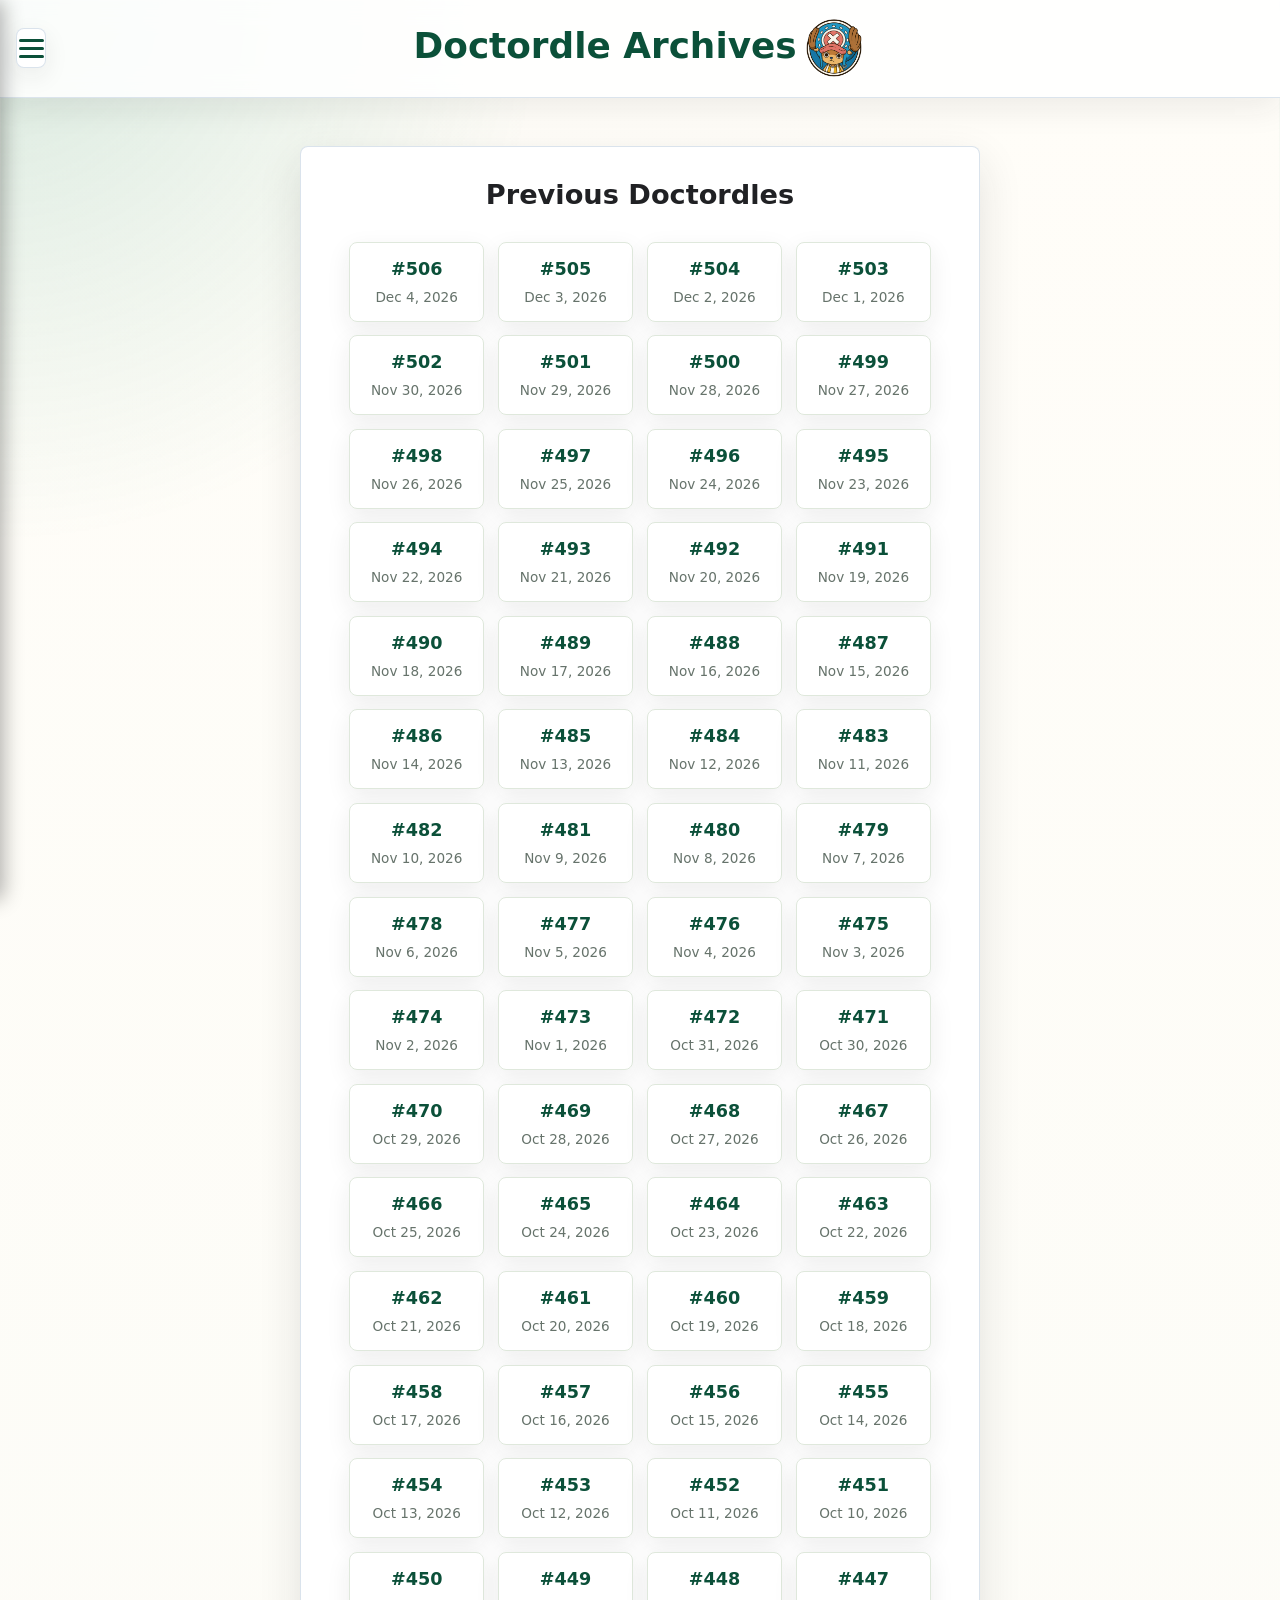
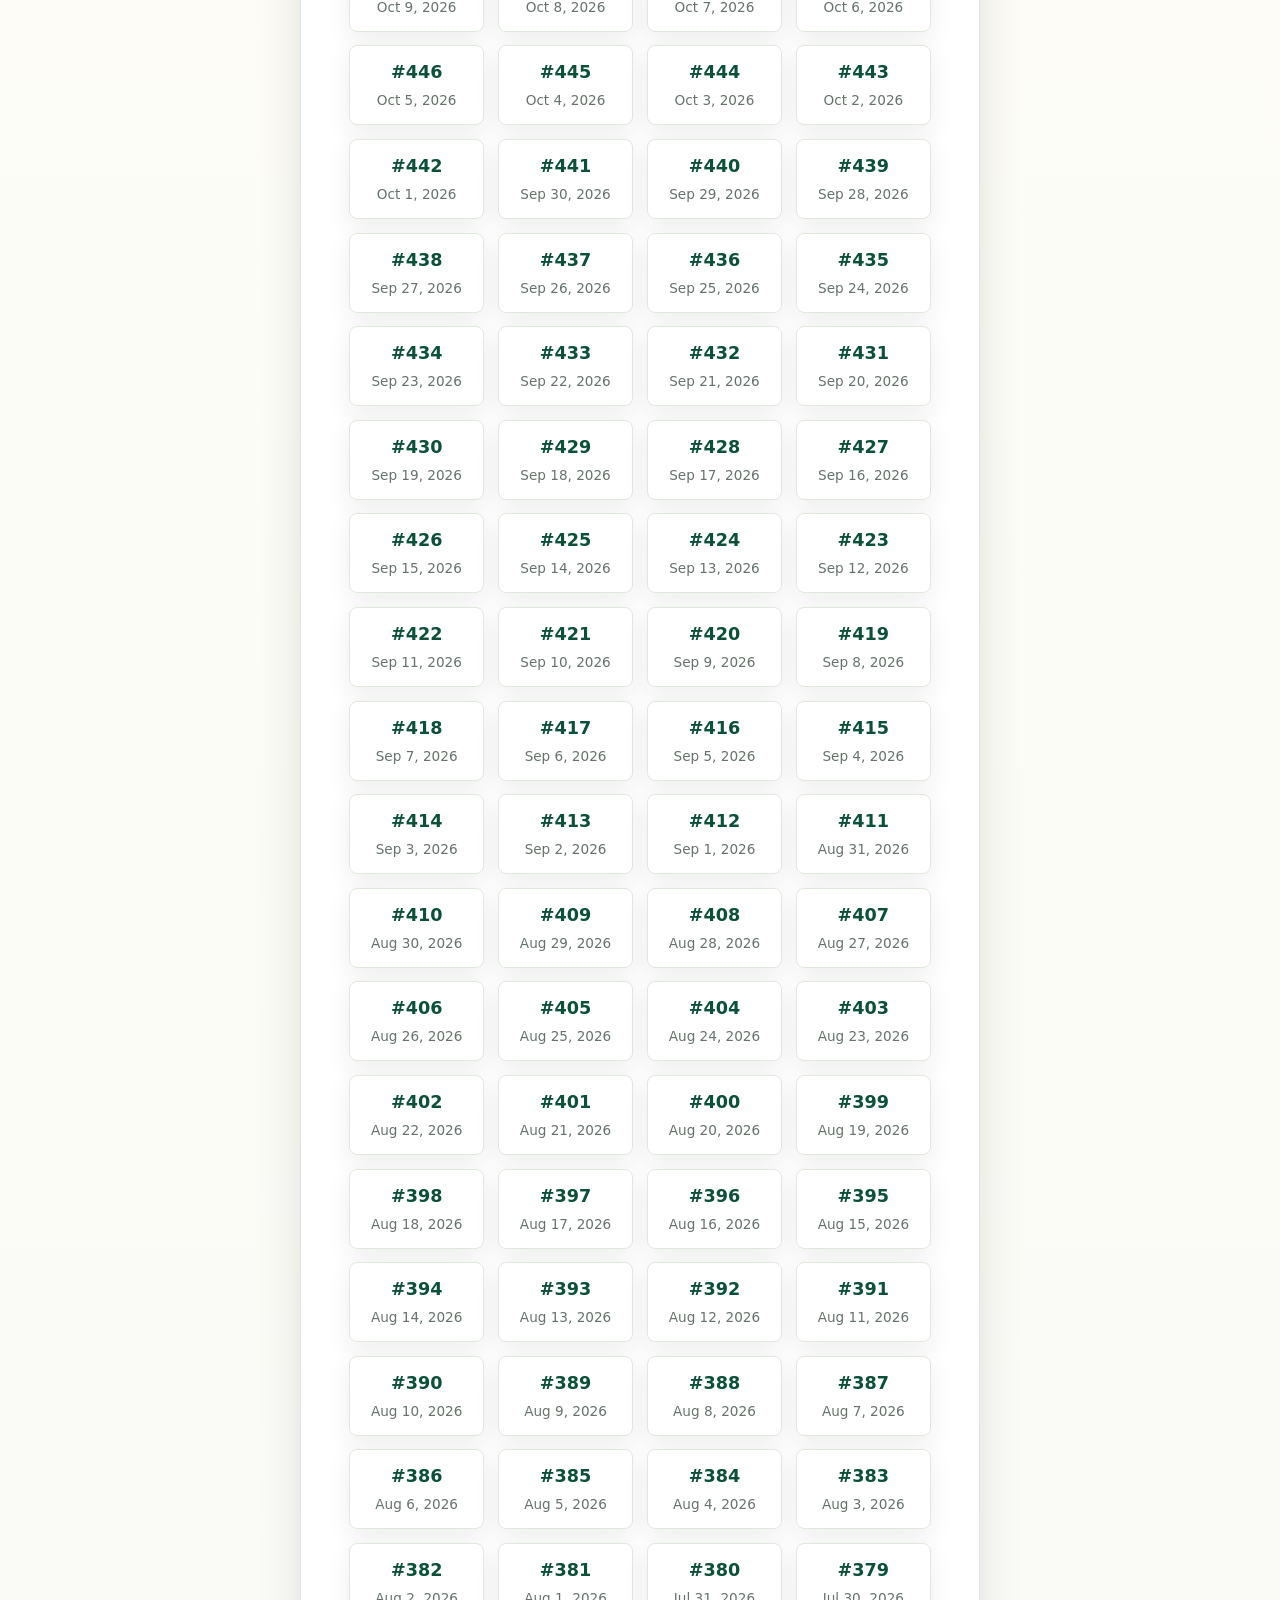
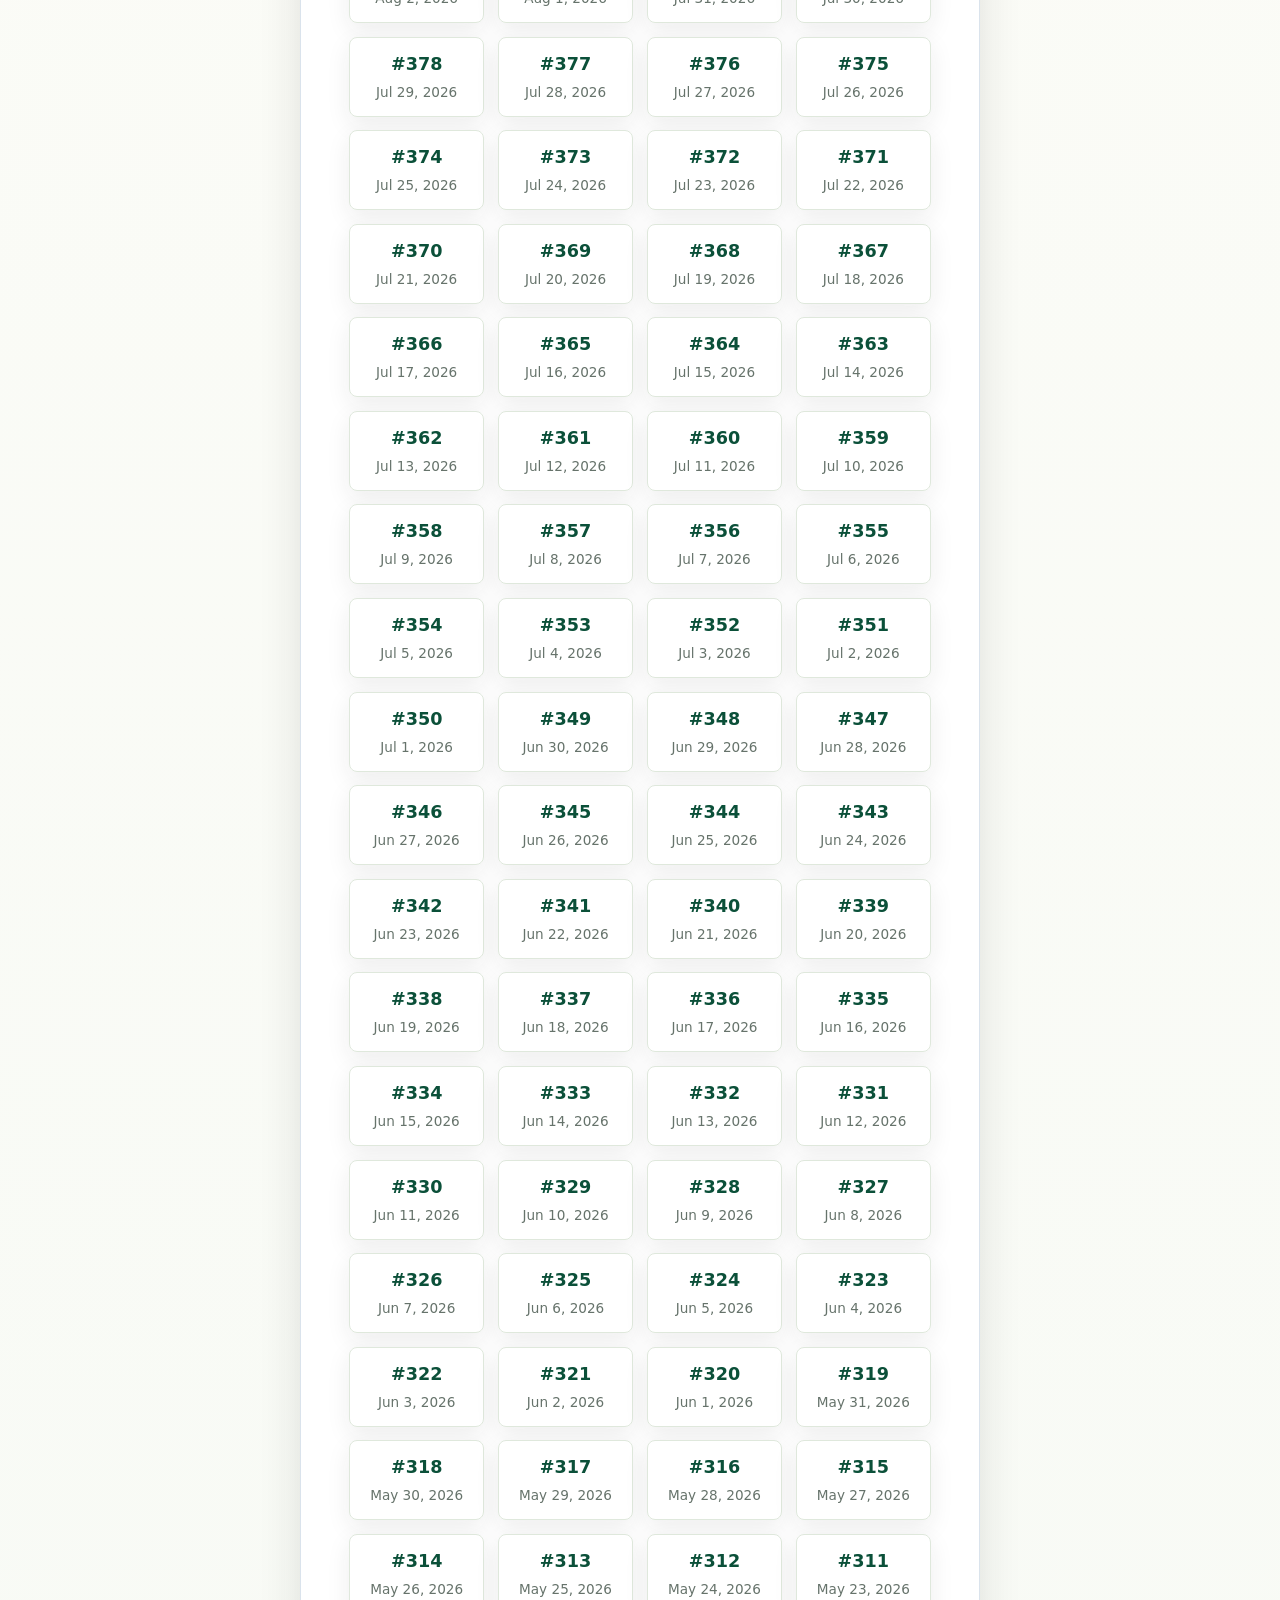
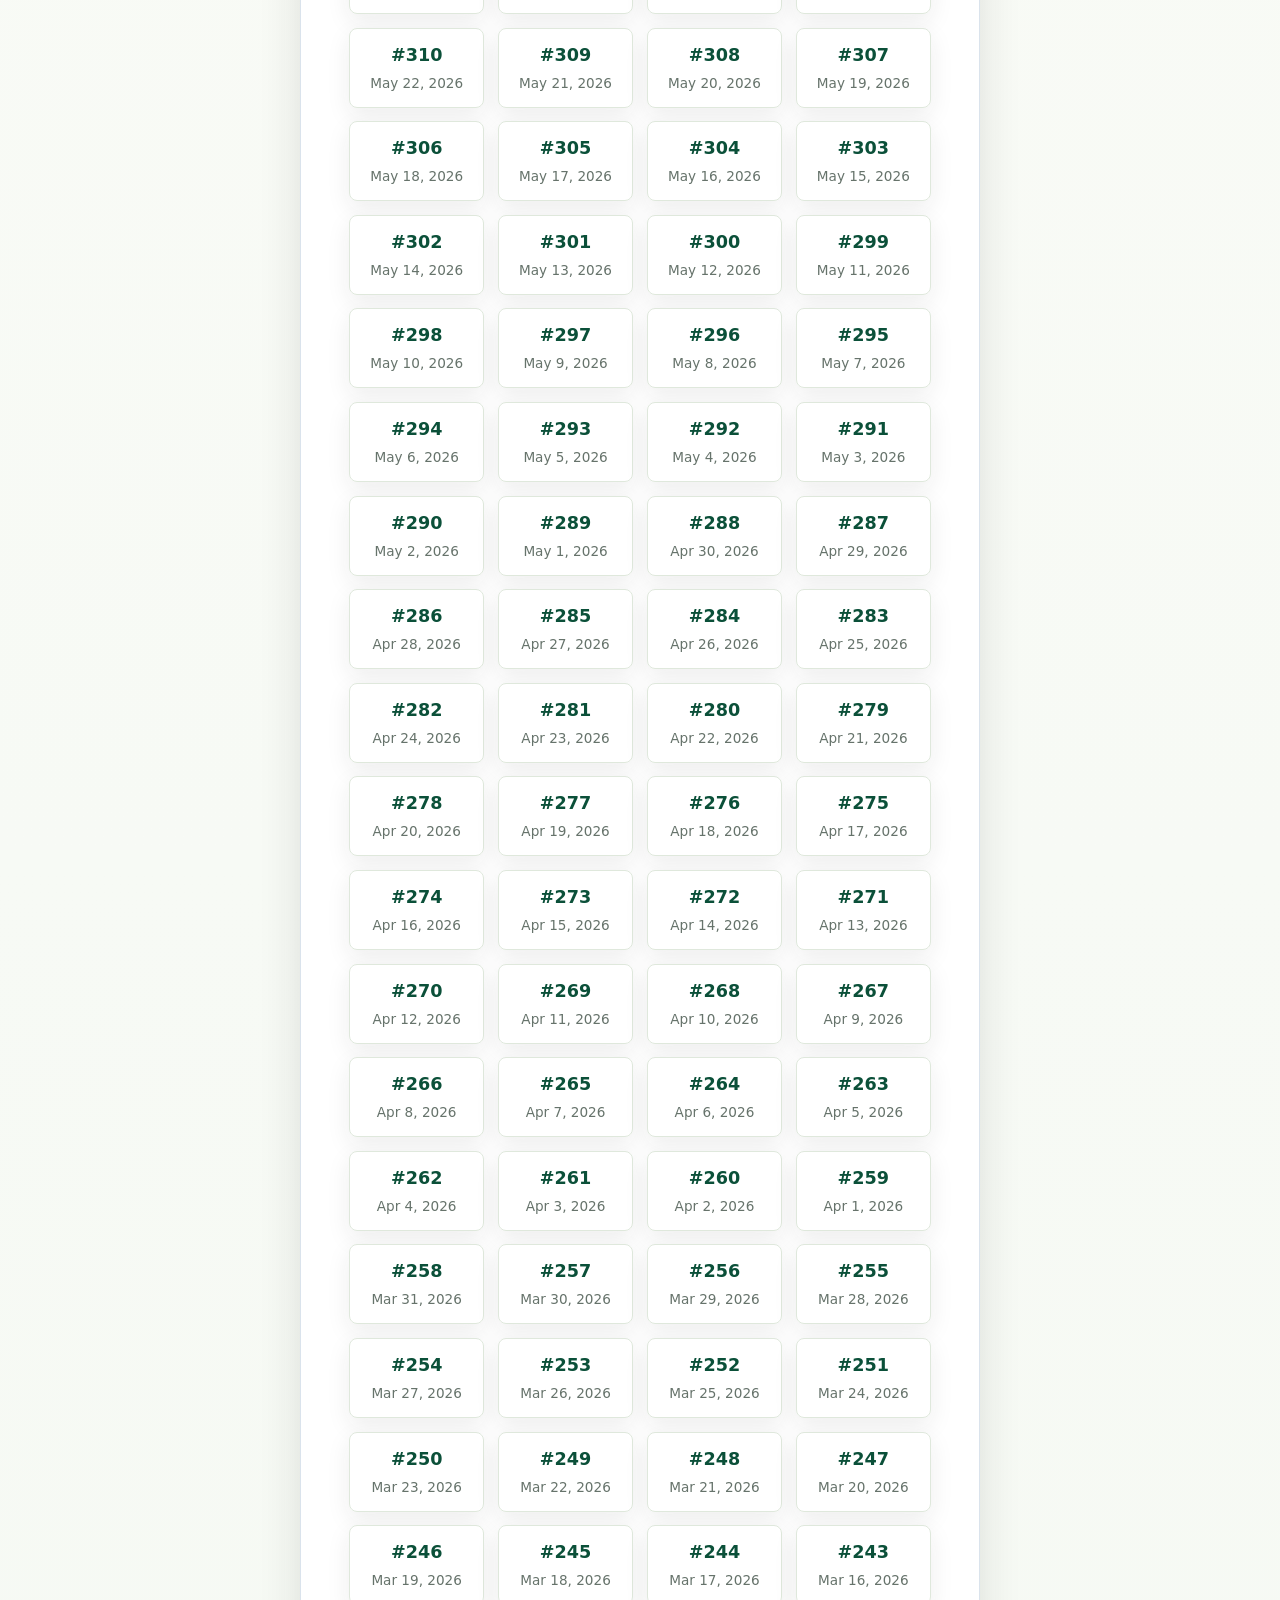
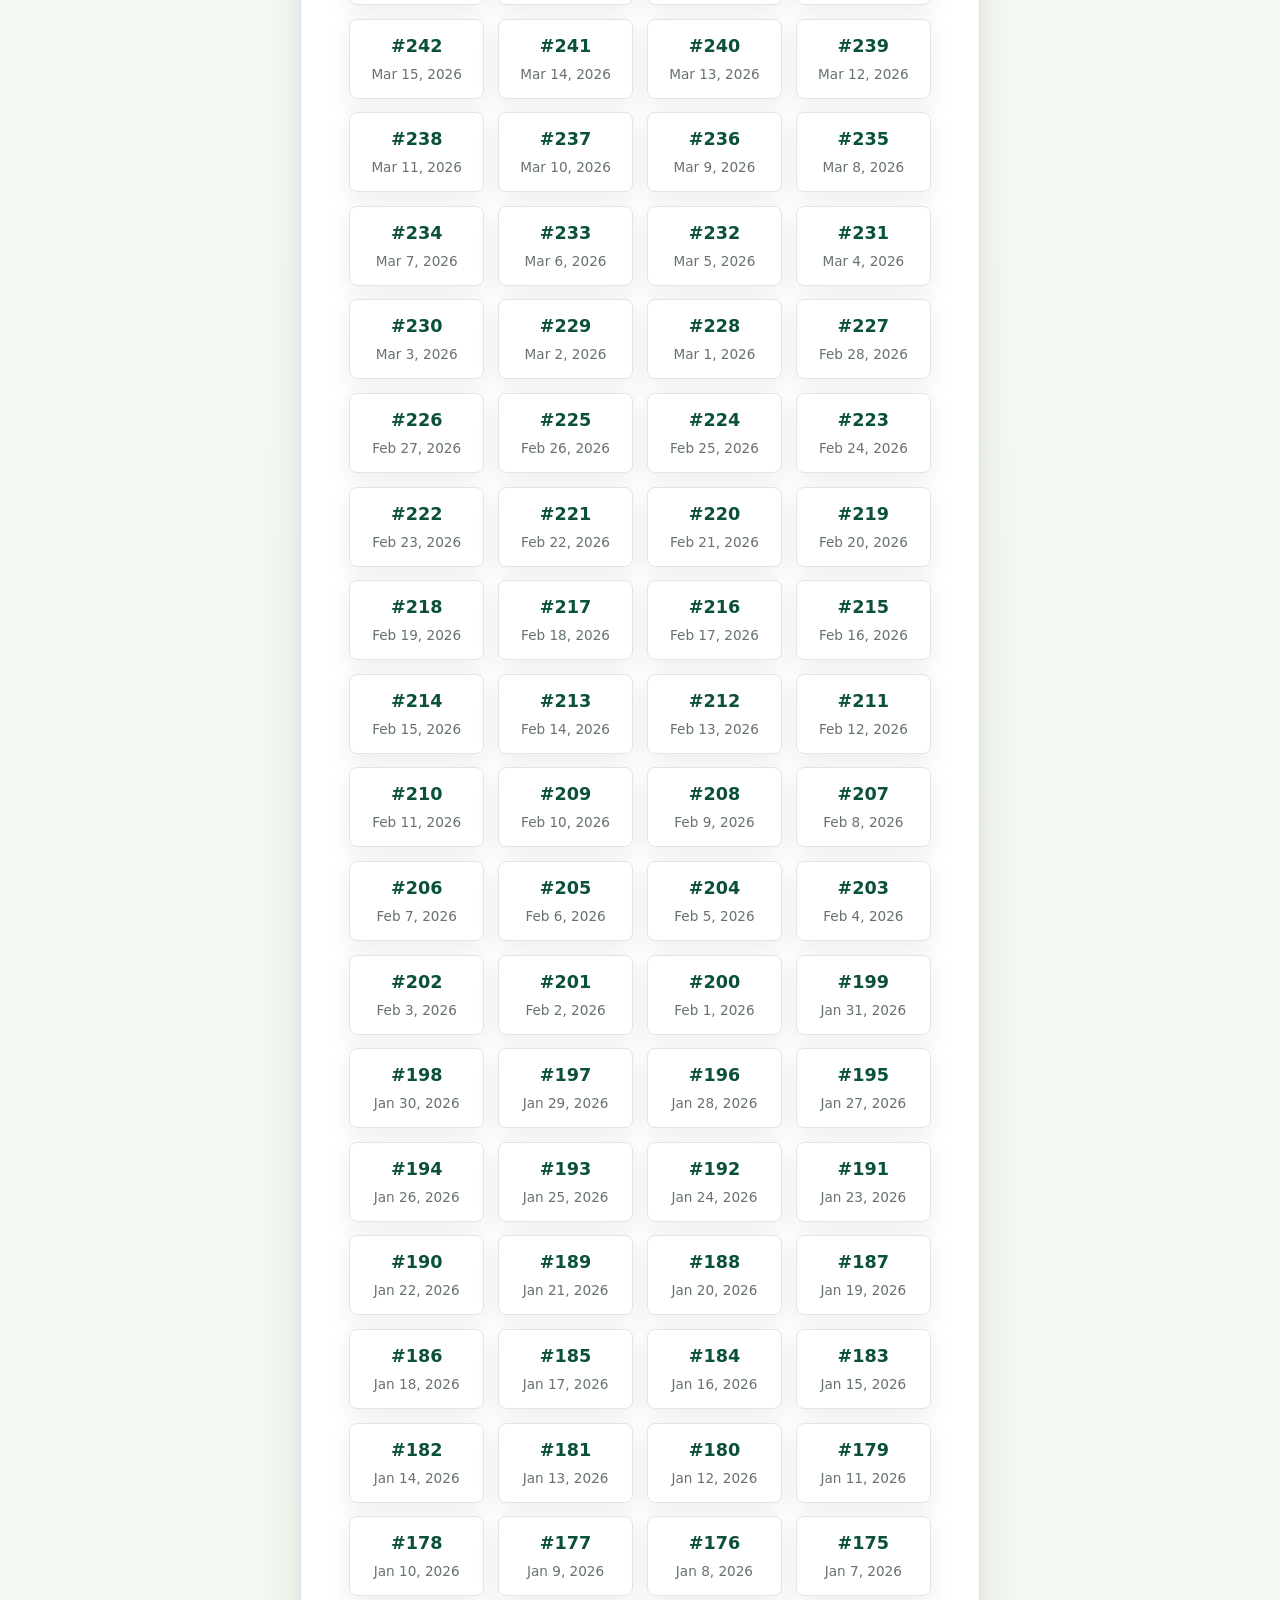
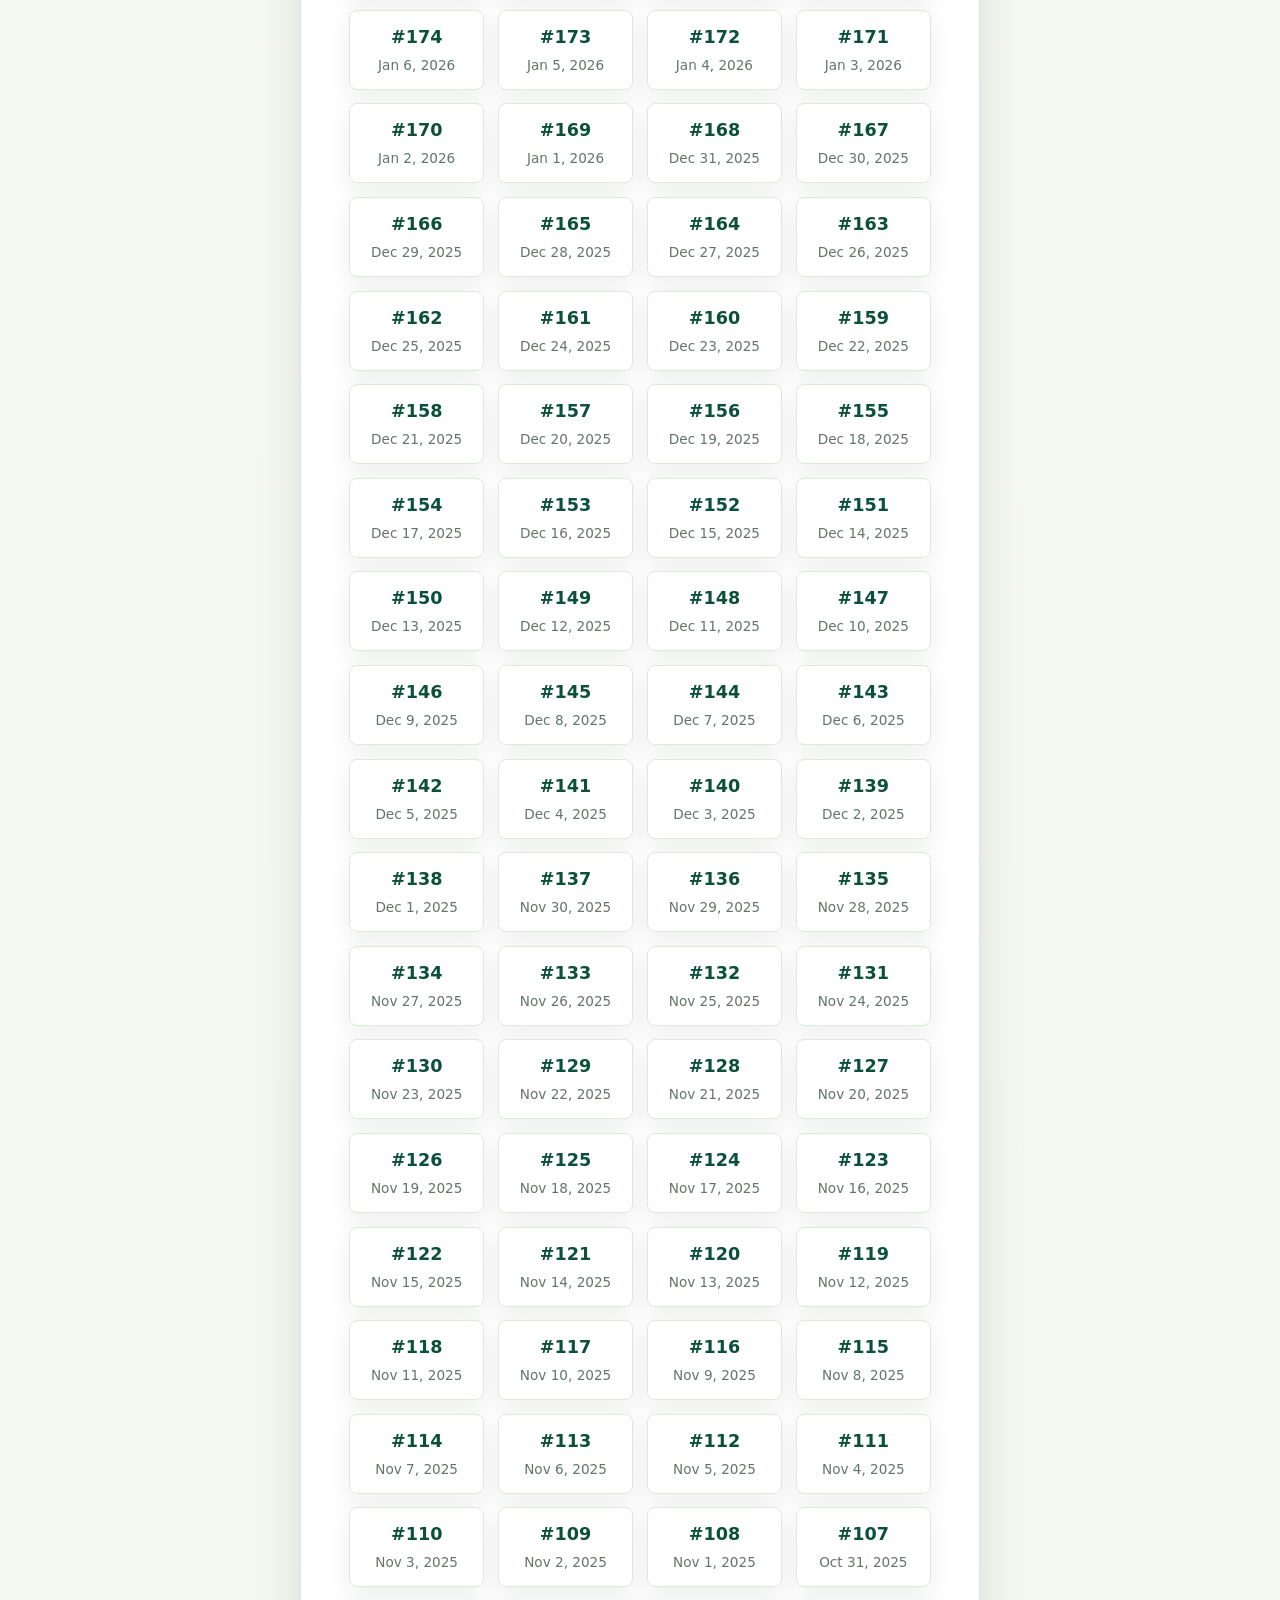
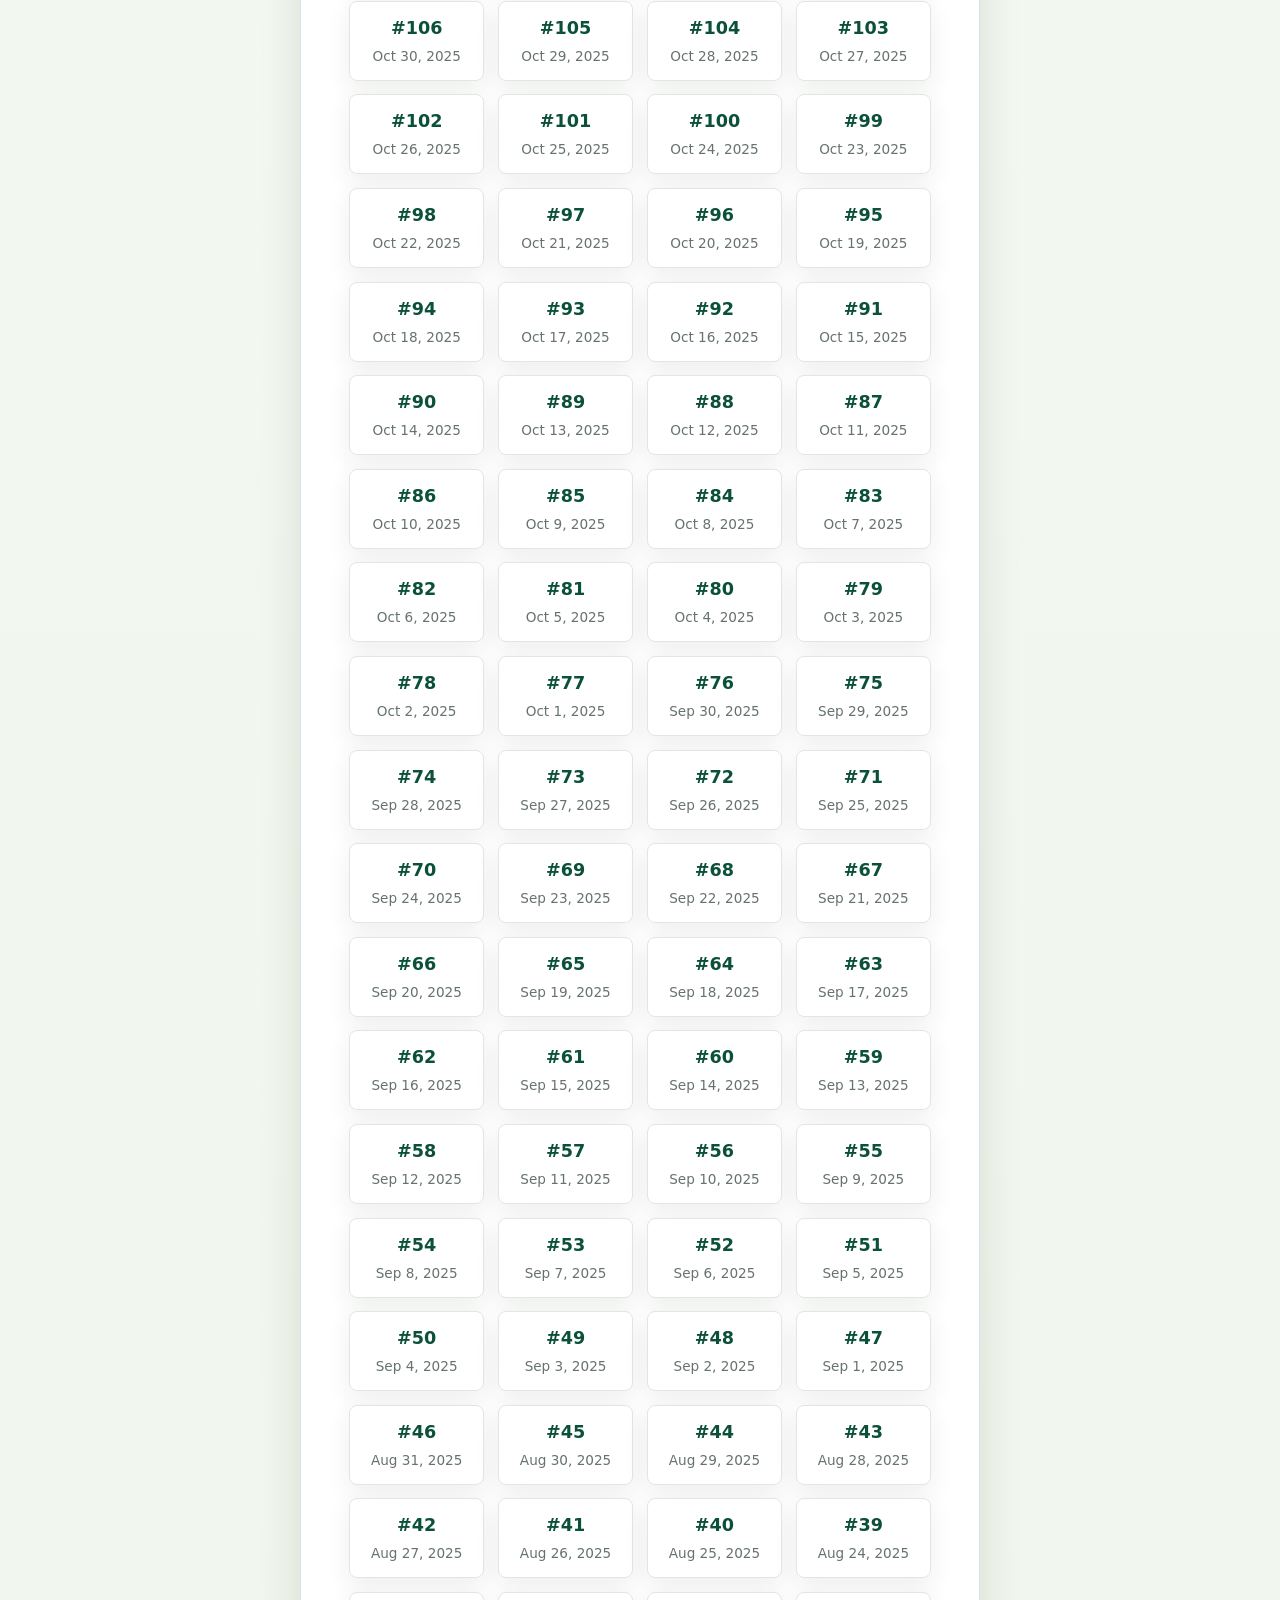
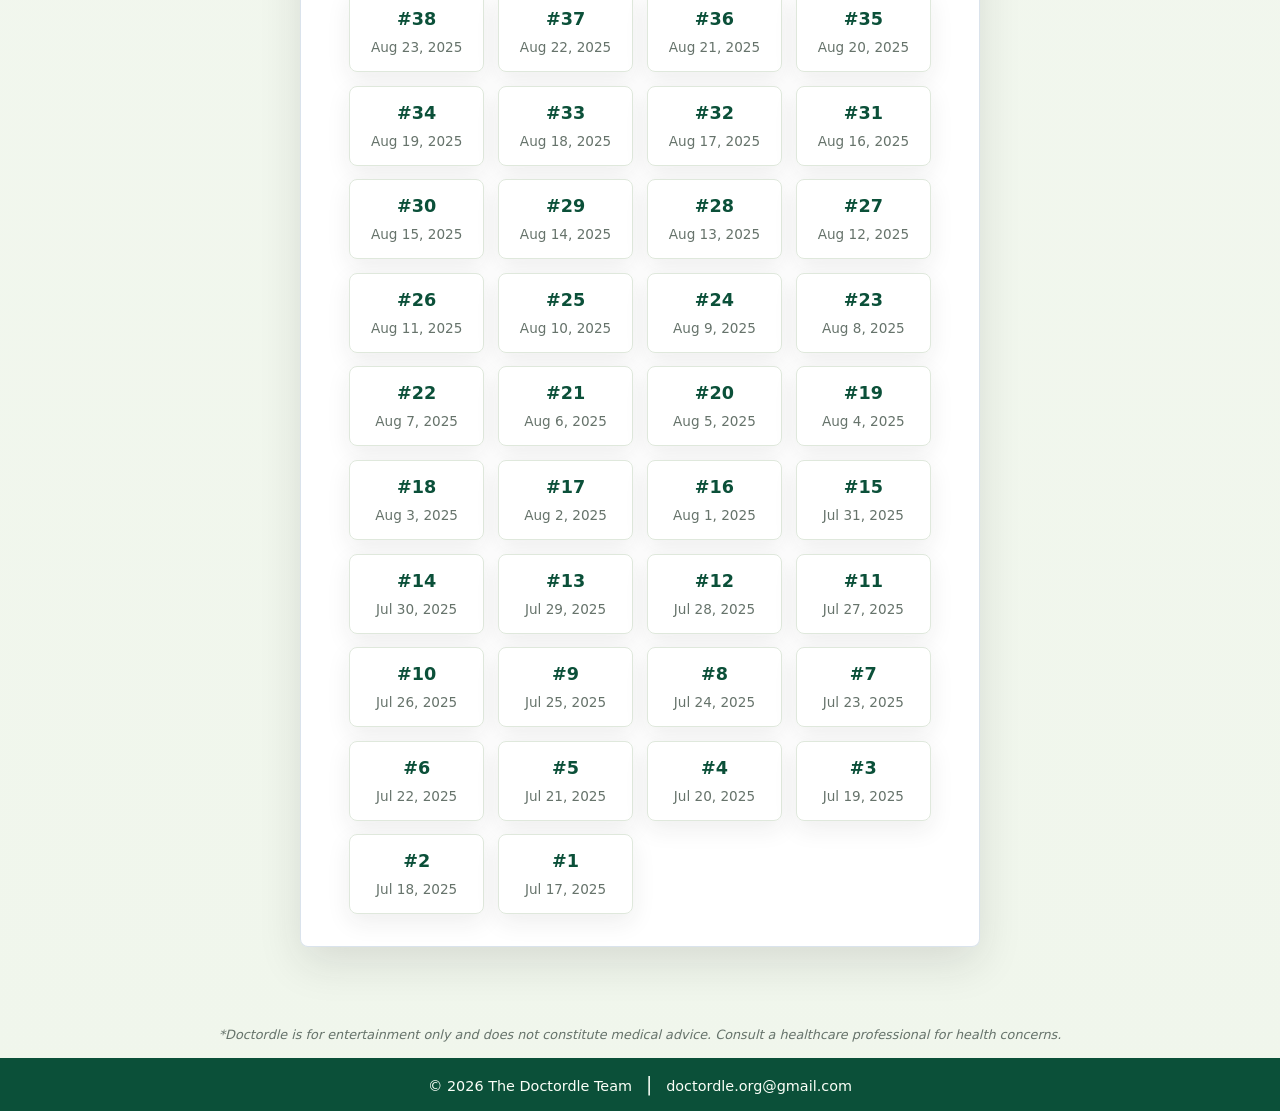
==== index2.html @ 217bb6b6 "Add files via upload" ====
<!DOCTYPE html>
<html lang="en">
  <head>
    <meta charset="UTF-8">
    <meta name="viewport" content="width=device-width, initial-scale=1.0">
    <meta http-equiv="X-UA-Compatible" content="ie=edge">
    <title>Doctordle Archives</title>
    <!-- Apple first for Safari -->
    <link rel="apple-touch-icon" sizes="180x180" href="/static/images/docturtle-apple-touch-icon.png">

    <!-- PNG sizes - 32x32 first for Chrome -->
    <link rel="icon" type="image/png" sizes="32x32" href="/static/images/docturtle-favicon-32x32.png">
    <link rel="icon" type="image/png" sizes="16x16" href="/static/images/docturtle-favicon-16x16.png">

    <!-- Manifest for Safari -->
    <link rel="manifest" href="/static/images/site.webmanifest">

    <!-- ICO for compatibility -->
    <link rel="icon" type="image/x-icon" href="/static/images/docturtle-favicon.ico">

    <!-- Android Chrome -->
    <link rel="icon" type="image/png" sizes="192x192" href="/static/images/docturtle-android-chrome-192x192.png">
    <meta name="description" content="Doctordle Archives - Play previous diagnosis challenges.">
    <meta property="og:title" content="Doctordle Archives">
    <meta property="og:description" content="Play previous Doctordle challenges and test your medical knowledge.">
    <link rel="stylesheet" href="/static/css/style.css?v=14">

    <!-- Google tag (gtag.js) -->
    <script async src="https://www.googletagmanager.com/gtag/js?id=G-EDQY52BTVF"></script>
    <script>
      window.dataLayer = window.dataLayer || [];
      function gtag(){dataLayer.push(arguments);}
      gtag('js', new Date());

      gtag('config', 'G-EDQY52BTVF');
    </script>

    <script src="/static/js/archive.js?v=5" defer></script>
    <script>
      document.addEventListener('DOMContentLoaded', function() {
        // Hamburger menu functionality
        const mobileMenuButton = document.getElementById('mobile-menu-button');
        const mobileMenu = document.getElementById('mobile-menu');
        const menuBackdrop = document.getElementById('menu-backdrop');

        function closeMenu() {
          mobileMenuButton.classList.remove('active');
          mobileMenu.classList.remove('active');
          if (menuBackdrop) menuBackdrop.classList.remove('active');
        }

        if (mobileMenuButton && mobileMenu) {
          // Toggle menu
          mobileMenuButton.addEventListener('click', function() {
            mobileMenuButton.classList.toggle('active');
            mobileMenu.classList.toggle('active');
            if (menuBackdrop) menuBackdrop.classList.toggle('active');
          });

          // Close menu when clicking backdrop
          if (menuBackdrop) {
            menuBackdrop.addEventListener('click', closeMenu);
          }
        }
      });
    </script>
  </head>

  <body style="background-color: #d6ecfa;">
  <header>
  <!-- Hamburger menu button (visible on all screen sizes) -->
  <button id="mobile-menu-button" class="mobile-menu-button always-visible" aria-label="Menu">
    <span class="hamburger-line"></span>
    <span class="hamburger-line"></span>
    <span class="hamburger-line"></span>
  </button>

  <!-- Menu overlay -->
  <nav id="mobile-menu" class="mobile-menu">
    <a href="/index.html" class="mobile-menu-item">
      <svg xmlns="http://www.w3.org/2000/svg" width="20" height="20" fill="currentColor" viewBox="0 0 24 24">
        <path d="M10 20v-6h4v6h5v-8h3L12 3 2 12h3v8z"/>
      </svg>
      Play Doctordle
    </a>
    <a href="/index2.html" class="mobile-menu-item active">
      <svg xmlns="http://www.w3.org/2000/svg" width="20" height="20" fill="currentColor" viewBox="0 0 24 24">
        <path d="M3 4v16c0 1.1.9 2 2 2h14c1.1 0 2-.9 2-2V8l-6-6H5c-1.1 0-2 .9-2 2z"/>
        <path d="M13 2v6h6"/>
        <path d="M8 12h8"/>
        <path d="M8 16h8"/>
      </svg>
      Archives
    </a>
    <a href="/index3.html" class="mobile-menu-item">
      <svg xmlns="http://www.w3.org/2000/svg" width="20" height="20" fill="currentColor" viewBox="0 0 24 24">
        <path d="M16 11c1.66 0 2.99-1.34 2.99-3S17.66 5 16 5c-1.66 0-3 1.34-3 3s1.34 3 3 3zm-8 0c1.66 0 2.99-1.34 2.99-3S9.66 5 8 5C6.34 5 5 6.34 5 8s1.34 3 3 3zm0 2c-2.33 0-7 1.17-7 3.5V19h14v-2.5c0-2.33-4.67-3.5-7-3.5zm8 0c-.29 0-.62.02-.97.05 1.16.84 1.97 1.97 1.97 3.45V19h6v-2.5c0-2.33-4.67-3.5-7-3.5z"/>
      </svg>
      Meet the Team
    </a>
  </nav>

  <!-- Backdrop for drawer menu -->
  <div id="menu-backdrop" class="menu-backdrop"></div>

  <div class="row">
    <div class="col-4"></div>
    <div class="col-4">
      <h1 class="heading">Doctordle Archives <img src="/static/images/Docturtle.png" alt="Docturtle icon" style="max-height: 1.8em; width: auto; vertical-align: middle; margin-left: -.2em;"></h1>
    </div>
    <div class="col-4"></div>
  </div>
</header>
  <main>
    <div class="card-container">
      <div class="card">
        <h2 class="card-title">Previous Doctordles</h2>
        <div class="archive-grid" id="archive-grid">
          <!-- Archive tiles will be generated by JavaScript -->
        </div>
      </div>
    </div>
  </main>

  <p class="disclaimer">*Doctordle is for entertainment only and does not constitute medical advice. Consult a healthcare professional for health concerns.</p>
  <p class="footer">&copy; 2026 The Doctordle Team <span style="font-size: 1.3em; font-weight: 300; margin: 0 0.5em;">|</span> doctordle.org@gmail.com</p>
</body>
</html>
---- static/css/style.css ----
* {
    box-sizing: border-box;
}

body {
  margin: 0;
  font-family: 'Inter', sans-serif;
  background-color: #f5f7fa;
  color: #333;
  display: flex;
  flex-direction: column;
  min-height: 100vh;
}

header {
  background-color: var(--brand-dark);
  color: white;
  padding: 1rem;
  text-align: center;
  position: sticky;
  top: 0;
  z-index: 1000;
}

.heading {
  margin: 0;
  font-size: 2rem;
  font-weight: 600;
}

.card-container {
  display: flex;
  justify-content: center;
  align-items: center;
  flex: 1;
  padding: 2rem 1rem;
}

.card {
  background: white;
  border-radius: 16px;
  box-shadow: 0 4px 20px rgba(0, 0, 0, 0.1);
  padding: 2rem;
  max-width: 600px;
  width: 100%;
  text-align: center;
}

/* Card flip zone â€” only wraps the clue area */
.card-flip-zone {
  position: relative;
  perspective: 1200px;
  -webkit-perspective: 1200px;
}

.card-flip-inner {
  position: relative;
  transform-style: preserve-3d;
  -webkit-transform-style: preserve-3d;
  transition: transform 0.6s ease;
}

.card-flip-inner.flipped {
  transform: rotateY(180deg);
}

/* Front face stays in normal flow â€” its height drives the zone */
.card-face-front {
  backface-visibility: hidden;
  -webkit-backface-visibility: hidden;
  transform: translateZ(0);
  -webkit-transform: translateZ(0);
}

/* Back face overlays the front face exactly */
.card-face-back {
  backface-visibility: hidden;
  -webkit-backface-visibility: hidden;
  transform: rotateY(180deg) translateZ(0);
  -webkit-transform: rotateY(180deg) translateZ(0);
  position: absolute;
  top: 0;
  left: 0;
  width: 100%;
  height: 100%;
  display: flex;
  flex-direction: column;
  align-items: center;
  overflow-y: auto;
}

.summary-title {
  color: var(--brand-dark);
  margin-top: 0.25rem;
  margin-bottom: 0.75rem;
  font-size: 1.2rem;
  flex-shrink: 0;
}

.summary-text {
  text-align: left;
  line-height: 1.7;
  font-size: 0.95rem;
  color: #333;
  flex: 1;
  overflow-y: auto;
  width: 100%;
}

.anki-btn-row {
  display: flex;
  justify-content: space-between;
  gap: 0.75rem;
  margin-top: 0.75rem;
  width: 100%;
  flex-shrink: 0;
}

.anki-btn {
  width: calc(50% - 0.375rem);
  background-color: var(--brand-dark);
  color: white;
  border: none;
  border-radius: 8px;
  padding: 0.5rem 0.5rem;
  font-size: 0.8rem;
  cursor: pointer;
  transition: background-color 0.3s;
}

.anki-btn:hover {
  background-color: #083c2b;
}

#anki-step2-btn {
  margin-left: auto;
}

/* Summary toggle button â€” replaces submit button after game ends */
.summary-btn {
  background: linear-gradient(135deg, var(--accent) 0%, #d85a3f 100%);
  color: white;
  border: none;
  border-radius: 8px;
  padding: 0.75rem 1.5rem;
  font-size: 1rem;
  font-weight: 600;
  cursor: pointer;
  box-shadow: 0 4px 12px rgba(29, 161, 242, 0.3);
  animation: shareButtonPulse 2s ease-in-out infinite;
  /* Fixed width based on the longer label so it never resizes */
  width: 13rem;
  white-space: nowrap;
  overflow: hidden;
}

.summary-btn:hover {
  background: linear-gradient(135deg, #d85a3f 0%, #b74730 100%);
  box-shadow: 0 6px 16px rgba(29, 161, 242, 0.4);
  animation: none;
}

.summary-btn:active {
  transform: scale(0.98);
}

.card-title {
  font-size: 1.5rem;
  font-weight: 600;
  margin-bottom: 1.5rem;
}

.symptom-list {
  margin-bottom: 1.5rem;
}

.symptom {
  background-color: #e9f7ee;
  border: 1px solid #cfe3d1;
  border-radius: 12px;
  padding: 0.75rem;
  font-weight: 600;
  font-size: 1.1rem;
  margin: 0.5rem 0;
  min-height: 3rem; /* Ensures consistent height */
  display: flex;
  align-items: center;
  justify-content: center;
}

#guess-history-list {
  margin-top: 0.5rem;
}

.guess-history-item {
  display: flex;
  align-items: center;
  justify-content: space-between;
  border-radius: 8px;
  padding: 0.35rem 0.6rem;
  font-weight: 500;
  font-size: 0.85rem;
  margin: 0.25rem 0;
  text-align: left;
}

.guess-history-item.correct {
  background-color: #eaf5ec;
  border: 1px solid #c3e6cb;
  color: #2d6a3f;
}

.guess-history-item.wrong {
  background-color: #fdf1f2;
  border: 1px solid #f5c6cb;
  color: #9b3a42;
}

.guess-history-item.skip {
  background-color: #f7f7f7;
  border: 1px solid #e0e0e0;
  color: #777;
}

.guess-history-icon {
  font-size: 0.9rem;
  font-weight: 700;
  flex-shrink: 0;
  margin-left: 0.5rem;
}

.guess-section {
  margin-top: 1.5rem;
}

#guess {
  width: 100%;
  padding: 0.75rem;
  font-size: 1rem;
  border-radius: 8px;
  border: 1px solid #ccc;
  margin-bottom: 1rem;
}

.btn_color {
  background-color: var(--brand-dark);
  color: white;
  padding: 0.75rem 1.5rem;
  border: none;
  border-radius: 8px;
  font-size: 1rem;
  cursor: pointer;
  transition: background-color 0.3s;
}

.btn_color:hover {
  background-color: #083c2b;
}

.feedback {
  font-weight: bold;
  color: var(--brand-dark);
  margin-top: 0;
  height: auto;
  min-height: auto;
  display: block;
  align-items: center;
  justify-content: center;
  width: 100%;
}

.footer {
  margin: 0;
  margin-top: auto;
  text-align: center;
  padding: 1rem;
  background-color: var(--brand-dark);
  color: white;
  font-size: 0.9rem;
  margin-top: auto;
}

/* Fade-in animation */
@keyframes fadeIn {
  0% { opacity: 0; }
  100% { opacity: 1; }
}

.fade_in {
  animation: fadeIn 0.5s ease forwards;
}

/* Flip-in animation */
@keyframes flipInX {
  0% {
    transform: perspective(400px) rotateX(90deg);
    opacity: 0;
  }
  100% {
    transform: perspective(400px) rotateX(0deg);
    opacity: 1;
  }
}

.flip_in {
  animation: flipInX 0.6s ease forwards;
}

/* Result base styling */
.result {
  font-weight: 700;
  font-size: 1.25rem;
  padding: 0.5rem 1rem;
  border-radius: 12px;
  display: inline-block;
  transition: background-color 0.4s ease, color 0.4s ease, box-shadow 0.4s ease;
}

#result_class {
  /* Start transparent until content is added */
  background-color: transparent;
  border: none;
  border-radius: 12px;
  padding: 0.75rem;
  font-weight: 600;
  font-size: 1.1rem;
  margin: 0.5rem 0 !important;
  min-height: 3rem;
  display: flex;
  align-items: center;
  justify-content: center;
  /* Text wrapping properties */
  white-space: normal;
  word-wrap: break-word;
  line-height: 1.3;
  overflow-wrap: break-word;
  width: 100%;
  max-width: 100%;
  box-sizing: border-box;
  /* Override any container positioning */
  position: relative;
  z-index: 1;
}

/* Ensure result_class maintains symptom box styling even with result class */
#result_class.result {
  display: flex !important;
  margin: 0.5rem 0 !important;
  padding: 0.75rem !important;
  font-size: 1.1rem !important;
  /* Keep green styling for completed state */
  background-color: #d4edda !important;
  color: #155724 !important;
  /* Add animation for all result states */
  animation: scalePulse 0.5s ease forwards;
}

/* When it has incorrect class, make it red for wrong answers */
#result_class.result.incorrect {
  background-color: #f8d7da !important;
  color: #721c24 !important;
  /* Ensure animation plays for incorrect results too */
  animation: scalePulse 0.5s ease forwards;
}

/* Correct result styling */
.feedback .result.correct {
  background-color: #d4edda;
  color: #155724 !important;
  box-shadow: 0 0 8px 2px #28a745aa;
  animation: scalePulse 0.5s ease forwards;
}

/* Incorrect result styling */
.feedback .result.incorrect {
  background-color: #f8d7da;
  color: #721c24 !important;
  box-shadow: 0 0 8px 2px #dc3545aa;
  animation: scalePulse 0.5s ease forwards;
}

/* Completed game styling */
.feedback .result.completed {
  background-color: #d4edda;
  color: #155724 !important;
  box-shadow: 0 0 8px 2px #28a745aa;
  animation: scalePulse 0.5s ease forwards;
}

/* Scale pulse animation */
@keyframes scalePulse {
  0% {
    transform: scale(0.8);
    opacity: 0;
  }
  60% {
    transform: scale(1.1);
    opacity: 1;
  }
  100% {
    transform: scale(1);
  }
}

.suggestions {
  position: absolute;
  top: 100%;
  left: 0;
  right: 0;
  background: white;
  border: 1px solid #ccc;
  border-top: none;
  max-height: 200px;
  overflow-y: auto;
  z-index: 1000;
  border-radius: 0 0 8px 8px;
  box-shadow: 0 4px 8px rgba(0,0,0,0.1);
  display: none;
  width: 100%;
}

.suggestion-item {
  padding: 0.5rem 1rem;
  cursor: pointer;
  font-size: 1rem;
  text-align: left;
}

.suggestion-item:hover {
  background-color: #e9f7ee;
}

.suggestion-item[style*="not-allowed"]:hover {
  background-color: #f5f5f5 !important;
}

.guess-section {
  margin-top: 1.5rem;
  position: relative;
  width: 100%;
  display: flex;
  flex-wrap: wrap;
  gap: 1rem;
}

#guess {
  flex: 1;
  padding: 0.75rem;
  font-size: 1rem;
  border-radius: 8px;
  border: 1px solid #ccc;
  margin-bottom: 0;
}

@media screen and (max-width: 768px) {
  .heading {
    font-size: 1.5rem;
  }

  .card {
    padding: 1.5rem;
  }

  .card-title {
    font-size: 1.25rem;
  }

  .symptom {
    font-size: 1rem;
    padding: 0.5rem;
  }

  .btn_color, #guess {
    font-size: 0.9rem;
    padding: 0.5rem 1rem;
  }

  .suggestion-item {
    font-size: 0.9rem;
    padding: 0.4rem 0.75rem;
  }

  .stats-button {
    top: 0.75rem;
    right: 0.75rem;
    padding: 0.4rem 0.8rem;
    font-size: 0.8rem;
  }

  .archive-button-wrapper {
    top: 0.75rem;
    left: 0.75rem;
  }

  .archive-button {
    padding: 0.4rem 0.8rem;
    font-size: 0.8rem;
  }

  /* Ensure consistent margins for result_class at tablet sizes */
  #result_class,
  #result_class.result {
    margin: 0.5rem 0 !important;
  }
}

@media screen and (max-width: 480px) {
  html, body {
    width: 100%;
    overflow-x: hidden;
  }

  header, .footer {
    padding: 0.5rem;
    font-size: 0.85rem;
  }

  .heading {
    font-size: 1.25rem;
  }

  .card-container {
    padding: 1rem 0.5rem;
  }

  .card {
    padding: 1rem;
    border-radius: 12px;
    max-width: 100%;
  }

  .symptom {
    font-size: 0.95rem;
    min-height: 2.5rem;
  }

  .btn_color, #guess {
    font-size: 0.85rem;
    padding: 0.5rem;
  }

  .guess-section {
    flex-direction: row;
    gap: 0.5rem;
    align-items: center;
  }

  .guess-section #guess {
    flex: 1;
  }

  .guess-section .btn_color {
    white-space: nowrap;
  }

  .stats-button {
    top: 0.5rem;
    right: 0.5rem;
    padding: 0.3rem 0.6rem;
    font-size: 0.75rem;
    gap: 0.3rem;
  }

  .archive-button-wrapper {
    top: 0.5rem;
    left: 0.5rem;
  }

  .archive-button {
    padding: 0.3rem 0.6rem;
    font-size: 0.75rem;
    gap: 0.3rem;
  }

  /* Mobile specific adjustments */
  #result_class,
  #result_class.result {
    font-size: 0.95rem;
    padding: 0.5rem;
    min-height: 2.5rem;
    margin: 0.5rem 0 !important;
  }

  /* Override feedback height constraints on mobile */
  .feedback {
    height: auto !important;
    min-height: auto !important;
  }

  /* Ensure result container doesn't overflow */
  #result-container {
    flex-wrap: wrap;
    max-width: 100%;
  }

  .result-group {
    max-width: 100%;
  }
}

/* Share button styling */
.share-button {
  background: none;
  border: none;
  cursor: pointer;
  padding: 0;
  margin-left: 0.5rem;
  color: #000000; /* keep your green or pick another color */
  display: none; /* keep hidden initially */
}

.share-button svg {
  display: block;
  width: 20px;
  height: 20px;
  pointer-events: none; /* so clicks register on button, not svg */
}

.share-button svg {
  transition: filter 0.3s ease;
}

.share-button:hover svg {
  filter: drop-shadow(0 0 6px rgba(0, 0, 0, 0.8));
  cursor: pointer;
}
.share-result {
  display: none;
  font-size: 0.9rem;
  margin-top: 0.5rem;
  word-wrap: break-word;
} 

#result-container {
  display: block;
  width: 100%;
}

#copy-message {
  min-width: 110px; /* reserve space so icon/text don't move */
  opacity: 0;
  color: black;
  font-size: 0.9rem;
  white-space: nowrap;
  pointer-events: none;
  transition: opacity 0.3s ease;
  margin-left: 0.5rem; /* add some spacing from the icon */
}

#copy-message.visible {
  opacity: 1;
  pointer-events: auto;
}

/* Modal base styling */
.modal-hidden {
  display: none;
  position: fixed;
  top: 0; left: 0; right: 0; bottom: 0;
  background: rgba(0,0,0,0.6);
  justify-content: center;
  align-items: center;
  z-index: 10000;
}

.modal-visible {
  display: flex;
}

.modal-content {
  background: #fff;
  padding: 2rem;
  border-radius: 12px;
  text-align: center;
  max-width: 90%;
  box-shadow: 0 4px 20px rgba(0,0,0,0.3);
}

#modal-message {
  font-size: 1.25rem;
  margin-bottom: 1rem;
}

#modal-share-btn,
#modal-close-btn {
  margin: 0.5rem;
}

.modal-hidden {
  display: none;
}

.modal-visible {
  display: flex;
  position: fixed;
  top: 0;
  left: 0;
  right: 0;
  bottom: 0;
  justify-content: center;
  align-items: center;
  z-index: 10000;
}

.modal-content {
  background: #fff;
  padding: 2rem;
  border-radius: 12px;
  text-align: center;
  max-width: 90%;
  box-shadow: 0 4px 20px rgba(0, 0, 0, 0.3);
  transform: translateY(100%);
  animation: bounceUp 0.7s ease-out forwards;
}

.close-btn {
  position: absolute;
  top: 10px;
  right: 10px;
  margin-bottom: 20px;
  background: none;
  border: none;
  font-size: 1.5rem;
  cursor: pointer;
  transition: text-shadow 0.3s ease;
}

.close-btn:hover {
  text-shadow: 0 0 5px rgba(0, 0, 0, 0.5),
               0 0 10px rgba(0, 0, 0, 0.3),
               0 0 15px rgba(0, 0, 0, 0.2);
}

@keyframes bounceUp {
  0% {
    transform: translateY(100%);
    opacity: 0;
  }
  60% {
    transform: translateY(-20px);
    opacity: 1;
  }
  80% {
    transform: translateY(10px);
  }
  90% {
    transform: translateY(-5px);
  }
  100% {
    transform: translateY(0);
  }
}

/* Additional CSS for disabled game state - add this to your existing CSS */

/* Disabled input styling */
#guess:disabled {
  background-color: #f5f5f5;
  color: #888;
  cursor: not-allowed;
  border-color: #ddd;
}

#guess:disabled::placeholder {
  color: #888;
  font-style: italic;
}

/* Disabled button styling */
.btn_color:disabled {
  background-color: #cccccc !important;
  color: #666666 !important;
  cursor: not-allowed !important;
  opacity: 0.6 !important;
}

.btn_color:disabled:hover {
  background-color: #cccccc !important;
  transform: none;
}

/* Completed game message styling */
.game-completed-message {
  background-color: #e7f3ff;
  border: 1px solid #b3d9ff;
  border-radius: 8px;
  padding: 0.75rem;
  margin-top: 1rem;
  font-weight: 500;
  color: #1a5490;
  text-align: center;
}

/* Visual indicator for revealed symptoms */
/* .hints_shown {
  background-color: #fff3cd !important;
  border-color: #ffeaa7 !important;
  color: #856404;
} */

/* Cookie Notification Bar Styles - Add this to your existing CSS */

.cookie-notification {
  position: fixed;
  bottom: 0;
  left: 0;
  right: 0;
  background: linear-gradient(135deg, var(--brand-dark) 0%, #0b5039 100%);
  color: white;
  padding: 1rem;
  box-shadow: 0 -4px 20px rgba(0, 0, 0, 0.15);
  border-top: 3px solid #e9f7ee;
  z-index: 9999;
  transform: translateY(100%);
  transition: transform 0.4s cubic-bezier(0.4, 0, 0.2, 1);
}

.cookie-notification.show {
  transform: translateY(0);
}

.cookie-notification.hidden {
  transform: translateY(100%);
}

.cookie-content {
  max-width: 1200px;
  margin: 0 auto;
  display: flex;
  align-items: center;
  gap: 1rem;
  flex-wrap: wrap;
}

.cookie-icon {
  flex-shrink: 0;
  width: 48px;
  height: 48px;
  background: rgba(214, 236, 250, 0.2);
  border-radius: 50%;
  display: flex;
  align-items: center;
  justify-content: center;
  color: #e9f7ee;
}

.cookie-icon svg {
  width: 24px;
  height: 24px;
}

.cookie-text {
  flex: 1;
  min-width: 300px;
}

.cookie-text h4 {
  margin: 0 0 0.5rem 0;
  font-size: 1.1rem;
  font-weight: 600;
  color: #e9f7ee;
}

.cookie-text p {
  margin: 0;
  font-size: 0.9rem;
  line-height: 1.4;
  color: rgba(255, 255, 255, 0.9);
}

.cookie-actions {
  display: flex;
  gap: 0.75rem;
  flex-shrink: 0;
}

.cookie-btn {
  padding: 0.6rem 1.25rem;
  border: none;
  border-radius: 8px;
  font-size: 0.9rem;
  font-weight: 500;
  cursor: pointer;
  transition: all 0.3s ease;
  white-space: nowrap;
}

.cookie-accept {
  background: #e9f7ee;
  color: var(--brand-dark);
}

.cookie-accept:hover {
  background: #c0e0f0;
  transform: translateY(-1px);
  box-shadow: 0 4px 12px rgba(214, 236, 250, 0.3);
}

.cookie-decline {
  background: transparent;
  color: rgba(255, 255, 255, 0.8);
  border: 1px solid rgba(255, 255, 255, 0.3);
}

.cookie-decline:hover {
  background: rgba(255, 255, 255, 0.1);
  color: white;
  border-color: rgba(255, 255, 255, 0.5);
}

/* Game overlay when cookies are declined */
.game-disabled-overlay {
  position: fixed;
  top: 0;
  left: 0;
  right: 0;
  bottom: 0;
  background: rgba(90, 62, 43, 0.95);
  display: flex;
  align-items: center;
  justify-content: center;
  z-index: 10001;
  backdrop-filter: blur(4px);
}

.game-disabled-content {
  background: white;
  padding: 2rem;
  border-radius: 16px;
  text-align: center;
  max-width: 400px;
  margin: 1rem;
  box-shadow: 0 8px 32px rgba(0, 0, 0, 0.3);
}

.game-disabled-content h3 {
  margin: 0 0 1rem 0;
  color: var(--brand-dark);
  font-size: 1.3rem;
}

.game-disabled-content p {
  margin: 0 0 1.5rem 0;
  color: #666;
  line-height: 1.5;
}

.game-disabled-content .btn_color {
  margin: 0 0.5rem;
}

/* Responsive design for mobile */
@media screen and (max-width: 768px) {
  .cookie-content {
    flex-direction: column;
    text-align: center;
    gap: 1rem;
  }
  
  .cookie-icon {
    order: -1;
  }
  
  .cookie-text {
    min-width: auto;
  }
  
  .cookie-text h4 {
    font-size: 1rem;
  }
  
  .cookie-text p {
    font-size: 0.85rem;
  }
  
  .cookie-actions {
    width: 100%;
    justify-content: center;
  }
  
  .cookie-btn {
    flex: 1;
    max-width: 140px;
  }
}

@media screen and (max-width: 480px) {
  .cookie-notification {
    padding: 0.75rem;
  }
  
  .cookie-actions {
    flex-direction: column;
    gap: 0.5rem;
  }
  
  .cookie-btn {
    max-width: none;
    width: 100%;
  }
  
  .game-disabled-content {
    padding: 1.5rem;
    margin: 0.5rem;
  }
}

/* Statistics container styling - Updated for inline layout */
.stats-container {
  margin-top: 1.5rem;
  padding: 1.5rem;
  background-color: #f8f9ff;
  border-radius: 12px;
  border: 1px solid #e1e8ff;
}

.stats-grid {
  display: flex;
  justify-content: space-around;
  align-items: center;
  gap: 1rem;
  margin-top: 1rem;
}

.stat-item {
  text-align: center;
  padding: 0.75rem 0.5rem;
  background: white;
  border-radius: 8px;
  border: 1px solid #e9f7ee;
  box-shadow: 0 2px 4px rgba(0, 0, 0, 0.05);
  flex: 1;
  min-width: 80px;
  max-width: 120px;
  /* Ensure all items have the same width */
  width: 100%;
}

.stat-number {
  font-size: 1.5rem;
  font-weight: 700;
  color: var(--brand-dark);
  margin-bottom: 0.25rem;
  min-height: 2rem;
  display: flex;
  align-items: center;
  justify-content: center;
  /* Ensure consistent text sizing */
  line-height: 1;
  word-break: break-word;
}

.stat-label {
  font-size: 0.8rem;
  color: #666;
  font-weight: 500;
  text-transform: uppercase;
  letter-spacing: 0.5px;
  line-height: 1.2;
  /* Ensure consistent label height */
  min-height: 2.4rem;
  display: flex;
  align-items: center;
  justify-content: center;
  text-align: center;
}

/* Modal content adjustments for stats */
.modal-content {
  max-width: 500px; /* Increase width for stats */
  max-height: 90vh;
  overflow-y: auto;
}

/* Responsive design for statistics */
@media screen and (max-width: 768px) {
  .stats-button {
    top: 50%;
    right: 0.75rem;
    transform: translateY(-50%);
    padding: 0.4rem 0.8rem;
    font-size: 0.8rem;
    gap: 0.3rem;
  }

  .archive-button-wrapper {
    top: 50%;
    left: 0.75rem;
    transform: translateY(-50%);
  }

  .archive-button {
    padding: 0.4rem 0.8rem;
    font-size: 0.8rem;
    gap: 0.3rem;
  }

  .stats-grid {
    gap: 0.75rem;
  }
  
  .stat-item {
    padding: 0.5rem 0.25rem;
    min-width: 70px;
    max-width: 100px;
  }
  
  .stat-number {
    font-size: 1.25rem;
    min-height: 1.8rem;
  }
  
  .stat-label {
    font-size: 0.7rem;
    min-height: 2rem;
  }
  
  .stats-container {
    padding: 0.75rem;
    margin-top: 1rem;
  }

  .disclaimer {
    font-size: 0.75rem;
    margin: 1.5rem 0.75rem 0.75rem;
    line-height: 1.3;
  }
}

@media screen and (max-width: 480px) {
  .stats-button {
    top: 50%;
    right: 0.5rem;
    transform: translateY(-50%);
    padding: 0.3rem 0.6rem;
    font-size: 0.75rem;
    gap: 0.3rem;
  }

  .archive-button-wrapper {
    top: 50%;
    left: 0.5rem;
    transform: translateY(-50%);
  }

  .archive-button {
    padding: 0.3rem 0.6rem;
    font-size: 0.75rem;
    gap: 0.3rem;
  }

  .stats-grid {
    gap: 0.5rem;
    flex-wrap: wrap;
  }
  
  .stat-item {
    padding: 0.4rem 0.2rem;
    min-width: 65px;
    max-width: 85px;
    /* Ensure items don't get too small on mobile */
    flex: 1 1 calc(25% - 0.5rem);
  }
  
  .stat-number {
    font-size: 1.1rem;
    min-height: 1.5rem;
  }
  
  .stat-label {
    font-size: 0.65rem;
    line-height: 1.1;
    min-height: 1.8rem;
    letter-spacing: 0.3px;
  }
  
  .modal-content {
    max-width: 95%;
    padding: 1.5rem;
  }

  .disclaimer {
    font-size: 0.7rem;
    margin: 1rem 0.5rem 0.5rem;
    padding: 0 0.5rem;
  }
}

@media screen and (max-width: 360px) {
  .stats-button {
    top: 50%;
    right: 0.5rem;
    transform: translateY(-50%);
    padding: 0.25rem 0.5rem;
    font-size: 0.7rem;
    gap: 0.2rem;
  }

  .archive-button-wrapper {
    top: 50%;
    left: 0.5rem;
    transform: translateY(-50%);
  }

  .archive-button {
    padding: 0.25rem 0.5rem;
    font-size: 0.7rem;
    gap: 0.2rem;
  }

  .stats-grid {
    gap: 0.3rem;
  }
  
  .stat-item {
    padding: 0.3rem 0.1rem;
    min-width: 60px;
    max-width: 75px;
  }
  
  .stat-number {
    font-size: 1rem;
    min-height: 1.3rem;
  }
  
  .stat-label {
    font-size: 0.6rem;
    min-height: 1.6rem;
  }

  .disclaimer {
    font-size: 0.65rem;
    margin: 0.75rem 0.25rem 0.25rem;
    padding: 0 0.25rem;
    line-height: 1.2;
  }
}

/* Guess Distribution Chart Styles */
/* Enhanced Guess Distribution Chart Styles - Replace your existing distribution styles */
.guess-distribution-chart {
  margin-top: 1.5rem;
  padding: 1rem;
  background-color: #f8f9ff;
  border-radius: 8px;
  border: 1px solid #e1e8ff;
}

.guess-distribution-chart h4 {
  text-align: center;
  margin-bottom: 1rem;
  color: var(--brand-dark);
  font-weight: 600;
}

.distribution-row {
  display: flex;
  align-items: center;
  margin-bottom: 0.5rem;
  gap: 0.75rem;
}

.distribution-row:last-child {
  margin-bottom: 0;
}

.guess-number {
  font-weight: 600;
  color: var(--brand-dark);
  min-width: 20px;
  text-align: center;
  font-size: 0.9rem;
  padding: 2px 6px;
  box-sizing: border-box;
  border: 2px solid transparent;
  border-radius: 4px;
}

.guess-number.highlighted {
  border-color: var(--brand);
  background-color: rgba(33, 150, 243, 0.1);
}

.distribution-bar-container {
  flex: 1;
  position: relative;
  height: 24px;
  background-color: #e9ecef;
  border-radius: 4px;
  overflow: visible; /* Changed from hidden to visible for external count positioning */
}

.distribution-bar {
  height: 100%;
  background: linear-gradient(135deg, var(--brand-dark) 0%, #0b5039 100%);
  border-radius: 4px;
  transition: width 0.8s ease-in-out;
  position: relative;
  box-shadow: 0 2px 4px rgba(0, 0, 0, 0.1);
}

/* Remove bar highlighting - use number highlighting instead */

.distribution-count {
  position: absolute;
  top: 50%;
  transform: translateY(-50%);
  font-size: 0.8rem;
  font-weight: 600;
  z-index: 1;
  transition: all 0.3s ease;
}

/* Responsive adjustments */
@media screen and (max-width: 768px) {
  .guess-distribution-chart {
    padding: 0.75rem;
    margin-top: 1rem;
  }
  
  .distribution-row {
    gap: 0.5rem;
    margin-bottom: 0.4rem;
  }
  
  .guess-number {
    min-width: 18px;
    font-size: 0.85rem;
  }
  
  .distribution-bar-container {
    height: 20px;
  }
  
  .distribution-count {
    font-size: 0.75rem;
  }
}

@media screen and (max-width: 480px) {
  .guess-distribution-chart {
    padding: 0.5rem;
  }
  
  .distribution-row {
    gap: 0.4rem;
    margin-bottom: 0.3rem;
  }
  
  .guess-number {
    min-width: 16px;
    font-size: 0.8rem;
  }
  
  .distribution-bar-container {
    height: 18px;
  }
  
  .distribution-count {
    font-size: 0.7rem;
  }
}

.stats-button {
  position: absolute;
  top: 50%;
  right: 1rem;
  transform: translateY(-50%);
  background: rgba(255, 255, 255, 0.9);
  border: 2px solid var(--brand-dark);
  border-radius: 8px;
  padding: 0.5rem 1rem;
  font-size: 0.9rem;
  font-weight: 600;
  color: var(--brand-dark);
  cursor: pointer;
  display: flex;
  align-items: center;
  gap: 0.5rem;
  transition: all 0.3s ease;
  box-shadow: 0 2px 8px rgba(0, 0, 0, 0.1);
  white-space: nowrap;
  z-index: 100;
}

.stats-button:hover {
  background: white;
  box-shadow: 0 4px 12px rgba(0, 0, 0, 0.2);
}

.stats-button:active {
  transform: translateY(-50%);
}

.archive-button {
  position: relative;
  background: rgba(255, 255, 255, 0.9);
  border: 2px solid var(--brand-dark);
  border-radius: 8px;
  padding: 0.5rem 1rem;
  font-size: 0.9rem;
  font-weight: 600;
  color: var(--brand-dark);
  cursor: pointer;
  display: flex;
  align-items: center;
  gap: 0.5rem;
  transition: all 0.3s ease;
  box-shadow: 0 2px 8px rgba(0, 0, 0, 0.1);
  white-space: nowrap;
  z-index: 100;
  text-decoration: none !important;
}

.archive-button:hover {
  background: white;
  box-shadow: 0 4px 12px rgba(0, 0, 0, 0.2);
  text-decoration: none !important;
}

.archive-button:active {
  transform: none;
}

.today-button {
  position: absolute;
  top: 50%;
  right: 1rem;
  transform: translateY(-50%);
  background: rgba(255, 255, 255, 0.9);
  border: 2px solid var(--brand-dark);
  border-radius: 8px;
  padding: 0.5rem 1rem;
  font-size: 0.9rem;
  font-weight: 600;
  color: var(--brand-dark);
  cursor: pointer;
  display: inline-flex;
  align-items: center;
  gap: 0.5rem;
  transition: all 0.3s ease;
  box-shadow: 0 2px 8px rgba(0, 0, 0, 0.1);
  white-space: nowrap;
  z-index: 100;
  text-decoration: none !important;
  width: auto;
}

.today-button:hover {
  background: white;
  box-shadow: 0 4px 12px rgba(0, 0, 0, 0.2);
  color: var(--brand-dark);
  text-decoration: none !important;
}

.today-button:active {
  transform: translateY(-50%);
}

/* Mobile hamburger menu */
.mobile-menu-button {
  display: none;
  position: absolute;
  top: 50%;
  right: 1rem;
  transform: translateY(-50%);
  background: transparent;
  border: none;
  cursor: pointer;
  padding: 0.5rem;
  z-index: 1001;
  flex-direction: column;
  gap: 5px;
  width: 30px;
  height: 30px;
  justify-content: center;
  align-items: center;
}

.hamburger-line {
  width: 25px;
  height: 3px;
  background-color: white;
  transition: all 0.3s ease;
  border-radius: 2px;
}

/* Hamburger to X transformation */
.mobile-menu-button.active .hamburger-line:nth-child(1) {
  transform: rotate(45deg) translateY(0);
  position: absolute;
}

.mobile-menu-button.active .hamburger-line:nth-child(2) {
  opacity: 0;
}

.mobile-menu-button.active .hamburger-line:nth-child(3) {
  transform: rotate(-45deg) translateY(0);
  position: absolute;
}

/* Mobile menu overlay */
.mobile-menu {
  display: none;
  position: absolute;
  top: 100%;
  left: 0;
  right: 0;
  width: 100%;
  height: auto;
  background: var(--brand-dark);
  z-index: 999;
  max-height: 0;
  overflow: hidden;
  transition: max-height 0.3s ease;
}

.mobile-menu.active {
  max-height: 500px;
}

.mobile-menu-item {
  display: flex;
  align-items: center;
  gap: 1rem;
  width: 100%;
  padding: 1.25rem 1.5rem;
  background: transparent;
  border: none;
  color: white;
  font-size: 1.1rem;
  font-weight: 600;
  cursor: pointer;
  transition: all 0.2s ease;
  text-align: left;
  position: relative;
  text-decoration: none !important;
}

.mobile-menu-item:not(:last-child)::after {
  content: '';
  position: absolute;
  bottom: 0;
  left: 10%;
  right: 10%;
  height: 1px;
  background: linear-gradient(to right, transparent, rgba(214, 236, 250, 0.3) 20%, rgba(214, 236, 250, 0.3) 80%, transparent);
}

.mobile-menu-item:hover {
  background-color: rgba(255, 255, 255, 0.08);
  padding-left: 2rem;
}

.mobile-menu-item svg {
  flex-shrink: 0;
}

/* Desktop buttons visible by default */
.desktop-only {
  display: flex;
}

/* Mobile menu hidden by default */
.mobile-menu-button {
  display: none;
}

/* Show mobile menu on small screens, hide desktop buttons */
@media screen and (max-width: 768px) {
  .mobile-menu-button {
    display: flex;
  }

  .mobile-menu {
    display: block;
  }

  .desktop-only {
    display: none !important;
  }
}

.symptom.revealed-on-correct {
  background-color: #e8f5e8;
  border-left: 4px solid #4caf50;
  padding-left: 12px;
  transition: all 0.3s ease;
}

/* Optional: Add a slight delay to the reveal animation for better visual effect */
.symptom.flip_in.revealed-on-correct {
  animation-delay: 0.2s;
}

.disclaimer {
  text-align: center;
  font-size: 0.8rem;
  color: #666;
  margin: 2rem 1rem 1rem;
  font-style: italic;
}

.count-hidden {
  display: none;
}

.count-inside {
  color: white !important;
  text-shadow: 0 1px 2px rgba(0, 0, 0, 0.3) !important;
}

.count-outside {
  color: #333 !important;
  text-shadow: none !important;
}

/* New badge styles */
.new-badge {
  background: linear-gradient(135deg, #ff6b6b 0%, #ff5252 100%);
  color: white;
  font-size: 0.7rem;
  font-weight: 700;
  padding: 0.2rem 0.5rem;
  border-radius: 12px;
  text-transform: uppercase;
  letter-spacing: 0.5px;
  box-shadow: 0 2px 6px rgba(255, 82, 82, 0.4);
  animation: pulse 2s ease-in-out infinite;
  white-space: nowrap;
}

/* Archive button wrapper to position badge relative to button */
.archive-button-wrapper {
  position: absolute;
  top: 50%;
  left: 1rem;
  transform: translateY(-50%);
}

/* Desktop badge - overlaps top-right corner of Archive button like iOS notification */
.desktop-badge {
  position: absolute;
  top: -0.5rem; /* Position so bottom of badge overlaps top of button */
  right: -1rem; /* Position so left of badge overlaps right of button */
  z-index: 1000; /* Ensure it appears in front of the button */
}

/* Mobile hamburger badge - aligned with hamburger button */
.mobile-hamburger-badge {
  display: none;
  position: absolute;
  right: 3.5rem; /* Position to the left of hamburger */
  top: 50%; /* Center vertically with hamburger */
  transform: translateY(-50%); /* Center vertically */
  z-index: 10; /* Ensure it appears above the button */
}

/* Mobile menu item badge - appears to the right inside dropdown */
.menu-item-badge {
  margin-left: auto;
  position: relative;
  flex-shrink: 0;
}

/* Pulse animation for the badge */
@keyframes pulse {
  0%, 100% {
    transform: scale(1);
    box-shadow: 0 2px 6px rgba(255, 82, 82, 0.4);
  }
  50% {
    transform: scale(1.05);
    box-shadow: 0 3px 10px rgba(255, 82, 82, 0.6);
  }
}

/* Responsive adjustments */
@media screen and (max-width: 768px) {
  /* Hide desktop badge on mobile */
  .desktop-badge {
    display: none;
  }

  /* Show mobile hamburger badge */
  .mobile-hamburger-badge {
    display: block;
    top: 37%; /* Match header padding at this breakpoint */
  }

  /* Adjust pulse animation for menu item badge */
  .menu-item-badge {
    animation: pulse 2s ease-in-out infinite;
  }
}

@media screen and (max-width: 480px) {
  .new-badge {
    font-size: 0.65rem;
    padding: 0.15rem 0.4rem;
  }

  .mobile-hamburger-badge {
    right: 3rem;
    top: 35%; /* Match header padding at this breakpoint */
  }
}

/* =============================================
   Hamburger menu overrides (always-visible drawer)
   ============================================= */

/* Make hamburger menu always visible and move to left */
.mobile-menu-button.always-visible {
  display: flex !important;
  left: 1rem !important;
  right: auto !important;
  height: 40px !important;
}

/* Base: ensure menu is rendered for JS to toggle */
.mobile-menu {
  display: block !important;
}

/* Desktop: drawer slides in from left */
@media screen and (min-width: 769px) {
  .mobile-menu {
    position: fixed !important;
    top: 0 !important;
    left: -280px !important;
    right: auto !important;
    width: 280px !important;
    height: 100vh !important;
    background: linear-gradient(180deg, var(--brand-dark) 0%, #083c2b 100%) !important;
    box-shadow: 4px 0 20px rgba(0, 0, 0, 0.3) !important;
    z-index: 1000 !important;
    transition: left 0.3s ease !important;
    padding-top: 70px !important;
    overflow-y: auto !important;
    max-height: none !important;
  }

  .mobile-menu.active {
    left: 0 !important;
  }

  .menu-backdrop {
    display: none;
    position: fixed;
    top: 0;
    left: 0;
    width: 100%;
    height: 100%;
    background: rgba(0, 0, 0, 0.5);
    z-index: 999;
    opacity: 0;
    transition: opacity 0.3s ease;
  }

  .menu-backdrop.active {
    display: block;
    opacity: 1;
  }
}

/* Mobile: dropdown from header */
@media screen and (max-width: 768px) {
  .mobile-menu {
    position: absolute !important;
    top: 100% !important;
    left: 0 !important;
    right: 0 !important;
    width: auto !important;
    height: auto !important;
    max-height: 0 !important;
    overflow: hidden !important;
    transition: max-height 0.3s ease !important;
    padding-top: 0 !important;
    box-shadow: 0 4px 12px rgba(0, 0, 0, 0.2) !important;
    background: linear-gradient(180deg, var(--brand-dark) 0%, #083c2b 100%) !important;
  }

  .mobile-menu.active {
    max-height: 500px !important;
  }

  .menu-backdrop {
    display: none !important;
  }
}

/* =============================================
   Archive list page
   ============================================= */

.archive-grid {
  display: grid;
  grid-template-columns: repeat(auto-fill, minmax(120px, 1fr));
  gap: 1rem;
  margin-top: 2rem;
  padding: 0 1rem;
}

.archive-tile {
  background: white;
  border: 2px solid var(--brand-dark);
  border-radius: 12px;
  padding: 1rem;
  text-align: center;
  cursor: pointer;
  transition: all 0.3s ease;
  position: relative;
  height: 80px;
  display: flex;
  flex-direction: column;
  justify-content: space-between;
  align-items: center;
}

.archive-tile:hover {
  background: #f0f4f8;
  transform: translateY(-2px);
  box-shadow: 0 4px 12px rgba(0, 0, 0, 0.15);
}

.archive-tile.completed {
  background: #d4edda;
  border-color: #4caf50;
}

.archive-tile.failed {
  background: #f8d7da;
  border-color: #dc3545;
}

.checkmark-circle {
  width: 22px;
  height: 22px;
  background-color: #2e7d32;
  border-radius: 50%;
  display: inline-flex;
  align-items: center;
  justify-content: center;
  box-shadow: 0 1px 3px rgba(0, 0, 0, 0.15);
}

.checkmark {
  color: white;
  font-weight: 900;
  font-size: 0.85rem;
  line-height: 1;
  font-family: Arial, sans-serif;
}

.x-circle {
  width: 22px;
  height: 22px;
  background-color: #c62828;
  border-radius: 50%;
  display: inline-flex;
  align-items: center;
  justify-content: center;
  box-shadow: 0 1px 3px rgba(0, 0, 0, 0.15);
}

.x-mark {
  color: white;
  font-weight: 900;
  font-size: 0.85rem;
  line-height: 1;
  font-family: Arial, sans-serif;
}

.tile-date {
  font-size: 0.85rem;
  color: #666;
  margin-top: 0.25rem;
}

.tile-header {
  display: flex;
  align-items: center;
  gap: 0.5rem;
  justify-content: center;
}

.tile-number {
  font-size: 1.1rem;
  font-weight: 600;
  color: var(--brand-dark);
}

@media screen and (max-width: 768px) {
  .archive-grid {
    grid-template-columns: repeat(auto-fill, minmax(100px, 1fr));
    gap: 0.75rem;
    padding: 0 0.5rem;
  }
}

@media screen and (max-width: 480px) {
  .archive-grid {
    grid-template-columns: repeat(auto-fill, minmax(80px, 1fr));
    gap: 0.5rem;
    padding: 0 0.25rem;
  }

  .archive-tile {
    min-height: 70px;
    padding: 0.75rem 0.5rem;
  }

  .tile-number {
    font-size: 1rem;
  }
}

/* =============================================
   Archive game page
   ============================================= */

.archive-subtitle {
  color: #666;
  font-size: 1rem;
  margin: 0;
  text-align: center;
}

/* Archive game prev/next navigation */
.archive-card-row {
  display: flex;
  justify-content: center;
  padding: 2rem 0;
}

.archive-card-row .card {
  max-width: 600px;
  width: 100%;
}

/* Header row: arrows flanking the title text */
.archive-card-header {
  display: flex;
  align-items: center;
  justify-content: space-between;
  gap: 0.5rem;
  margin-bottom: 1.5rem;
}

.archive-card-header-text {
  flex: 1;
  text-align: center;
}

.archive-card-header-text .card-title {
  margin-bottom: 0;
}

.archive-card-nav-btn-wrap {
  flex-shrink: 0;
  width: 90px;
  display: flex;
  align-items: center;
}

.archive-card-nav-prev-wrap {
  justify-content: flex-end;
}

.archive-card-nav-next-wrap {
  justify-content: flex-start;
}

.archive-card-nav-btn {
  display: flex;
  align-items: center;
  justify-content: center;
  background-color: var(--brand-dark);
  color: white;
  text-decoration: none;
  font-size: 0.78rem;
  font-weight: 700;
  width: 90px;
  height: 48px;
  white-space: nowrap;
  transition: filter 0.2s;
  letter-spacing: 0.02em;
}

.archive-card-nav-prev {
  clip-path: polygon(100% 12%, 40% 12%, 40% 0%, 0% 50%, 40% 100%, 40% 88%, 100% 88%);
  padding-left: 28px;
}

.archive-card-nav-next {
  clip-path: polygon(0% 12%, 60% 12%, 60% 0%, 100% 50%, 60% 100%, 60% 88%, 0% 88%);
  padding-right: 28px;
}

.archive-card-nav-btn:hover {
  filter: brightness(0.82);
}

@media screen and (max-width: 768px) {
  .archive-card-row {
    padding: 1rem 0.5rem 0;
  }

  .archive-card-row .card {
    max-width: 100%;
  }

  .archive-card-nav-btn-wrap {
    width: 72px;
  }

  .archive-card-nav-btn {
    width: 72px;
    height: 40px;
    font-size: 0.72rem;
  }
}

/* =============================================
   Meet the Team page
   ============================================= */

.team-container {
  max-width: 900px;
  margin: 0 auto;
  padding: 1rem;
}

.team-title {
  text-align: center;
  color: var(--brand-dark);
  font-size: 2rem;
  margin-bottom: 2rem;
}

.team-member {
  display: flex;
  align-items: center;
  gap: 2rem;
  margin-bottom: 3rem;
  padding: 1.5rem;
  background: white;
  border-radius: 12px;
  box-shadow: 0 2px 8px rgba(0, 0, 0, 0.1);
}

.team-member.reverse {
  flex-direction: row-reverse;
}

.team-photo {
  flex-shrink: 0;
}

.team-photo img {
  width: 200px;
  height: 200px;
  border-radius: 50%;
  object-fit: cover;
  border: 4px solid var(--brand-dark);
  box-shadow: 0 4px 12px rgba(0, 0, 0, 0.15);
}

.team-photo .placeholder {
  width: 200px;
  height: 200px;
  border-radius: 50%;
  background: linear-gradient(135deg, #e9f7ee 0%, #dff3e5 100%);
  border: 4px solid var(--brand-dark);
  display: flex;
  align-items: center;
  justify-content: center;
  font-size: 3rem;
  color: var(--brand-dark);
}

.team-info {
  flex: 1;
}

.team-name {
  font-size: 1.5rem;
  color: var(--brand-dark);
  margin: 0 0 0.5rem 0;
  font-weight: 700;
}

.team-role {
  font-size: 1rem;
  color: #666;
  margin: 0 0 1rem 0;
}

.team-role strong {
  color: var(--brand-dark);
}

.team-bio {
  font-size: 1rem;
  color: #333;
  line-height: 1.6;
}

@media screen and (max-width: 768px) {
  .team-member {
    flex-direction: column !important;
    text-align: center;
    gap: 1rem;
  }

  .team-photo img,
  .team-photo .placeholder {
    width: 150px;
    height: 150px;
  }

  .team-title {
    font-size: 1.5rem;
  }
}

@media screen and (max-width: 480px) {
  .team-container {
    padding: 0.5rem;
  }

  .team-member {
    padding: 1rem;
    margin-bottom: 2rem;
  }

  .team-photo img,
  .team-photo .placeholder {
    width: 120px;
    height: 120px;
  }

  .team-name {
    font-size: 1.25rem;
  }
}

/* Special Share Button Styling */
.share-btn-special {
  background: linear-gradient(135deg, var(--accent) 0%, #d85a3f 100%) !important;
  color: white !important;
  font-weight: 600 !important;
  padding: 0.85rem 1.75rem !important;
  font-size: 1.05rem !important;
  display: inline-flex;
  align-items: center !important;
  justify-content: center !important;
  box-shadow: 0 4px 12px rgba(29, 161, 242, 0.3) !important;
  animation: shareButtonPulse 2s ease-in-out infinite;
}

/* Hidden state for share button */
.share-btn-special[style*="display: none"] {
  display: none !important;
}

.share-btn-special:hover {
  background: linear-gradient(135deg, #d85a3f 0%, #b74730 100%) !important;
  box-shadow: 0 6px 16px rgba(29, 161, 242, 0.4) !important;
  animation: none; /* Stop pulsing on hover */
}

.share-btn-special:active {
  transform: scale(0.98) !important;
  box-shadow: 0 2px 8px rgba(29, 161, 242, 0.3) !important;
}

.share-btn-special svg {
  flex-shrink: 0;
}

/* Pulse animation for share button - matches "New!" badge style */
@keyframes shareButtonPulse {
  0%, 100% {
    transform: scale(1);
    box-shadow: 0 4px 12px rgba(29, 161, 242, 0.3);
  }
  50% {
    transform: scale(1.05);
    box-shadow: 0 6px 20px rgba(29, 161, 242, 0.5);
  }
}

/* =============================================
   Modal card flip
   ============================================= */

.modal-flip-container {
  perspective: 1200px;
  background: transparent !important;
  padding: 0 !important;
  overflow: visible !important;
}

.modal-flip-inner {
  position: relative;
  transform-style: preserve-3d;
  transition: transform 0.5s ease;
  border-radius: 12px;
}

.modal-flip-inner.flipped {
  transform: rotateY(180deg);
}

.modal-face {
  backface-visibility: hidden;
  -webkit-backface-visibility: hidden;
  background: #fff;
  padding: 2rem;
  border-radius: 12px;
  text-align: center;
}

.modal-face-front {
  position: relative;
}

.modal-face-back {
  position: absolute;
  top: 0;
  left: 0;
  width: 100%;
  min-height: 100%;
  transform: rotateY(180deg);
  box-sizing: border-box;
  overflow-y: auto;
}

@media screen and (max-width: 768px) {
  .modal-face {
    padding: 1.5rem;
  }
}

/* Guess recap list on modal back face */
.guess-recap-item {
  display: flex;
  align-items: center;
  gap: 0.75rem;
  padding: 0.5rem 0.75rem;
  border-radius: 8px;
  margin-bottom: 0.5rem;
  text-align: left;
}

.guess-recap-item.correct { background: #e8f5e9; }
.guess-recap-item.wrong   { background: #fde8e8; }
.guess-recap-item.skip    { background: #f0f0f0; }

.guess-recap-number {
  font-weight: bold;
  color: var(--brand-dark);
  min-width: 1.2rem;
}

.guess-recap-name {
  flex: 1;
  font-size: 0.95rem;
}

.guess-recap-icon {
  font-size: 1.1rem;
}

/* =============================================
   UI refresh layer
   ============================================= */

:root {
  --ink: #202124;
  --muted: #66736b;
  --paper: #ffffff;
  --page: #f7faf5;
  --line: #dfe8dc;
  --brand: #16865c;
  --brand-dark: #0b5039;
  --accent: #ff6b4a;
  --accent-soft: #fff0e8;
  --success: #16865c;
  --success-soft: #e9f7ee;
  --danger: #c83f4d;
  --danger-soft: #fff0f1;
  --warning-soft: #fff7db;
  --shadow: 0 16px 44px rgba(32, 33, 36, 0.12);
  --shadow-soft: 0 8px 24px rgba(32, 33, 36, 0.08);
  --radius: 8px;
}

html {
  background: var(--page);
}

body {
  font-family: Inter, ui-sans-serif, system-ui, -apple-system, BlinkMacSystemFont, "Segoe UI", sans-serif;
  color: var(--ink);
  background:
    radial-gradient(circle at top left, rgba(22, 134, 92, 0.16), transparent 34rem),
    linear-gradient(180deg, #fffdf8 0%, var(--page) 46%, #f0f6ec 100%);
  letter-spacing: 0;
}

main {
  width: 100%;
}

header {
  background: rgba(255, 255, 255, 0.86);
  color: var(--ink);
  border-bottom: 1px solid rgba(216, 226, 235, 0.9);
  box-shadow: 0 10px 30px rgba(32, 33, 36, 0.08);
  backdrop-filter: blur(14px);
  -webkit-backdrop-filter: blur(14px);
}

.heading {
  color: var(--brand-dark);
  font-size: clamp(1.6rem, 2.8vw, 2.35rem);
  font-weight: 800;
}

.card-container {
  align-items: flex-start;
  padding: clamp(1.25rem, 4vw, 3rem) 1rem;
}

.card {
  max-width: 680px;
  border-radius: var(--radius);
  border: 1px solid rgba(216, 226, 235, 0.95);
  box-shadow: var(--shadow);
  padding: clamp(1.1rem, 3vw, 2rem);
  background: rgba(255, 255, 255, 0.96);
}

.card-title {
  color: var(--ink);
  font-size: clamp(1.25rem, 2.5vw, 1.7rem);
  font-weight: 800;
  margin: 0 0 1rem;
}

.symptom-list {
  display: grid;
  gap: 0.7rem;
  margin-bottom: 1.1rem;
}

.symptom {
  justify-content: flex-start;
  text-align: left;
  min-height: 3.35rem;
  margin: 0;
  padding: 0.9rem 1rem;
  border-radius: var(--radius);
  border: 1px solid #cfe3d1;
  background: linear-gradient(180deg, #fbfff8 0%, #edf8f1 100%);
  color: var(--brand-dark);
  font-size: 1rem;
  line-height: 1.45;
  font-weight: 650;
}

.symptom:empty {
  background: repeating-linear-gradient(
    135deg,
    #f6f9fb 0,
    #f6f9fb 12px,
    #eef3f6 12px,
    #eef3f6 24px
  );
  border-style: dashed;
}

.guess-section {
  display: grid;
  grid-template-columns: minmax(0, 1fr) auto;
  gap: 0.75rem;
  align-items: stretch;
  position: relative;
}

#guess {
  min-height: 3rem;
  margin: 0;
  border: 1px solid var(--line);
  border-radius: var(--radius);
  background: #fbfdfe;
  color: var(--ink);
  box-shadow: inset 0 1px 0 rgba(255, 255, 255, 0.8);
  transition: border-color 0.18s ease, box-shadow 0.18s ease, background-color 0.18s ease;
}

#guess:focus {
  outline: none;
  border-color: var(--brand);
  background: #fff;
  box-shadow: 0 0 0 4px rgba(22, 134, 92, 0.16);
}

.btn_color,
.archive-button,
.today-button,
.cookie-btn,
.anki-btn,
.summary-btn {
  border-radius: var(--radius);
  font-weight: 750;
  letter-spacing: 0;
  transition: transform 0.16s ease, box-shadow 0.16s ease, background-color 0.16s ease, border-color 0.16s ease;
}

.btn_color,
.archive-button,
.today-button,
.cookie-accept,
.anki-btn {
  background: linear-gradient(180deg, var(--brand) 0%, var(--brand-dark) 100%);
  color: #fff;
  box-shadow: 0 9px 18px rgba(22, 134, 92, 0.24);
}

.btn_color:hover,
.archive-button:hover,
.today-button:hover,
.cookie-accept:hover,
.anki-btn:hover {
  background: linear-gradient(180deg, #1f996d 0%, var(--brand-dark) 100%);
  box-shadow: 0 12px 24px rgba(22, 134, 92, 0.3);
  transform: translateY(-1px);
}

.btn_color:active,
.archive-button:active,
.today-button:active,
.cookie-btn:active,
.anki-btn:active {
  transform: translateY(0);
}

.summary-btn,
.share-btn-special {
  background: linear-gradient(180deg, var(--accent) 0%, #c9573d 100%) !important;
  box-shadow: 0 10px 22px rgba(231, 111, 81, 0.25) !important;
}

.summary-btn:hover,
.share-btn-special:hover {
  background: linear-gradient(180deg, #f27a5d 0%, #bd4f36 100%) !important;
}

.suggestions {
  grid-column: 1 / -1;
  border: 1px solid var(--line);
  border-radius: var(--radius);
  box-shadow: var(--shadow-soft);
  overflow: hidden;
}

.suggestion-item {
  padding: 0.75rem 0.9rem;
  color: var(--ink);
}

.suggestion-item:hover {
  background: #edf8f1;
  color: var(--brand-dark);
}

#result_class.result {
  border-radius: var(--radius) !important;
  box-shadow: none !important;
}

.feedback .result.correct,
#result_class.result.correct,
#result_class.result.completed {
  background: var(--success-soft) !important;
  color: #176146 !important;
  border: 1px solid rgba(39, 131, 95, 0.28);
}

.feedback .result.incorrect,
#result_class.result.incorrect {
  background: var(--danger-soft) !important;
  color: var(--danger) !important;
  border: 1px solid rgba(190, 58, 69, 0.25);
}

.guess-history-item,
.guess-recap-item {
  border-radius: var(--radius);
  border: 1px solid transparent;
}

.guess-history-item.correct,
.guess-recap-item.correct {
  background: var(--success-soft);
  color: #176146;
  border-color: rgba(39, 131, 95, 0.2);
}

.guess-history-item.wrong,
.guess-recap-item.wrong {
  background: var(--danger-soft);
  color: var(--danger);
  border-color: rgba(190, 58, 69, 0.18);
}

.guess-history-item.skip,
.guess-recap-item.skip {
  background: #f2f5f7;
  color: var(--muted);
  border-color: var(--line);
}

.mobile-menu-button {
  border: 1px solid rgba(216, 226, 235, 0.95);
  border-radius: var(--radius);
  background: #fff;
  box-shadow: var(--shadow-soft);
}

.hamburger-line {
  background: var(--brand-dark);
}

.mobile-menu {
  border: 1px solid var(--line);
  border-radius: var(--radius);
  background: rgba(255, 255, 255, 0.98);
  box-shadow: var(--shadow);
}

.mobile-menu-item {
  color: var(--ink);
  font-weight: 700;
}

.mobile-menu-item:hover,
.mobile-menu-item.active {
  background: #edf8f1;
  color: var(--brand-dark);
}

.mobile-menu-item svg {
  color: var(--brand);
}

.modal-visible {
  background: rgba(32, 33, 36, 0.54);
  backdrop-filter: blur(8px);
  -webkit-backdrop-filter: blur(8px);
}

.modal-content,
.modal-face {
  border-radius: var(--radius);
  border: 1px solid rgba(216, 226, 235, 0.95);
  box-shadow: var(--shadow);
}

.close-btn {
  width: 2.25rem;
  height: 2.25rem;
  border-radius: 999px;
  color: var(--muted);
}

.close-btn:hover {
  background: #edf3ec;
  color: var(--ink);
  text-shadow: none;
}

.cookie-notification {
  border-top: 1px solid var(--line);
  background: rgba(255, 255, 255, 0.97);
  box-shadow: 0 -12px 34px rgba(23, 33, 47, 0.12);
}

.cookie-content {
  max-width: 1040px;
}

.cookie-icon {
  background: var(--accent-soft);
  color: var(--accent);
  border-radius: var(--radius);
}

.cookie-text h4 {
  color: var(--ink);
}

.cookie-text p,
.disclaimer {
  color: var(--muted);
}

.cookie-decline {
  background: #f2f5f7;
  color: var(--ink);
  border: 1px solid var(--line);
}

.cookie-decline:hover {
  background: #e8eef2;
}

.footer {
  background: var(--brand-dark);
  color: #fbfff8;
}

.archive-grid {
  gap: 0.85rem;
}

.archive-tile {
  border-radius: var(--radius);
  border: 1px solid var(--line);
  background: #fff;
  box-shadow: var(--shadow-soft);
  color: var(--ink);
}

.archive-tile:hover {
  border-color: rgba(22, 134, 92, 0.5);
  transform: translateY(-2px);
  box-shadow: var(--shadow);
}

.archive-tile.completed {
  background: var(--success-soft);
  border-color: rgba(39, 131, 95, 0.28);
}

.archive-tile.failed {
  background: var(--danger-soft);
  border-color: rgba(190, 58, 69, 0.22);
}

.tile-number {
  color: var(--brand-dark);
  font-weight: 850;
}

.tile-date {
  color: var(--muted);
}

.team-container {
  max-width: 1040px;
  padding: clamp(1rem, 3vw, 2rem);
}

.team-title {
  color: var(--brand-dark);
  font-weight: 850;
}

.team-member {
  border-radius: var(--radius);
  border: 1px solid var(--line);
  box-shadow: var(--shadow-soft);
}

.team-photo img,
.team-photo .placeholder {
  border-radius: var(--radius);
  border: 4px solid #dfe8dc;
}

.team-name {
  color: var(--brand-dark);
}

.team-role strong {
  color: var(--accent);
}

.team-bio {
  color: #3b463f;
}

@media screen and (max-width: 768px) {
  .card-container {
    padding: 1rem 0.75rem;
  }

  .card {
    padding: 1rem;
  }

  .guess-section {
    grid-template-columns: 1fr;
  }

  .guess-section .btn_color,
  .summary-btn {
    width: 100%;
  }

  .mobile-menu {
    border-radius: 0 0 var(--radius) var(--radius);
  }
}

@media screen and (max-width: 480px) {
  header {
    padding: 0.65rem;
  }

  .symptom {
    font-size: 0.92rem;
    padding: 0.75rem;
  }

  .card-title {
    margin-bottom: 0.85rem;
  }

  .archive-tile {
    min-height: 88px;
  }
}

/* Palette cleanup: keep older selectors aligned with the new non-brown/non-blue theme. */
.summary-title,
.feedback,
.guess-recap-number,
.team-title,
.team-name,
.tile-number,
.archive-subtitle,
.archive-card-header-text .card-title,
.stats-button,
.archive-button,
.today-button {
  color: var(--brand-dark) !important;
}

.stats-button,
.archive-button,
.today-button,
.archive-card-nav-btn {
  border-color: var(--brand) !important;
}

.stats-button:hover,
.archive-button:hover,
.today-button:hover,
.archive-card-nav-btn:hover {
  color: #fff !important;
}

.cookie-notification,
.modal-content,
.modal-face,
.team-member,
.archive-tile,
.card {
  background-color: rgba(255, 255, 255, 0.97);
}

.game-disabled-overlay .game-disabled-content,
.game-completed-message {
  border-color: var(--line);
  background: var(--warning-soft);
}

.team-photo .placeholder {
  background: linear-gradient(135deg, #f6fff5 0%, #e9f7ee 100%);
  color: var(--brand-dark);
}
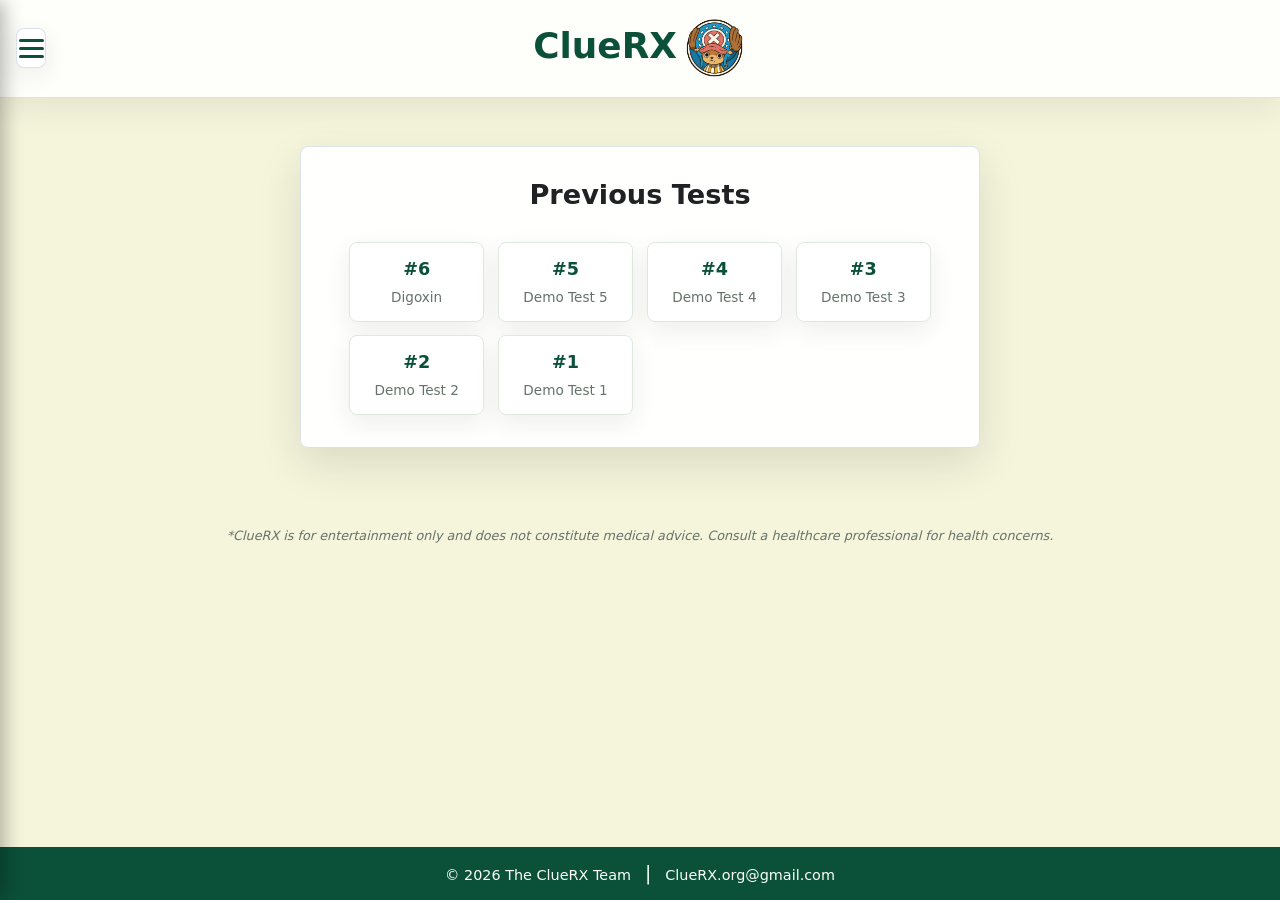
==== commit da3c7ba2: "Add files via upload" ====
--- a/index2.html
+++ b/index2.html
@@ -6,7 +6,7 @@
     <meta charset="UTF-8">
     <meta name="viewport" content="width=device-width, initial-scale=1.0">
     <meta http-equiv="X-UA-Compatible" content="ie=edge">
-    <title>Doctordle Archives</title>
+    <title>ClueRX</title>
     <!-- Apple first for Safari -->
     <link rel="apple-touch-icon" sizes="180x180" href="/static/images/docturtle-apple-touch-icon.png">
 
@@ -22,10 +22,10 @@
 
     <!-- Android Chrome -->
     <link rel="icon" type="image/png" sizes="192x192" href="/static/images/docturtle-android-chrome-192x192.png">
-    <meta name="description" content="Doctordle Archives - Play previous diagnosis challenges.">
-    <meta property="og:title" content="Doctordle Archives">
-    <meta property="og:description" content="Play previous Doctordle challenges and test your medical knowledge.">
-    <link rel="stylesheet" href="/static/css/style.css?v=14">
+    <meta name="description" content="ClueRX Records - Review demo questions and clues.">
+    <meta property="og:title" content="ClueRX Records">
+    <meta property="og:description" content="Review demo ClueRX questions and clues.">
+    <link rel="stylesheet" href="/static/css/style.css?v=17">
 
     <!-- Google tag (gtag.js) -->
     <script async src="https://www.googletagmanager.com/gtag/js?id=G-EDQY52BTVF"></script>
@@ -37,7 +37,7 @@
       gtag('config', 'G-EDQY52BTVF');
     </script>
 
-    <script src="/static/js/archive.js?v=5" defer></script>
+    <script src="/static/js/archive.js?v=8" defer></script>
     <script>
       document.addEventListener('DOMContentLoaded', function() {
         // Hamburger menu functionality
@@ -68,7 +68,7 @@
     </script>
   </head>
 
-  <body style="background-color: #d6ecfa;">
+  <body>
   <header>
   <!-- Hamburger menu button (visible on all screen sizes) -->
   <button id="mobile-menu-button" class="mobile-menu-button always-visible" aria-label="Menu">
@@ -79,26 +79,26 @@
 
   <!-- Menu overlay -->
   <nav id="mobile-menu" class="mobile-menu">
-    <a href="/index.html" class="mobile-menu-item">
+    <a href="/index.html" class="mobile-menu-item">
       <svg xmlns="http://www.w3.org/2000/svg" width="20" height="20" fill="currentColor" viewBox="0 0 24 24">
         <path d="M10 20v-6h4v6h5v-8h3L12 3 2 12h3v8z"/>
       </svg>
-      Play Doctordle
+      Play
     </a>
-    <a href="/index2.html" class="mobile-menu-item active">
+    <a href="/index2.html" class="mobile-menu-item active">
       <svg xmlns="http://www.w3.org/2000/svg" width="20" height="20" fill="currentColor" viewBox="0 0 24 24">
         <path d="M3 4v16c0 1.1.9 2 2 2h14c1.1 0 2-.9 2-2V8l-6-6H5c-1.1 0-2 .9-2 2z"/>
         <path d="M13 2v6h6"/>
         <path d="M8 12h8"/>
         <path d="M8 16h8"/>
       </svg>
-      Archives
+      Records
     </a>
-    <a href="/index3.html" class="mobile-menu-item">
+    <a href="/index3.html" class="mobile-menu-item">
       <svg xmlns="http://www.w3.org/2000/svg" width="20" height="20" fill="currentColor" viewBox="0 0 24 24">
         <path d="M16 11c1.66 0 2.99-1.34 2.99-3S17.66 5 16 5c-1.66 0-3 1.34-3 3s1.34 3 3 3zm-8 0c1.66 0 2.99-1.34 2.99-3S9.66 5 8 5C6.34 5 5 6.34 5 8s1.34 3 3 3zm0 2c-2.33 0-7 1.17-7 3.5V19h14v-2.5c0-2.33-4.67-3.5-7-3.5zm8 0c-.29 0-.62.02-.97.05 1.16.84 1.97 1.97 1.97 3.45V19h6v-2.5c0-2.33-4.67-3.5-7-3.5z"/>
       </svg>
-      Meet the Team
+      Creator
     </a>
   </nav>
 
@@ -108,7 +108,7 @@
   <div class="row">
     <div class="col-4"></div>
     <div class="col-4">
-      <h1 class="heading">Doctordle Archives <img src="/static/images/Docturtle.png" alt="Docturtle icon" style="max-height: 1.8em; width: auto; vertical-align: middle; margin-left: -.2em;"></h1>
+      <h1 class="heading">ClueRX <img src="/static/images/Docturtle.png" alt="Docturtle icon" style="max-height: 1.8em; width: auto; vertical-align: middle; margin-left: -.2em;"></h1>
     </div>
     <div class="col-4"></div>
   </div>
@@ -116,15 +116,15 @@
   <main>
     <div class="card-container">
       <div class="card">
-        <h2 class="card-title">Previous Doctordles</h2>
+        <h2 class="card-title">Previous Tests</h2>
         <div class="archive-grid" id="archive-grid">
-          <!-- Archive tiles will be generated by JavaScript -->
+          <!-- Records will be generated by JavaScript -->
         </div>
       </div>
     </div>
   </main>
 
-  <p class="disclaimer">*Doctordle is for entertainment only and does not constitute medical advice. Consult a healthcare professional for health concerns.</p>
-  <p class="footer">&copy; 2026 The Doctordle Team <span style="font-size: 1.3em; font-weight: 300; margin: 0 0.5em;">|</span> doctordle.org@gmail.com</p>
+  <p class="disclaimer">*ClueRX is for entertainment only and does not constitute medical advice. Consult a healthcare professional for health concerns.</p>
+  <p class="footer">&copy; 2026 The ClueRX Team <span style="font-size: 1.3em; font-weight: 300; margin: 0 0.5em;">|</span> ClueRX.org@gmail.com</p>
 </body>
-</html>
+</html>
--- a/static/css/style.css
+++ b/static/css/style.css
@@ -5,7 +5,7 @@
 body {
   margin: 0;
   font-family: 'Inter', sans-serif;
-  background-color: #f5f7fa;
+  background-color: beige;
   color: #333;
   display: flex;
   flex-direction: column;
@@ -73,39 +73,70 @@
 }
 
 /* Back face overlays the front face exactly */
-.card-face-back {
-  backface-visibility: hidden;
-  -webkit-backface-visibility: hidden;
-  transform: rotateY(180deg) translateZ(0);
-  -webkit-transform: rotateY(180deg) translateZ(0);
+.card-face-back {
+  backface-visibility: hidden;
+  -webkit-backface-visibility: hidden;
+  transform: rotateY(180deg) translateZ(0);
+  -webkit-transform: rotateY(180deg) translateZ(0);
   position: absolute;
   top: 0;
   left: 0;
   width: 100%;
   height: 100%;
-  display: flex;
-  flex-direction: column;
-  align-items: center;
-  overflow-y: auto;
-}
-
-.summary-title {
-  color: var(--brand-dark);
-  margin-top: 0.25rem;
-  margin-bottom: 0.75rem;
-  font-size: 1.2rem;
-  flex-shrink: 0;
-}
-
-.summary-text {
-  text-align: left;
-  line-height: 1.7;
-  font-size: 0.95rem;
-  color: #333;
-  flex: 1;
-  overflow-y: auto;
-  width: 100%;
-}
+  display: flex;
+  flex-direction: column;
+  align-items: center;
+  padding: 0.25rem;
+  overflow: hidden;
+}
+
+.summary-title {
+  color: var(--brand-dark);
+  margin: 0 0 0.75rem;
+  font-size: 1.35rem;
+  font-weight: 850;
+  flex-shrink: 0;
+}
+
+.summary-text {
+  text-align: left;
+  line-height: 1.55;
+  font-size: 0.95rem;
+  color: var(--ink);
+  flex: 0 1 auto;
+  overflow: visible;
+  width: 100%;
+  display: grid;
+  gap: 0.5rem;
+}
+
+.summary-text > p {
+  margin: 0;
+  padding: 0.95rem 1rem;
+  border: 1px solid #cfe3d1;
+  border-radius: var(--radius);
+  background: #fbfff8;
+}
+
+.summary-section {
+  padding: 0.65rem 0.8rem;
+  border: 1px solid #dfe8dc;
+  border-radius: var(--radius);
+  background: #fbfff8;
+}
+
+.summary-section h4 {
+  margin: 0 0 0.25rem;
+  color: var(--brand-dark);
+  font-size: 0.84rem;
+  font-weight: 850;
+}
+
+.summary-section p {
+  margin: 0;
+  font-size: 0.9rem;
+  line-height: 1.42;
+}
 
 .anki-btn-row {
   display: flex;
@@ -2283,7 +2314,7 @@
   --ink: #202124;
   --muted: #66736b;
   --paper: #ffffff;
-  --page: #f7faf5;
+  --page: beige;
   --line: #dfe8dc;
   --brand: #16865c;
   --brand-dark: #0b5039;
@@ -2306,9 +2337,7 @@
 body {
   font-family: Inter, ui-sans-serif, system-ui, -apple-system, BlinkMacSystemFont, "Segoe UI", sans-serif;
   color: var(--ink);
-  background:
-    radial-gradient(circle at top left, rgba(22, 134, 92, 0.16), transparent 34rem),
-    linear-gradient(180deg, #fffdf8 0%, var(--page) 46%, #f0f6ec 100%);
+  background: var(--page);
   letter-spacing: 0;
 }
 
@@ -2653,6 +2682,66 @@
   border-color: rgba(190, 58, 69, 0.22);
 }
 
+.records-grid {
+  display: grid;
+  grid-template-columns: repeat(auto-fit, minmax(260px, 1fr));
+  gap: 1rem;
+  width: 100%;
+}
+
+.record-card {
+  background: #fff;
+  border: 1px solid var(--line);
+  border-radius: var(--radius);
+  box-shadow: var(--shadow-soft);
+  padding: 1rem;
+  text-align: left;
+}
+
+.record-card-header {
+  display: flex;
+  align-items: center;
+  gap: 0.65rem;
+  margin-bottom: 0.75rem;
+}
+
+.record-number {
+  display: inline-flex;
+  align-items: center;
+  justify-content: center;
+  min-width: 2.4rem;
+  height: 2rem;
+  border-radius: 999px;
+  background: var(--brand-dark);
+  color: #fff;
+  font-weight: 700;
+  font-size: 0.9rem;
+}
+
+.record-card h3 {
+  margin: 0;
+  font-size: 1.05rem;
+  color: var(--ink);
+}
+
+.record-question {
+  margin: 0 0 0.8rem;
+  color: var(--ink);
+  line-height: 1.45;
+  font-weight: 600;
+}
+
+.record-clues {
+  margin: 0;
+  padding-left: 1.2rem;
+  color: var(--muted);
+  line-height: 1.5;
+}
+
+.record-clues li + li {
+  margin-top: 0.35rem;
+}
+
 .tile-number {
   color: var(--brand-dark);
   font-weight: 850;
@@ -2690,6 +2779,146 @@
 
 .team-role strong {
   color: var(--accent);
+}
+
+/* Clean ClueRX statistics modal */
+.stats-container {
+  margin-top: 1rem;
+  padding: 0;
+  background: transparent;
+  border: 0;
+  border-radius: 0;
+}
+
+.stats-container > h3 {
+  display: none;
+}
+
+.stats-title {
+  margin: 0 0 0.35rem;
+  color: var(--ink);
+  font-size: 1.35rem;
+  font-weight: 850;
+  text-align: center;
+}
+
+.stats-record,
+.stats-empty {
+  margin: 0.75rem 0 0;
+  color: var(--muted);
+  font-size: 0.92rem;
+  text-align: center;
+}
+
+.stats-grid {
+  display: grid;
+  grid-template-columns: repeat(5, minmax(0, 1fr));
+  gap: 0.65rem;
+  margin-top: 1rem;
+}
+
+.stat-item {
+  min-width: 0;
+  max-width: none;
+  padding: 0.75rem 0.5rem;
+  border: 1px solid var(--line);
+  border-radius: var(--radius);
+  background: #fbfff8;
+  box-shadow: none;
+}
+
+.stat-number {
+  min-height: auto;
+  margin-bottom: 0.35rem;
+  color: var(--brand-dark);
+  font-size: 1.45rem;
+  font-weight: 850;
+}
+
+.stat-label {
+  min-height: auto;
+  color: var(--muted);
+  font-size: 0.68rem;
+  font-weight: 750;
+  letter-spacing: 0;
+  text-transform: uppercase;
+}
+
+.guess-distribution-chart {
+  margin-top: 1rem;
+  padding: 1rem;
+  border: 1px solid var(--line);
+  border-radius: var(--radius);
+  background: #fff;
+}
+
+.guess-distribution-chart h4 {
+  margin: 0 0 0.85rem;
+  color: var(--brand-dark);
+  font-size: 0.95rem;
+  font-weight: 850;
+  text-align: left;
+}
+
+.distribution-row {
+  gap: 0.65rem;
+  margin-bottom: 0.45rem;
+}
+
+.guess-number {
+  width: 1.8rem;
+  min-width: 1.8rem;
+  border: 0;
+  border-radius: 999px;
+  background: #edf8f1;
+  color: var(--brand-dark);
+  font-weight: 850;
+}
+
+.guess-number.highlighted {
+  background: var(--brand-dark);
+  color: #fff;
+  border: 0;
+}
+
+.distribution-bar-container {
+  height: 1.65rem;
+  border-radius: 999px;
+  background: #edf3ec;
+  overflow: hidden;
+}
+
+.distribution-bar {
+  min-width: 2rem;
+  border-radius: 999px;
+  background: linear-gradient(180deg, var(--brand) 0%, var(--brand-dark) 100%);
+}
+
+.distribution-bar.highlighted {
+  background: linear-gradient(180deg, var(--accent) 0%, #c9573d 100%);
+}
+
+.distribution-count {
+  right: 0.75rem;
+  color: #fff;
+  font-size: 0.84rem;
+  font-weight: 850;
+}
+
+.distribution-empty {
+  display: flex;
+  align-items: center;
+  height: 100%;
+  padding-left: 0.75rem;
+  color: var(--muted);
+  font-size: 0.82rem;
+  font-weight: 750;
+}
+
+@media screen and (max-width: 560px) {
+  .stats-grid {
+    grid-template-columns: repeat(2, minmax(0, 1fr));
+  }
 }
 
 .team-bio {
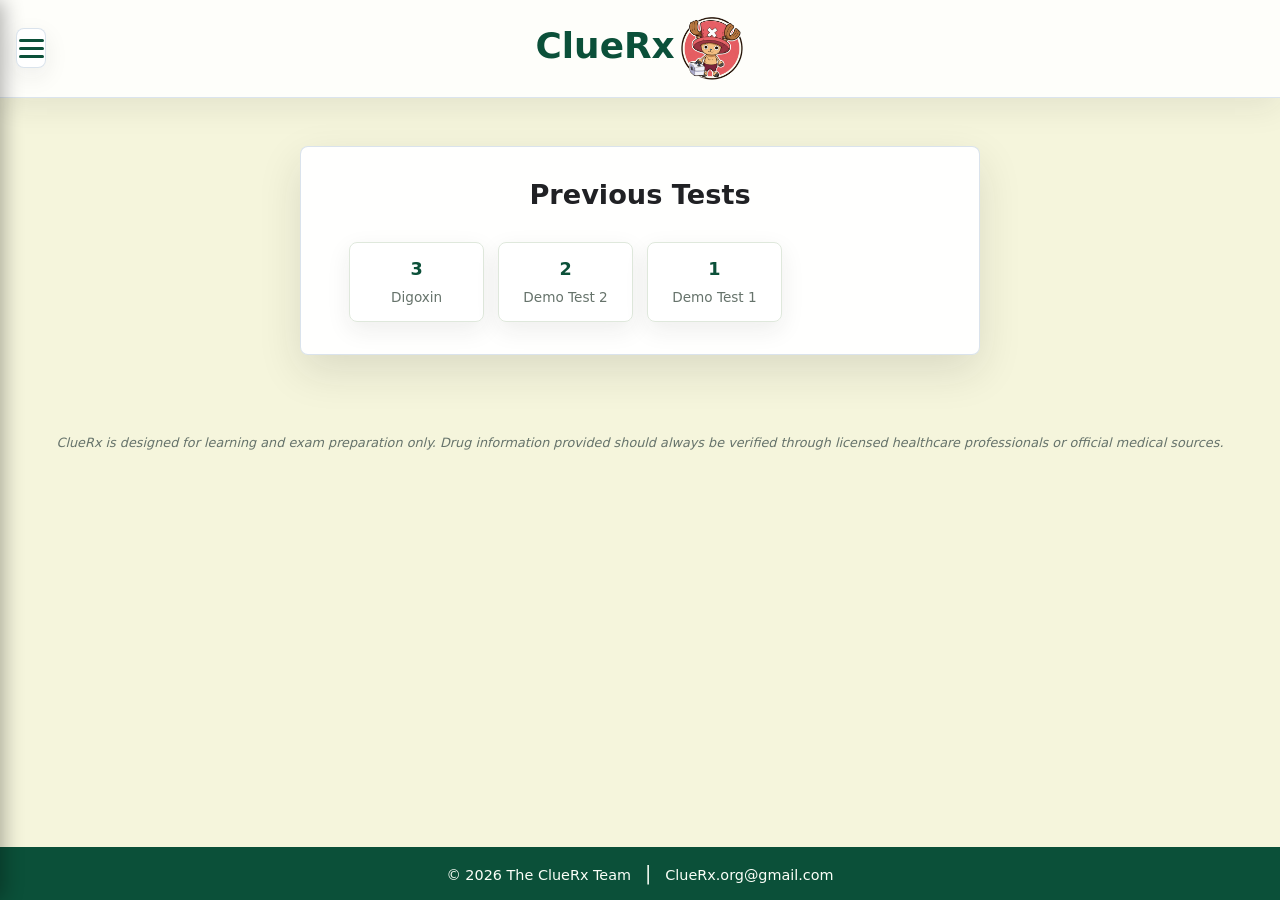
==== commit 75da8cba: "Add files via upload" ====
--- a/index2.html
+++ b/index2.html
@@ -6,7 +6,7 @@
     <meta charset="UTF-8">
     <meta name="viewport" content="width=device-width, initial-scale=1.0">
     <meta http-equiv="X-UA-Compatible" content="ie=edge">
-    <title>ClueRX</title>
+    <title>ClueRx</title>
     <!-- Apple first for Safari -->
     <link rel="apple-touch-icon" sizes="180x180" href="/static/images/docturtle-apple-touch-icon.png">
 
@@ -22,9 +22,9 @@
 
     <!-- Android Chrome -->
     <link rel="icon" type="image/png" sizes="192x192" href="/static/images/docturtle-android-chrome-192x192.png">
-    <meta name="description" content="ClueRX Records - Review demo questions and clues.">
-    <meta property="og:title" content="ClueRX Records">
-    <meta property="og:description" content="Review demo ClueRX questions and clues.">
+    <meta name="description" content="ClueRx Records - Review demo questions and clues.">
+    <meta property="og:title" content="ClueRx Records">
+    <meta property="og:description" content="Review demo ClueRx questions and clues.">
     <link rel="stylesheet" href="/static/css/style.css?v=17">
 
     <!-- Google tag (gtag.js) -->
@@ -108,7 +108,7 @@
   <div class="row">
     <div class="col-4"></div>
     <div class="col-4">
-      <h1 class="heading">ClueRX <img src="/static/images/Docturtle.png" alt="Docturtle icon" style="max-height: 1.8em; width: auto; vertical-align: middle; margin-left: -.2em;"></h1>
+      <h1 class="heading">ClueRx <img src="/static/images/Docturtle.png" alt="Docturtle icon" style="max-height: 1.8em; width: auto; vertical-align: middle; margin-left: -.2em;"></h1>
     </div>
     <div class="col-4"></div>
   </div>
@@ -124,7 +124,7 @@
     </div>
   </main>
 
-  <p class="disclaimer">*ClueRX is for entertainment only and does not constitute medical advice. Consult a healthcare professional for health concerns.</p>
-  <p class="footer">&copy; 2026 The ClueRX Team <span style="font-size: 1.3em; font-weight: 300; margin: 0 0.5em;">|</span> ClueRX.org@gmail.com</p>
+  <p class="disclaimer">ClueRx is designed for learning and exam preparation only. Drug information provided should always be verified through licensed healthcare professionals or official medical sources.</p>
+  <p class="footer">&copy; 2026 The ClueRx Team <span style="font-size: 1.3em; font-weight: 300; margin: 0 0.5em;">|</span> ClueRx.org@gmail.com</p>
 </body>
 </html>
--- a/static/css/style.css
+++ b/static/css/style.css
@@ -5,7 +5,7 @@
 body {
   margin: 0;
   font-family: 'Inter', sans-serif;
-  background-color: beige;
+  background-color: beige;
   color: #333;
   display: flex;
   flex-direction: column;
@@ -73,70 +73,70 @@
 }
 
 /* Back face overlays the front face exactly */
-.card-face-back {
-  backface-visibility: hidden;
-  -webkit-backface-visibility: hidden;
-  transform: rotateY(180deg) translateZ(0);
-  -webkit-transform: rotateY(180deg) translateZ(0);
+.card-face-back {
+  backface-visibility: hidden;
+  -webkit-backface-visibility: hidden;
+  transform: rotateY(180deg) translateZ(0);
+  -webkit-transform: rotateY(180deg) translateZ(0);
   position: absolute;
   top: 0;
   left: 0;
   width: 100%;
   height: 100%;
-  display: flex;
-  flex-direction: column;
-  align-items: center;
-  padding: 0.25rem;
-  overflow: hidden;
-}
-
-.summary-title {
-  color: var(--brand-dark);
-  margin: 0 0 0.75rem;
-  font-size: 1.35rem;
-  font-weight: 850;
-  flex-shrink: 0;
-}
-
-.summary-text {
-  text-align: left;
-  line-height: 1.55;
-  font-size: 0.95rem;
-  color: var(--ink);
-  flex: 0 1 auto;
-  overflow: visible;
-  width: 100%;
-  display: grid;
-  gap: 0.5rem;
-}
-
-.summary-text > p {
-  margin: 0;
-  padding: 0.95rem 1rem;
-  border: 1px solid #cfe3d1;
-  border-radius: var(--radius);
-  background: #fbfff8;
-}
-
-.summary-section {
-  padding: 0.65rem 0.8rem;
-  border: 1px solid #dfe8dc;
-  border-radius: var(--radius);
-  background: #fbfff8;
-}
-
-.summary-section h4 {
-  margin: 0 0 0.25rem;
-  color: var(--brand-dark);
-  font-size: 0.84rem;
-  font-weight: 850;
-}
-
-.summary-section p {
-  margin: 0;
-  font-size: 0.9rem;
-  line-height: 1.42;
-}
+  display: flex;
+  flex-direction: column;
+  align-items: center;
+  padding: 0.25rem;
+  overflow: hidden;
+}
+
+.summary-title {
+  color: var(--brand-dark);
+  margin: 0 0 0.75rem;
+  font-size: 1.35rem;
+  font-weight: 850;
+  flex-shrink: 0;
+}
+
+.summary-text {
+  text-align: left;
+  line-height: 1.55;
+  font-size: 0.95rem;
+  color: var(--ink);
+  flex: 0 1 auto;
+  overflow: visible;
+  width: 100%;
+  display: grid;
+  gap: 0.5rem;
+}
+
+.summary-text > p {
+  margin: 0;
+  padding: 0.95rem 1rem;
+  border: 1px solid #cfe3d1;
+  border-radius: var(--radius);
+  background: #fbfff8;
+}
+
+.summary-section {
+  padding: 0.65rem 0.8rem;
+  border: 1px solid #dfe8dc;
+  border-radius: var(--radius);
+  background: #fbfff8;
+}
+
+.summary-section h4 {
+  margin: 0 0 0.25rem;
+  color: var(--brand-dark);
+  font-size: 0.84rem;
+  font-weight: 850;
+}
+
+.summary-section p {
+  margin: 0;
+  font-size: 0.9rem;
+  line-height: 1.42;
+}
 
 .anki-btn-row {
   display: flex;
@@ -2302,716 +2302,716 @@
   font-size: 0.95rem;
 }
 
-.guess-recap-icon {
-  font-size: 1.1rem;
-}
-
-/* =============================================
-   UI refresh layer
-   ============================================= */
-
-:root {
-  --ink: #202124;
-  --muted: #66736b;
-  --paper: #ffffff;
-  --page: beige;
-  --line: #dfe8dc;
-  --brand: #16865c;
-  --brand-dark: #0b5039;
-  --accent: #ff6b4a;
-  --accent-soft: #fff0e8;
-  --success: #16865c;
-  --success-soft: #e9f7ee;
-  --danger: #c83f4d;
-  --danger-soft: #fff0f1;
-  --warning-soft: #fff7db;
-  --shadow: 0 16px 44px rgba(32, 33, 36, 0.12);
-  --shadow-soft: 0 8px 24px rgba(32, 33, 36, 0.08);
-  --radius: 8px;
-}
-
-html {
-  background: var(--page);
-}
-
-body {
-  font-family: Inter, ui-sans-serif, system-ui, -apple-system, BlinkMacSystemFont, "Segoe UI", sans-serif;
-  color: var(--ink);
-  background: var(--page);
-  letter-spacing: 0;
-}
-
-main {
-  width: 100%;
-}
-
-header {
-  background: rgba(255, 255, 255, 0.86);
-  color: var(--ink);
-  border-bottom: 1px solid rgba(216, 226, 235, 0.9);
-  box-shadow: 0 10px 30px rgba(32, 33, 36, 0.08);
-  backdrop-filter: blur(14px);
-  -webkit-backdrop-filter: blur(14px);
-}
-
-.heading {
-  color: var(--brand-dark);
-  font-size: clamp(1.6rem, 2.8vw, 2.35rem);
-  font-weight: 800;
-}
-
-.card-container {
-  align-items: flex-start;
-  padding: clamp(1.25rem, 4vw, 3rem) 1rem;
-}
-
-.card {
-  max-width: 680px;
-  border-radius: var(--radius);
-  border: 1px solid rgba(216, 226, 235, 0.95);
-  box-shadow: var(--shadow);
-  padding: clamp(1.1rem, 3vw, 2rem);
-  background: rgba(255, 255, 255, 0.96);
-}
-
-.card-title {
-  color: var(--ink);
-  font-size: clamp(1.25rem, 2.5vw, 1.7rem);
-  font-weight: 800;
-  margin: 0 0 1rem;
-}
-
-.symptom-list {
-  display: grid;
-  gap: 0.7rem;
-  margin-bottom: 1.1rem;
-}
-
-.symptom {
-  justify-content: flex-start;
-  text-align: left;
-  min-height: 3.35rem;
-  margin: 0;
-  padding: 0.9rem 1rem;
-  border-radius: var(--radius);
-  border: 1px solid #cfe3d1;
-  background: linear-gradient(180deg, #fbfff8 0%, #edf8f1 100%);
-  color: var(--brand-dark);
-  font-size: 1rem;
-  line-height: 1.45;
-  font-weight: 650;
-}
-
-.symptom:empty {
-  background: repeating-linear-gradient(
-    135deg,
-    #f6f9fb 0,
-    #f6f9fb 12px,
-    #eef3f6 12px,
-    #eef3f6 24px
-  );
-  border-style: dashed;
-}
-
-.guess-section {
-  display: grid;
-  grid-template-columns: minmax(0, 1fr) auto;
-  gap: 0.75rem;
-  align-items: stretch;
-  position: relative;
-}
-
-#guess {
-  min-height: 3rem;
-  margin: 0;
-  border: 1px solid var(--line);
-  border-radius: var(--radius);
-  background: #fbfdfe;
-  color: var(--ink);
-  box-shadow: inset 0 1px 0 rgba(255, 255, 255, 0.8);
-  transition: border-color 0.18s ease, box-shadow 0.18s ease, background-color 0.18s ease;
-}
-
-#guess:focus {
-  outline: none;
-  border-color: var(--brand);
-  background: #fff;
-  box-shadow: 0 0 0 4px rgba(22, 134, 92, 0.16);
-}
-
-.btn_color,
-.archive-button,
-.today-button,
-.cookie-btn,
-.anki-btn,
-.summary-btn {
-  border-radius: var(--radius);
-  font-weight: 750;
-  letter-spacing: 0;
-  transition: transform 0.16s ease, box-shadow 0.16s ease, background-color 0.16s ease, border-color 0.16s ease;
-}
-
-.btn_color,
-.archive-button,
-.today-button,
-.cookie-accept,
-.anki-btn {
-  background: linear-gradient(180deg, var(--brand) 0%, var(--brand-dark) 100%);
-  color: #fff;
-  box-shadow: 0 9px 18px rgba(22, 134, 92, 0.24);
-}
-
-.btn_color:hover,
-.archive-button:hover,
-.today-button:hover,
-.cookie-accept:hover,
-.anki-btn:hover {
-  background: linear-gradient(180deg, #1f996d 0%, var(--brand-dark) 100%);
-  box-shadow: 0 12px 24px rgba(22, 134, 92, 0.3);
-  transform: translateY(-1px);
-}
-
-.btn_color:active,
-.archive-button:active,
-.today-button:active,
-.cookie-btn:active,
-.anki-btn:active {
-  transform: translateY(0);
-}
-
-.summary-btn,
-.share-btn-special {
-  background: linear-gradient(180deg, var(--accent) 0%, #c9573d 100%) !important;
-  box-shadow: 0 10px 22px rgba(231, 111, 81, 0.25) !important;
-}
-
-.summary-btn:hover,
-.share-btn-special:hover {
-  background: linear-gradient(180deg, #f27a5d 0%, #bd4f36 100%) !important;
-}
-
-.suggestions {
-  grid-column: 1 / -1;
-  border: 1px solid var(--line);
-  border-radius: var(--radius);
-  box-shadow: var(--shadow-soft);
-  overflow: hidden;
-}
-
-.suggestion-item {
-  padding: 0.75rem 0.9rem;
-  color: var(--ink);
-}
-
-.suggestion-item:hover {
-  background: #edf8f1;
-  color: var(--brand-dark);
-}
-
-#result_class.result {
-  border-radius: var(--radius) !important;
-  box-shadow: none !important;
-}
-
-.feedback .result.correct,
-#result_class.result.correct,
-#result_class.result.completed {
-  background: var(--success-soft) !important;
-  color: #176146 !important;
-  border: 1px solid rgba(39, 131, 95, 0.28);
-}
-
-.feedback .result.incorrect,
-#result_class.result.incorrect {
-  background: var(--danger-soft) !important;
-  color: var(--danger) !important;
-  border: 1px solid rgba(190, 58, 69, 0.25);
-}
-
-.guess-history-item,
-.guess-recap-item {
-  border-radius: var(--radius);
-  border: 1px solid transparent;
-}
-
-.guess-history-item.correct,
-.guess-recap-item.correct {
-  background: var(--success-soft);
-  color: #176146;
-  border-color: rgba(39, 131, 95, 0.2);
-}
-
-.guess-history-item.wrong,
-.guess-recap-item.wrong {
-  background: var(--danger-soft);
-  color: var(--danger);
-  border-color: rgba(190, 58, 69, 0.18);
-}
-
-.guess-history-item.skip,
-.guess-recap-item.skip {
-  background: #f2f5f7;
-  color: var(--muted);
-  border-color: var(--line);
-}
-
-.mobile-menu-button {
-  border: 1px solid rgba(216, 226, 235, 0.95);
-  border-radius: var(--radius);
-  background: #fff;
-  box-shadow: var(--shadow-soft);
-}
-
-.hamburger-line {
-  background: var(--brand-dark);
-}
-
-.mobile-menu {
-  border: 1px solid var(--line);
-  border-radius: var(--radius);
-  background: rgba(255, 255, 255, 0.98);
-  box-shadow: var(--shadow);
-}
-
-.mobile-menu-item {
-  color: var(--ink);
-  font-weight: 700;
-}
-
-.mobile-menu-item:hover,
-.mobile-menu-item.active {
-  background: #edf8f1;
-  color: var(--brand-dark);
-}
-
-.mobile-menu-item svg {
-  color: var(--brand);
-}
-
-.modal-visible {
-  background: rgba(32, 33, 36, 0.54);
-  backdrop-filter: blur(8px);
-  -webkit-backdrop-filter: blur(8px);
-}
-
-.modal-content,
-.modal-face {
-  border-radius: var(--radius);
-  border: 1px solid rgba(216, 226, 235, 0.95);
-  box-shadow: var(--shadow);
-}
-
-.close-btn {
-  width: 2.25rem;
-  height: 2.25rem;
-  border-radius: 999px;
-  color: var(--muted);
-}
-
-.close-btn:hover {
-  background: #edf3ec;
-  color: var(--ink);
-  text-shadow: none;
-}
-
-.cookie-notification {
-  border-top: 1px solid var(--line);
-  background: rgba(255, 255, 255, 0.97);
-  box-shadow: 0 -12px 34px rgba(23, 33, 47, 0.12);
-}
-
-.cookie-content {
-  max-width: 1040px;
-}
-
-.cookie-icon {
-  background: var(--accent-soft);
-  color: var(--accent);
-  border-radius: var(--radius);
-}
-
-.cookie-text h4 {
-  color: var(--ink);
-}
-
-.cookie-text p,
-.disclaimer {
-  color: var(--muted);
-}
-
-.cookie-decline {
-  background: #f2f5f7;
-  color: var(--ink);
-  border: 1px solid var(--line);
-}
-
-.cookie-decline:hover {
-  background: #e8eef2;
-}
-
-.footer {
-  background: var(--brand-dark);
-  color: #fbfff8;
-}
-
-.archive-grid {
-  gap: 0.85rem;
-}
-
-.archive-tile {
-  border-radius: var(--radius);
-  border: 1px solid var(--line);
-  background: #fff;
-  box-shadow: var(--shadow-soft);
-  color: var(--ink);
-}
-
-.archive-tile:hover {
-  border-color: rgba(22, 134, 92, 0.5);
-  transform: translateY(-2px);
-  box-shadow: var(--shadow);
-}
-
-.archive-tile.completed {
-  background: var(--success-soft);
-  border-color: rgba(39, 131, 95, 0.28);
-}
-
-.archive-tile.failed {
-  background: var(--danger-soft);
-  border-color: rgba(190, 58, 69, 0.22);
-}
-
-.records-grid {
-  display: grid;
-  grid-template-columns: repeat(auto-fit, minmax(260px, 1fr));
-  gap: 1rem;
-  width: 100%;
-}
-
-.record-card {
-  background: #fff;
-  border: 1px solid var(--line);
-  border-radius: var(--radius);
-  box-shadow: var(--shadow-soft);
-  padding: 1rem;
-  text-align: left;
-}
-
-.record-card-header {
-  display: flex;
-  align-items: center;
-  gap: 0.65rem;
-  margin-bottom: 0.75rem;
-}
-
-.record-number {
-  display: inline-flex;
-  align-items: center;
-  justify-content: center;
-  min-width: 2.4rem;
-  height: 2rem;
-  border-radius: 999px;
-  background: var(--brand-dark);
-  color: #fff;
-  font-weight: 700;
-  font-size: 0.9rem;
-}
-
-.record-card h3 {
-  margin: 0;
-  font-size: 1.05rem;
-  color: var(--ink);
-}
-
-.record-question {
-  margin: 0 0 0.8rem;
-  color: var(--ink);
-  line-height: 1.45;
-  font-weight: 600;
-}
-
-.record-clues {
-  margin: 0;
-  padding-left: 1.2rem;
-  color: var(--muted);
-  line-height: 1.5;
-}
-
-.record-clues li + li {
-  margin-top: 0.35rem;
-}
-
-.tile-number {
-  color: var(--brand-dark);
-  font-weight: 850;
-}
-
-.tile-date {
-  color: var(--muted);
-}
-
-.team-container {
-  max-width: 1040px;
-  padding: clamp(1rem, 3vw, 2rem);
-}
-
-.team-title {
-  color: var(--brand-dark);
-  font-weight: 850;
-}
-
-.team-member {
-  border-radius: var(--radius);
-  border: 1px solid var(--line);
-  box-shadow: var(--shadow-soft);
-}
-
-.team-photo img,
-.team-photo .placeholder {
-  border-radius: var(--radius);
-  border: 4px solid #dfe8dc;
-}
-
-.team-name {
-  color: var(--brand-dark);
-}
-
-.team-role strong {
-  color: var(--accent);
-}
-
-/* Clean ClueRX statistics modal */
-.stats-container {
-  margin-top: 1rem;
-  padding: 0;
-  background: transparent;
-  border: 0;
-  border-radius: 0;
-}
-
-.stats-container > h3 {
-  display: none;
-}
-
-.stats-title {
-  margin: 0 0 0.35rem;
-  color: var(--ink);
-  font-size: 1.35rem;
-  font-weight: 850;
-  text-align: center;
-}
-
-.stats-record,
-.stats-empty {
-  margin: 0.75rem 0 0;
-  color: var(--muted);
-  font-size: 0.92rem;
-  text-align: center;
-}
-
-.stats-grid {
-  display: grid;
-  grid-template-columns: repeat(5, minmax(0, 1fr));
-  gap: 0.65rem;
-  margin-top: 1rem;
-}
-
-.stat-item {
-  min-width: 0;
-  max-width: none;
-  padding: 0.75rem 0.5rem;
-  border: 1px solid var(--line);
-  border-radius: var(--radius);
-  background: #fbfff8;
-  box-shadow: none;
-}
-
-.stat-number {
-  min-height: auto;
-  margin-bottom: 0.35rem;
-  color: var(--brand-dark);
-  font-size: 1.45rem;
-  font-weight: 850;
-}
-
-.stat-label {
-  min-height: auto;
-  color: var(--muted);
-  font-size: 0.68rem;
-  font-weight: 750;
-  letter-spacing: 0;
-  text-transform: uppercase;
-}
-
-.guess-distribution-chart {
-  margin-top: 1rem;
-  padding: 1rem;
-  border: 1px solid var(--line);
-  border-radius: var(--radius);
-  background: #fff;
-}
-
-.guess-distribution-chart h4 {
-  margin: 0 0 0.85rem;
-  color: var(--brand-dark);
-  font-size: 0.95rem;
-  font-weight: 850;
-  text-align: left;
-}
-
-.distribution-row {
-  gap: 0.65rem;
-  margin-bottom: 0.45rem;
-}
-
-.guess-number {
-  width: 1.8rem;
-  min-width: 1.8rem;
-  border: 0;
-  border-radius: 999px;
-  background: #edf8f1;
-  color: var(--brand-dark);
-  font-weight: 850;
-}
-
-.guess-number.highlighted {
-  background: var(--brand-dark);
-  color: #fff;
-  border: 0;
-}
-
-.distribution-bar-container {
-  height: 1.65rem;
-  border-radius: 999px;
-  background: #edf3ec;
-  overflow: hidden;
-}
-
-.distribution-bar {
-  min-width: 2rem;
-  border-radius: 999px;
-  background: linear-gradient(180deg, var(--brand) 0%, var(--brand-dark) 100%);
-}
-
-.distribution-bar.highlighted {
-  background: linear-gradient(180deg, var(--accent) 0%, #c9573d 100%);
-}
-
-.distribution-count {
-  right: 0.75rem;
-  color: #fff;
-  font-size: 0.84rem;
-  font-weight: 850;
-}
-
-.distribution-empty {
-  display: flex;
-  align-items: center;
-  height: 100%;
-  padding-left: 0.75rem;
-  color: var(--muted);
-  font-size: 0.82rem;
-  font-weight: 750;
-}
-
-@media screen and (max-width: 560px) {
-  .stats-grid {
-    grid-template-columns: repeat(2, minmax(0, 1fr));
-  }
-}
-
-.team-bio {
-  color: #3b463f;
-}
-
-@media screen and (max-width: 768px) {
-  .card-container {
-    padding: 1rem 0.75rem;
-  }
-
-  .card {
-    padding: 1rem;
-  }
-
-  .guess-section {
-    grid-template-columns: 1fr;
-  }
-
-  .guess-section .btn_color,
-  .summary-btn {
-    width: 100%;
-  }
-
-  .mobile-menu {
-    border-radius: 0 0 var(--radius) var(--radius);
-  }
-}
-
-@media screen and (max-width: 480px) {
-  header {
-    padding: 0.65rem;
-  }
-
-  .symptom {
-    font-size: 0.92rem;
-    padding: 0.75rem;
-  }
-
-  .card-title {
-    margin-bottom: 0.85rem;
-  }
-
-  .archive-tile {
-    min-height: 88px;
-  }
-}
-
-/* Palette cleanup: keep older selectors aligned with the new non-brown/non-blue theme. */
-.summary-title,
-.feedback,
-.guess-recap-number,
-.team-title,
-.team-name,
-.tile-number,
-.archive-subtitle,
-.archive-card-header-text .card-title,
-.stats-button,
-.archive-button,
-.today-button {
-  color: var(--brand-dark) !important;
-}
-
-.stats-button,
-.archive-button,
-.today-button,
-.archive-card-nav-btn {
-  border-color: var(--brand) !important;
-}
-
-.stats-button:hover,
-.archive-button:hover,
-.today-button:hover,
-.archive-card-nav-btn:hover {
-  color: #fff !important;
-}
-
-.cookie-notification,
-.modal-content,
-.modal-face,
-.team-member,
-.archive-tile,
-.card {
-  background-color: rgba(255, 255, 255, 0.97);
-}
-
-.game-disabled-overlay .game-disabled-content,
-.game-completed-message {
-  border-color: var(--line);
-  background: var(--warning-soft);
-}
-
-.team-photo .placeholder {
-  background: linear-gradient(135deg, #f6fff5 0%, #e9f7ee 100%);
-  color: var(--brand-dark);
-}
+.guess-recap-icon {
+  font-size: 1.1rem;
+}
+
+/* =============================================
+   UI refresh layer
+   ============================================= */
+
+:root {
+  --ink: #202124;
+  --muted: #66736b;
+  --paper: #ffffff;
+  --page: beige;
+  --line: #dfe8dc;
+  --brand: #16865c;
+  --brand-dark: #0b5039;
+  --accent: #ff6b4a;
+  --accent-soft: #fff0e8;
+  --success: #16865c;
+  --success-soft: #e9f7ee;
+  --danger: #c83f4d;
+  --danger-soft: #fff0f1;
+  --warning-soft: #fff7db;
+  --shadow: 0 16px 44px rgba(32, 33, 36, 0.12);
+  --shadow-soft: 0 8px 24px rgba(32, 33, 36, 0.08);
+  --radius: 8px;
+}
+
+html {
+  background: var(--page);
+}
+
+body {
+  font-family: Inter, ui-sans-serif, system-ui, -apple-system, BlinkMacSystemFont, "Segoe UI", sans-serif;
+  color: var(--ink);
+  background: var(--page);
+  letter-spacing: 0;
+}
+
+main {
+  width: 100%;
+}
+
+header {
+  background: rgba(255, 255, 255, 0.86);
+  color: var(--ink);
+  border-bottom: 1px solid rgba(216, 226, 235, 0.9);
+  box-shadow: 0 10px 30px rgba(32, 33, 36, 0.08);
+  backdrop-filter: blur(14px);
+  -webkit-backdrop-filter: blur(14px);
+}
+
+.heading {
+  color: var(--brand-dark);
+  font-size: clamp(1.6rem, 2.8vw, 2.35rem);
+  font-weight: 800;
+}
+
+.card-container {
+  align-items: flex-start;
+  padding: clamp(1.25rem, 4vw, 3rem) 1rem;
+}
+
+.card {
+  max-width: 680px;
+  border-radius: var(--radius);
+  border: 1px solid rgba(216, 226, 235, 0.95);
+  box-shadow: var(--shadow);
+  padding: clamp(1.1rem, 3vw, 2rem);
+  background: rgba(255, 255, 255, 0.96);
+}
+
+.card-title {
+  color: var(--ink);
+  font-size: clamp(1.25rem, 2.5vw, 1.7rem);
+  font-weight: 800;
+  margin: 0 0 1rem;
+}
+
+.symptom-list {
+  display: grid;
+  gap: 0.7rem;
+  margin-bottom: 1.1rem;
+}
+
+.symptom {
+  justify-content: flex-start;
+  text-align: left;
+  min-height: 3.35rem;
+  margin: 0;
+  padding: 0.9rem 1rem;
+  border-radius: var(--radius);
+  border: 1px solid #cfe3d1;
+  background: linear-gradient(180deg, #fbfff8 0%, #edf8f1 100%);
+  color: var(--brand-dark);
+  font-size: 1rem;
+  line-height: 1.45;
+  font-weight: 650;
+}
+
+.symptom:empty {
+  background: repeating-linear-gradient(
+    135deg,
+    #f6f9fb 0,
+    #f6f9fb 12px,
+    #eef3f6 12px,
+    #eef3f6 24px
+  );
+  border-style: dashed;
+}
+
+.guess-section {
+  display: grid;
+  grid-template-columns: minmax(0, 1fr) auto;
+  gap: 0.75rem;
+  align-items: stretch;
+  position: relative;
+}
+
+#guess {
+  min-height: 3rem;
+  margin: 0;
+  border: 1px solid var(--line);
+  border-radius: var(--radius);
+  background: #fbfdfe;
+  color: var(--ink);
+  box-shadow: inset 0 1px 0 rgba(255, 255, 255, 0.8);
+  transition: border-color 0.18s ease, box-shadow 0.18s ease, background-color 0.18s ease;
+}
+
+#guess:focus {
+  outline: none;
+  border-color: var(--brand);
+  background: #fff;
+  box-shadow: 0 0 0 4px rgba(22, 134, 92, 0.16);
+}
+
+.btn_color,
+.archive-button,
+.today-button,
+.cookie-btn,
+.anki-btn,
+.summary-btn {
+  border-radius: var(--radius);
+  font-weight: 750;
+  letter-spacing: 0;
+  transition: transform 0.16s ease, box-shadow 0.16s ease, background-color 0.16s ease, border-color 0.16s ease;
+}
+
+.btn_color,
+.archive-button,
+.today-button,
+.cookie-accept,
+.anki-btn {
+  background: linear-gradient(180deg, var(--brand) 0%, var(--brand-dark) 100%);
+  color: #fff;
+  box-shadow: 0 9px 18px rgba(22, 134, 92, 0.24);
+}
+
+.btn_color:hover,
+.archive-button:hover,
+.today-button:hover,
+.cookie-accept:hover,
+.anki-btn:hover {
+  background: linear-gradient(180deg, #1f996d 0%, var(--brand-dark) 100%);
+  box-shadow: 0 12px 24px rgba(22, 134, 92, 0.3);
+  transform: translateY(-1px);
+}
+
+.btn_color:active,
+.archive-button:active,
+.today-button:active,
+.cookie-btn:active,
+.anki-btn:active {
+  transform: translateY(0);
+}
+
+.summary-btn,
+.share-btn-special {
+  background: linear-gradient(180deg, var(--accent) 0%, #c9573d 100%) !important;
+  box-shadow: 0 10px 22px rgba(231, 111, 81, 0.25) !important;
+}
+
+.summary-btn:hover,
+.share-btn-special:hover {
+  background: linear-gradient(180deg, #f27a5d 0%, #bd4f36 100%) !important;
+}
+
+.suggestions {
+  grid-column: 1 / -1;
+  border: 1px solid var(--line);
+  border-radius: var(--radius);
+  box-shadow: var(--shadow-soft);
+  overflow: hidden;
+}
+
+.suggestion-item {
+  padding: 0.75rem 0.9rem;
+  color: var(--ink);
+}
+
+.suggestion-item:hover {
+  background: #edf8f1;
+  color: var(--brand-dark);
+}
+
+#result_class.result {
+  border-radius: var(--radius) !important;
+  box-shadow: none !important;
+}
+
+.feedback .result.correct,
+#result_class.result.correct,
+#result_class.result.completed {
+  background: var(--success-soft) !important;
+  color: #176146 !important;
+  border: 1px solid rgba(39, 131, 95, 0.28);
+}
+
+.feedback .result.incorrect,
+#result_class.result.incorrect {
+  background: var(--danger-soft) !important;
+  color: var(--danger) !important;
+  border: 1px solid rgba(190, 58, 69, 0.25);
+}
+
+.guess-history-item,
+.guess-recap-item {
+  border-radius: var(--radius);
+  border: 1px solid transparent;
+}
+
+.guess-history-item.correct,
+.guess-recap-item.correct {
+  background: var(--success-soft);
+  color: #176146;
+  border-color: rgba(39, 131, 95, 0.2);
+}
+
+.guess-history-item.wrong,
+.guess-recap-item.wrong {
+  background: var(--danger-soft);
+  color: var(--danger);
+  border-color: rgba(190, 58, 69, 0.18);
+}
+
+.guess-history-item.skip,
+.guess-recap-item.skip {
+  background: #f2f5f7;
+  color: var(--muted);
+  border-color: var(--line);
+}
+
+.mobile-menu-button {
+  border: 1px solid rgba(216, 226, 235, 0.95);
+  border-radius: var(--radius);
+  background: #fff;
+  box-shadow: var(--shadow-soft);
+}
+
+.hamburger-line {
+  background: var(--brand-dark);
+}
+
+.mobile-menu {
+  border: 1px solid var(--line);
+  border-radius: var(--radius);
+  background: rgba(255, 255, 255, 0.98);
+  box-shadow: var(--shadow);
+}
+
+.mobile-menu-item {
+  color: var(--ink);
+  font-weight: 700;
+}
+
+.mobile-menu-item:hover,
+.mobile-menu-item.active {
+  background: #edf8f1;
+  color: var(--brand-dark);
+}
+
+.mobile-menu-item svg {
+  color: var(--brand);
+}
+
+.modal-visible {
+  background: rgba(32, 33, 36, 0.54);
+  backdrop-filter: blur(8px);
+  -webkit-backdrop-filter: blur(8px);
+}
+
+.modal-content,
+.modal-face {
+  border-radius: var(--radius);
+  border: 1px solid rgba(216, 226, 235, 0.95);
+  box-shadow: var(--shadow);
+}
+
+.close-btn {
+  width: 2.25rem;
+  height: 2.25rem;
+  border-radius: 999px;
+  color: var(--muted);
+}
+
+.close-btn:hover {
+  background: #edf3ec;
+  color: var(--ink);
+  text-shadow: none;
+}
+
+.cookie-notification {
+  border-top: 1px solid var(--line);
+  background: rgba(255, 255, 255, 0.97);
+  box-shadow: 0 -12px 34px rgba(23, 33, 47, 0.12);
+}
+
+.cookie-content {
+  max-width: 1040px;
+}
+
+.cookie-icon {
+  background: var(--accent-soft);
+  color: var(--accent);
+  border-radius: var(--radius);
+}
+
+.cookie-text h4 {
+  color: var(--ink);
+}
+
+.cookie-text p,
+.disclaimer {
+  color: var(--muted);
+}
+
+.cookie-decline {
+  background: #f2f5f7;
+  color: var(--ink);
+  border: 1px solid var(--line);
+}
+
+.cookie-decline:hover {
+  background: #e8eef2;
+}
+
+.footer {
+  background: var(--brand-dark);
+  color: #fbfff8;
+}
+
+.archive-grid {
+  gap: 0.85rem;
+}
+
+.archive-tile {
+  border-radius: var(--radius);
+  border: 1px solid var(--line);
+  background: #fff;
+  box-shadow: var(--shadow-soft);
+  color: var(--ink);
+}
+
+.archive-tile:hover {
+  border-color: rgba(22, 134, 92, 0.5);
+  transform: translateY(-2px);
+  box-shadow: var(--shadow);
+}
+
+.archive-tile.completed {
+  background: var(--success-soft);
+  border-color: rgba(39, 131, 95, 0.28);
+}
+
+.archive-tile.failed {
+  background: var(--danger-soft);
+  border-color: rgba(190, 58, 69, 0.22);
+}
+
+.records-grid {
+  display: grid;
+  grid-template-columns: repeat(auto-fit, minmax(260px, 1fr));
+  gap: 1rem;
+  width: 100%;
+}
+
+.record-card {
+  background: #fff;
+  border: 1px solid var(--line);
+  border-radius: var(--radius);
+  box-shadow: var(--shadow-soft);
+  padding: 1rem;
+  text-align: left;
+}
+
+.record-card-header {
+  display: flex;
+  align-items: center;
+  gap: 0.65rem;
+  margin-bottom: 0.75rem;
+}
+
+.record-number {
+  display: inline-flex;
+  align-items: center;
+  justify-content: center;
+  min-width: 2.4rem;
+  height: 2rem;
+  border-radius: 999px;
+  background: var(--brand-dark);
+  color: #fff;
+  font-weight: 700;
+  font-size: 0.9rem;
+}
+
+.record-card h3 {
+  margin: 0;
+  font-size: 1.05rem;
+  color: var(--ink);
+}
+
+.record-question {
+  margin: 0 0 0.8rem;
+  color: var(--ink);
+  line-height: 1.45;
+  font-weight: 600;
+}
+
+.record-clues {
+  margin: 0;
+  padding-left: 1.2rem;
+  color: var(--muted);
+  line-height: 1.5;
+}
+
+.record-clues li + li {
+  margin-top: 0.35rem;
+}
+
+.tile-number {
+  color: var(--brand-dark);
+  font-weight: 850;
+}
+
+.tile-date {
+  color: var(--muted);
+}
+
+.team-container {
+  max-width: 1040px;
+  padding: clamp(1rem, 3vw, 2rem);
+}
+
+.team-title {
+  color: var(--brand-dark);
+  font-weight: 850;
+}
+
+.team-member {
+  border-radius: var(--radius);
+  border: 1px solid var(--line);
+  box-shadow: var(--shadow-soft);
+}
+
+.team-photo img,
+.team-photo .placeholder {
+  border-radius: var(--radius);
+  border: 4px solid #dfe8dc;
+}
+
+.team-name {
+  color: var(--brand-dark);
+}
+
+.team-role strong {
+  color: var(--accent);
+}
+
+/* Clean ClueRX statistics modal */
+.stats-container {
+  margin-top: 1rem;
+  padding: 0;
+  background: transparent;
+  border: 0;
+  border-radius: 0;
+}
+
+.stats-container > h3 {
+  display: none;
+}
+
+.stats-title {
+  margin: 0 0 0.35rem;
+  color: var(--ink);
+  font-size: 1.35rem;
+  font-weight: 850;
+  text-align: center;
+}
+
+.stats-record,
+.stats-empty {
+  margin: 0.75rem 0 0;
+  color: var(--muted);
+  font-size: 0.92rem;
+  text-align: center;
+}
+
+.stats-grid {
+  display: grid;
+  grid-template-columns: repeat(5, minmax(0, 1fr));
+  gap: 0.65rem;
+  margin-top: 1rem;
+}
+
+.stat-item {
+  min-width: 0;
+  max-width: none;
+  padding: 0.75rem 0.5rem;
+  border: 1px solid var(--line);
+  border-radius: var(--radius);
+  background: #fbfff8;
+  box-shadow: none;
+}
+
+.stat-number {
+  min-height: auto;
+  margin-bottom: 0.35rem;
+  color: var(--brand-dark);
+  font-size: 1.45rem;
+  font-weight: 850;
+}
+
+.stat-label {
+  min-height: auto;
+  color: var(--muted);
+  font-size: 0.68rem;
+  font-weight: 750;
+  letter-spacing: 0;
+  text-transform: uppercase;
+}
+
+.guess-distribution-chart {
+  margin-top: 1rem;
+  padding: 1rem;
+  border: 1px solid var(--line);
+  border-radius: var(--radius);
+  background: #fff;
+}
+
+.guess-distribution-chart h4 {
+  margin: 0 0 0.85rem;
+  color: var(--brand-dark);
+  font-size: 0.95rem;
+  font-weight: 850;
+  text-align: left;
+}
+
+.distribution-row {
+  gap: 0.65rem;
+  margin-bottom: 0.45rem;
+}
+
+.guess-number {
+  width: 1.8rem;
+  min-width: 1.8rem;
+  border: 0;
+  border-radius: 999px;
+  background: #edf8f1;
+  color: var(--brand-dark);
+  font-weight: 850;
+}
+
+.guess-number.highlighted {
+  background: var(--brand-dark);
+  color: #fff;
+  border: 0;
+}
+
+.distribution-bar-container {
+  height: 1.65rem;
+  border-radius: 999px;
+  background: #edf3ec;
+  overflow: hidden;
+}
+
+.distribution-bar {
+  min-width: 2rem;
+  border-radius: 999px;
+  background: linear-gradient(180deg, var(--brand) 0%, var(--brand-dark) 100%);
+}
+
+.distribution-bar.highlighted {
+  background: linear-gradient(180deg, var(--accent) 0%, #c9573d 100%);
+}
+
+.distribution-count {
+  right: 0.75rem;
+  color: #fff;
+  font-size: 0.84rem;
+  font-weight: 850;
+}
+
+.distribution-empty {
+  display: flex;
+  align-items: center;
+  height: 100%;
+  padding-left: 0.75rem;
+  color: var(--muted);
+  font-size: 0.82rem;
+  font-weight: 750;
+}
+
+@media screen and (max-width: 560px) {
+  .stats-grid {
+    grid-template-columns: repeat(2, minmax(0, 1fr));
+  }
+}
+
+.team-bio {
+  color: #3b463f;
+}
+
+@media screen and (max-width: 768px) {
+  .card-container {
+    padding: 1rem 0.75rem;
+  }
+
+  .card {
+    padding: 1rem;
+  }
+
+  .guess-section {
+    grid-template-columns: 1fr;
+  }
+
+  .guess-section .btn_color,
+  .summary-btn {
+    width: 100%;
+  }
+
+  .mobile-menu {
+    border-radius: 0 0 var(--radius) var(--radius);
+  }
+}
+
+@media screen and (max-width: 480px) {
+  header {
+    padding: 0.65rem;
+  }
+
+  .symptom {
+    font-size: 0.92rem;
+    padding: 0.75rem;
+  }
+
+  .card-title {
+    margin-bottom: 0.85rem;
+  }
+
+  .archive-tile {
+    min-height: 88px;
+  }
+}
+
+/* Palette cleanup: keep older selectors aligned with the new non-brown/non-blue theme. */
+.summary-title,
+.feedback,
+.guess-recap-number,
+.team-title,
+.team-name,
+.tile-number,
+.archive-subtitle,
+.archive-card-header-text .card-title,
+.stats-button,
+.archive-button,
+.today-button {
+  color: var(--brand-dark) !important;
+}
+
+.stats-button,
+.archive-button,
+.today-button,
+.archive-card-nav-btn {
+  border-color: var(--brand) !important;
+}
+
+.stats-button:hover,
+.archive-button:hover,
+.today-button:hover,
+.archive-card-nav-btn:hover {
+  color: #fff !important;
+}
+
+.cookie-notification,
+.modal-content,
+.modal-face,
+.team-member,
+.archive-tile,
+.card {
+  background-color: rgba(255, 255, 255, 0.97);
+}
+
+.game-disabled-overlay .game-disabled-content,
+.game-completed-message {
+  border-color: var(--line);
+  background: var(--warning-soft);
+}
+
+.team-photo .placeholder {
+  background: linear-gradient(135deg, #f6fff5 0%, #e9f7ee 100%);
+  color: var(--brand-dark);
+}
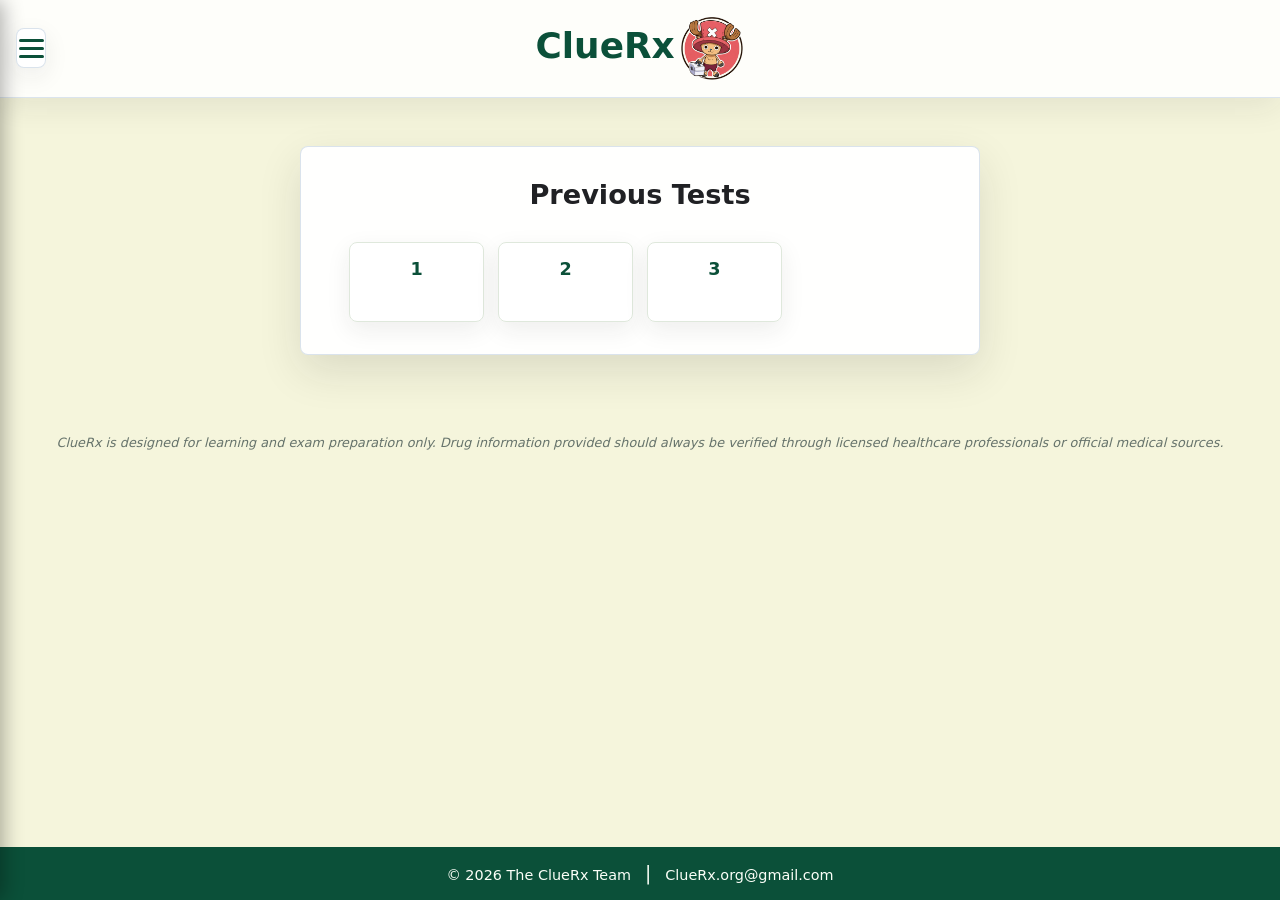
==== commit a168eafc: "Add files via upload" ====
--- a/index2.html
+++ b/index2.html
@@ -11,8 +11,7 @@
     <link rel="apple-touch-icon" sizes="180x180" href="/static/images/docturtle-apple-touch-icon.png">
 
     <!-- PNG sizes - 32x32 first for Chrome -->
-    <link rel="icon" type="image/png" sizes="32x32" href="/static/images/docturtle-favicon-32x32.png">
-    <link rel="icon" type="image/png" sizes="16x16" href="/static/images/docturtle-favicon-16x16.png">
+    <link rel="icon" type="image/png" href="/static/images/Docturtle.png">
 
     <!-- Manifest for Safari -->
     <link rel="manifest" href="/static/images/site.webmanifest">
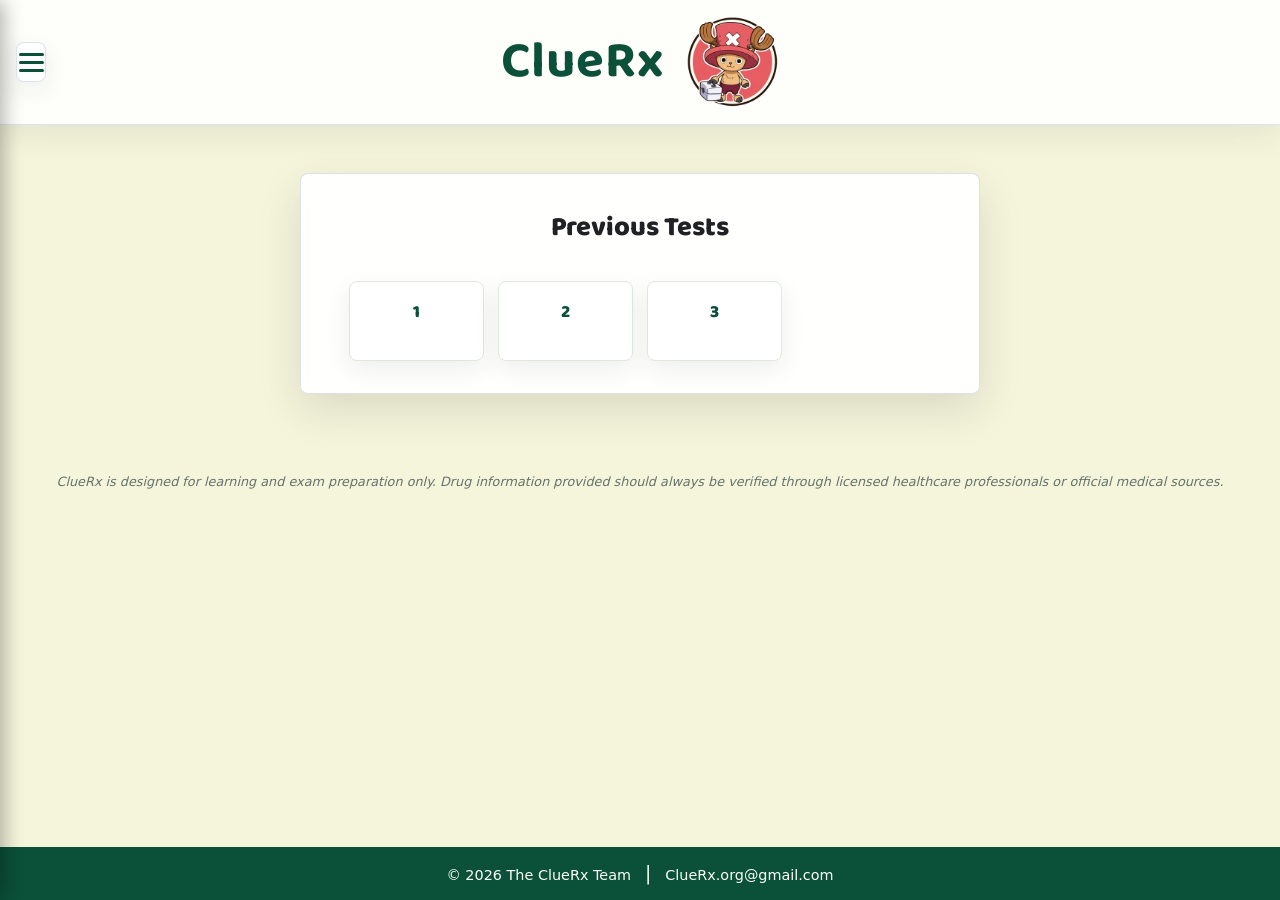
==== commit bb8d537e: "Add files via upload" ====
--- a/index2.html
+++ b/index2.html
@@ -9,6 +9,7 @@
     <title>ClueRx</title>
     <!-- Apple first for Safari -->
     <link rel="apple-touch-icon" sizes="180x180" href="/static/images/docturtle-apple-touch-icon.png">
+    <link href="https://fonts.googleapis.com/css2?family=Baloo+2:wght@700&display=swap" rel="stylesheet">
 
     <!-- PNG sizes - 32x32 first for Chrome -->
     <link rel="icon" type="image/png" href="/static/images/Docturtle.png">
@@ -107,7 +108,7 @@
   <div class="row">
     <div class="col-4"></div>
     <div class="col-4">
-      <h1 class="heading">ClueRx <img src="/static/images/Docturtle.png" alt="Docturtle icon" style="max-height: 1.8em; width: auto; vertical-align: middle; margin-left: -.2em;"></h1>
+      <h1 class="heading">ClueRx<img src="/static/images/Docturtle.png" alt="Docturtle icon" style="max-height: 1.8em; width: auto; vertical-align: middle; margin-left: 0.4em"></h1>
     </div>
     <div class="col-4"></div>
   </div>
--- a/static/css/style.css
+++ b/static/css/style.css
@@ -24,8 +24,15 @@
 
 .heading {
   margin: 0;
-  font-size: 2rem;
-  font-weight: 600;
+  color: var(--brand-dark);
+  font-size: clamp(2rem, 4vw, 3.2rem);
+  font-family: 'Baloo 2', cursive;
+  font-weight: 700;
+  letter-spacing: 1px;
+  display: flex;
+  align-items: center;
+  justify-content: center;
+  gap: 0.1rem;
 }
 
 .card-container {
@@ -2355,9 +2362,16 @@
 }
 
 .heading {
+  margin: 0;
   color: var(--brand-dark);
-  font-size: clamp(1.6rem, 2.8vw, 2.35rem);
-  font-weight: 800;
+  font-size: clamp(2rem, 4vw, 3.2rem);
+  font-family: 'Baloo 2', cursive;
+  font-weight: 700;
+  letter-spacing: 1px;
+  display: flex;
+  align-items: center;
+  justify-content: center;
+  gap: 0.1rem;
 }
 
 .card-container {
@@ -2367,6 +2381,8 @@
 
 .card {
   max-width: 680px;
+  font-family: 'Baloo 2', cursive;
+  font-size: clamp(0.95rem, 1.2vw, 1.05rem);
   border-radius: var(--radius);
   border: 1px solid rgba(216, 226, 235, 0.95);
   box-shadow: var(--shadow);
@@ -2377,6 +2393,7 @@
 .card-title {
   color: var(--ink);
   font-size: clamp(1.25rem, 2.5vw, 1.7rem);
+  font-family: 'Baloo 2', cursive;
   font-weight: 800;
   margin: 0 0 1rem;
 }
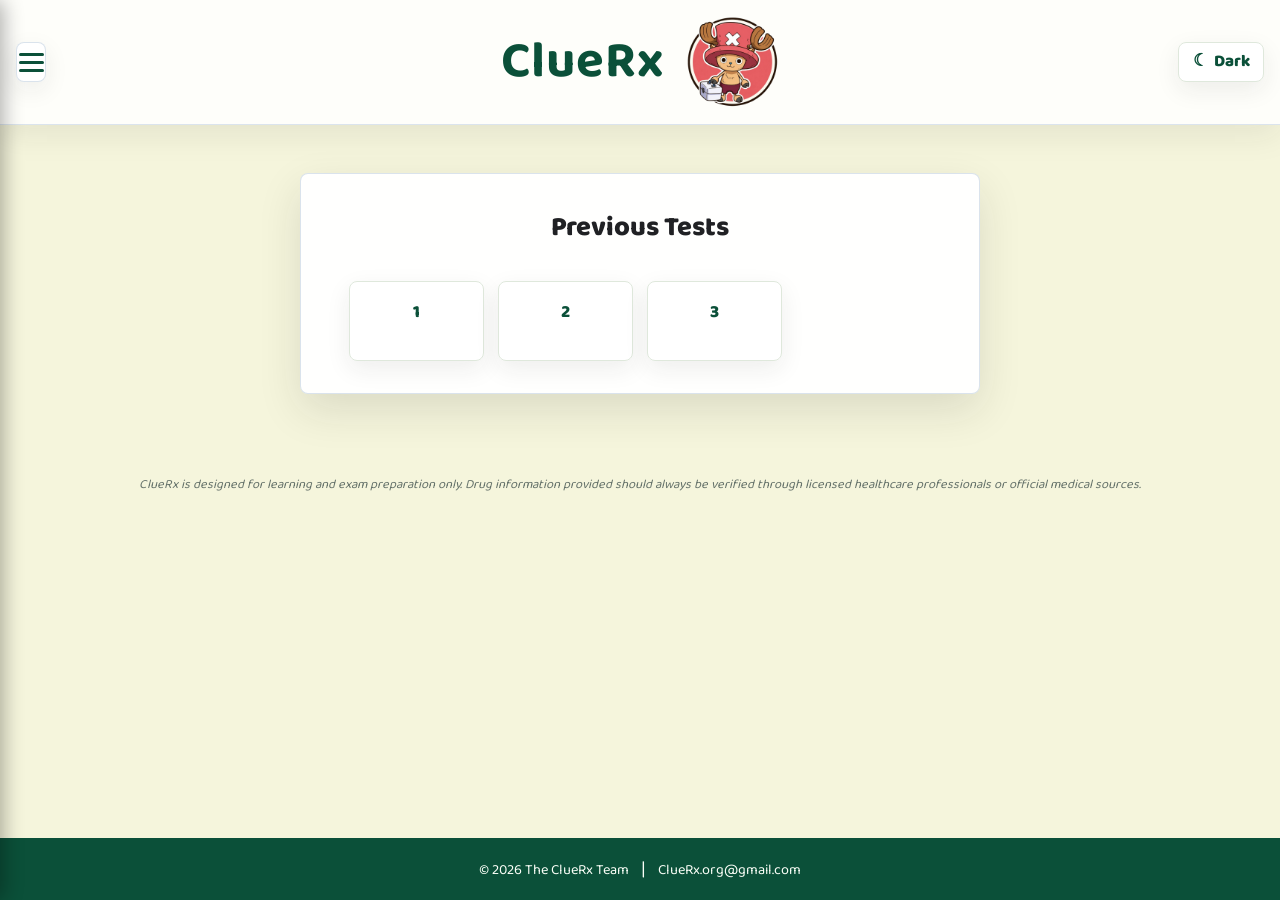
==== commit 908004ee: "Add files via upload" ====
--- a/index2.html
+++ b/index2.html
@@ -9,7 +9,7 @@
     <title>ClueRx</title>
     <!-- Apple first for Safari -->
     <link rel="apple-touch-icon" sizes="180x180" href="/static/images/docturtle-apple-touch-icon.png">
-    <link href="https://fonts.googleapis.com/css2?family=Baloo+2:wght@700&display=swap" rel="stylesheet">
+    <link href="https://fonts.googleapis.com/css2?family=Baloo+2:wght@400;500;600;700;800&display=swap" rel="stylesheet">
 
     <!-- PNG sizes - 32x32 first for Chrome -->
     <link rel="icon" type="image/png" href="/static/images/Docturtle.png">
@@ -37,7 +37,8 @@
       gtag('config', 'G-EDQY52BTVF');
     </script>
 
-    <script src="/static/js/archive.js?v=8" defer></script>
+    <script src="/static/js/archive.js?v=8" defer></script>
+    <script src="/static/js/theme.js?v=1" defer></script>
     <script>
       document.addEventListener('DOMContentLoaded', function() {
         // Hamburger menu functionality
@@ -110,9 +111,14 @@
     <div class="col-4">
       <h1 class="heading">ClueRx<img src="/static/images/Docturtle.png" alt="Docturtle icon" style="max-height: 1.8em; width: auto; vertical-align: middle; margin-left: 0.4em"></h1>
     </div>
-    <div class="col-4"></div>
-  </div>
-</header>
+    <div class="col-4 header-actions">
+      <button id="theme-toggle" class="theme-toggle" type="button" aria-label="Switch to dark mode" aria-pressed="false">
+        <span class="theme-toggle-icon" aria-hidden="true">☾</span>
+        <span class="theme-toggle-text">Dark</span>
+      </button>
+    </div>
+  </div>
+</header>
   <main>
     <div class="card-container">
       <div class="card">
--- a/static/css/style.css
+++ b/static/css/style.css
@@ -2,14 +2,15 @@
     box-sizing: border-box;
 }
 
-body {
-  margin: 0;
-  font-family: 'Inter', sans-serif;
-  background-color: beige;
-  color: #333;
-  display: flex;
-  flex-direction: column;
-  min-height: 100vh;
+body {
+  margin: 0;
+  font-family: 'Baloo 2', cursive;
+  font-size: 1.05rem;
+  background-color: beige;
+  color: #333;
+  display: flex;
+  flex-direction: column;
+  min-height: 100vh;
 }
 
 header {
@@ -2341,12 +2342,20 @@
   background: var(--page);
 }
 
-body {
-  font-family: Inter, ui-sans-serif, system-ui, -apple-system, BlinkMacSystemFont, "Segoe UI", sans-serif;
-  color: var(--ink);
-  background: var(--page);
-  letter-spacing: 0;
-}
+body {
+  font-family: 'Baloo 2', cursive;
+  font-size: 1.05rem;
+  color: var(--ink);
+  background: var(--page);
+  letter-spacing: 0;
+}
+
+button,
+input,
+select,
+textarea {
+  font: inherit;
+}
 
 main {
   width: 100%;
@@ -3028,7 +3037,211 @@
   background: var(--warning-soft);
 }
 
-.team-photo .placeholder {
-  background: linear-gradient(135deg, #f6fff5 0%, #e9f7ee 100%);
-  color: var(--brand-dark);
-}
+.team-photo .placeholder {
+  background: linear-gradient(135deg, #f6fff5 0%, #e9f7ee 100%);
+  color: var(--brand-dark);
+}
+
+.header-actions {
+  display: flex;
+  align-items: center;
+  justify-content: flex-end;
+}
+
+header > .row {
+  display: grid;
+  grid-template-columns: minmax(0, 1fr) auto minmax(0, 1fr);
+  align-items: center;
+  gap: 0.75rem;
+  width: 100%;
+}
+
+.theme-toggle {
+  display: inline-flex;
+  align-items: center;
+  justify-content: center;
+  gap: 0.35rem;
+  min-width: 5.4rem;
+  min-height: 2.45rem;
+  padding: 0.45rem 0.75rem;
+  border: 1px solid var(--line);
+  border-radius: var(--radius);
+  background: var(--paper);
+  color: var(--brand-dark);
+  box-shadow: var(--shadow-soft);
+  cursor: pointer;
+  font-weight: 800;
+  line-height: 1;
+  transition: transform 0.16s ease, border-color 0.16s ease, background-color 0.16s ease, color 0.16s ease, box-shadow 0.16s ease;
+}
+
+.theme-toggle:hover {
+  border-color: var(--brand);
+  color: var(--brand);
+  transform: translateY(-1px);
+}
+
+.theme-toggle-icon {
+  width: 1.05rem;
+  text-align: center;
+  font-size: 1.05rem;
+  line-height: 1;
+}
+
+html[data-theme="dark"] {
+  color-scheme: dark;
+  --ink: #eef7f1;
+  --muted: #b7c8bf;
+  --paper: #13231d;
+  --page: #08130f;
+  --line: #294139;
+  --brand: #54d69d;
+  --brand-dark: #8ff0bf;
+  --accent: #ff9a78;
+  --accent-soft: #3b241c;
+  --success: #54d69d;
+  --success-soft: #142e25;
+  --danger: #ff8490;
+  --danger-soft: #34191f;
+  --warning-soft: #302b19;
+  --shadow: 0 16px 44px rgba(0, 0, 0, 0.38);
+  --shadow-soft: 0 8px 24px rgba(0, 0, 0, 0.32);
+}
+
+html[data-theme="dark"],
+html[data-theme="dark"] body {
+  background: var(--page);
+  color: var(--ink);
+}
+
+html[data-theme="dark"] header {
+  background: rgba(13, 28, 23, 0.9);
+  border-bottom-color: rgba(69, 100, 88, 0.85);
+  box-shadow: 0 10px 30px rgba(0, 0, 0, 0.34);
+}
+
+html[data-theme="dark"] .heading,
+html[data-theme="dark"] .card-title,
+html[data-theme="dark"] .summary-title,
+html[data-theme="dark"] .team-title,
+html[data-theme="dark"] .team-name,
+html[data-theme="dark"] .tile-number,
+html[data-theme="dark"] .archive-subtitle,
+html[data-theme="dark"] .archive-card-header-text .card-title,
+html[data-theme="dark"] .stats-button,
+html[data-theme="dark"] .archive-button,
+html[data-theme="dark"] .today-button {
+  color: var(--brand-dark) !important;
+}
+
+html[data-theme="dark"] .card,
+html[data-theme="dark"] .modal-content,
+html[data-theme="dark"] .modal-face,
+html[data-theme="dark"] .cookie-notification,
+html[data-theme="dark"] .team-member,
+html[data-theme="dark"] .archive-tile,
+html[data-theme="dark"] .record-card,
+html[data-theme="dark"] .stat-item,
+html[data-theme="dark"] .guess-distribution-chart {
+  background-color: rgba(19, 35, 29, 0.97);
+  border-color: var(--line);
+  color: var(--ink);
+}
+
+html[data-theme="dark"] .symptom,
+html[data-theme="dark"] .summary-text > p,
+html[data-theme="dark"] .summary-section,
+html[data-theme="dark"] .guess-history-item,
+html[data-theme="dark"] .guess-recap-item {
+  background: linear-gradient(180deg, #172c25 0%, #10231d 100%);
+  border-color: var(--line);
+  color: var(--ink);
+}
+
+html[data-theme="dark"] .symptom:empty {
+  background: repeating-linear-gradient(
+    135deg,
+    #14241f 0,
+    #14241f 12px,
+    #10201a 12px,
+    #10201a 24px
+  );
+}
+
+html[data-theme="dark"] #guess,
+html[data-theme="dark"] input,
+html[data-theme="dark"] select,
+html[data-theme="dark"] textarea {
+  background: #0d1f19;
+  border-color: var(--line);
+  color: var(--ink);
+  box-shadow: inset 0 1px 0 rgba(255, 255, 255, 0.04);
+}
+
+html[data-theme="dark"] #guess:focus {
+  background: #102820;
+  box-shadow: 0 0 0 4px rgba(84, 214, 157, 0.18);
+}
+
+html[data-theme="dark"] #guess::placeholder,
+html[data-theme="dark"] input::placeholder,
+html[data-theme="dark"] textarea::placeholder {
+  color: #90a79c;
+}
+
+html[data-theme="dark"] .mobile-menu-button,
+html[data-theme="dark"] .theme-toggle,
+html[data-theme="dark"] .mobile-menu,
+html[data-theme="dark"] .suggestions {
+  background: rgba(19, 35, 29, 0.98);
+  border-color: var(--line);
+  color: var(--ink);
+}
+
+html[data-theme="dark"] .hamburger-line {
+  background: var(--brand-dark);
+}
+
+html[data-theme="dark"] .mobile-menu-item {
+  color: var(--ink);
+}
+
+html[data-theme="dark"] .mobile-menu-item:hover,
+html[data-theme="dark"] .mobile-menu-item.active {
+  background: #17372d;
+  color: var(--brand-dark);
+}
+
+html[data-theme="dark"] .theme-toggle:hover {
+  background: #17372d;
+  color: var(--brand-dark);
+}
+
+html[data-theme="dark"] .disclaimer,
+html[data-theme="dark"] .footer,
+html[data-theme="dark"] .summary-text,
+html[data-theme="dark"] .stats-record,
+html[data-theme="dark"] .stats-empty,
+html[data-theme="dark"] .stat-label,
+html[data-theme="dark"] .tile-date {
+  color: var(--muted);
+}
+
+html[data-theme="dark"] .share-button svg {
+  stroke: currentColor;
+}
+
+html[data-theme="dark"] #modal-copy-message {
+  color: var(--ink) !important;
+}
+
+@media screen and (max-width: 480px) {
+  .theme-toggle {
+    min-width: 2.65rem;
+    padding: 0.45rem;
+  }
+
+  .theme-toggle-text {
+    display: none;
+  }
+}
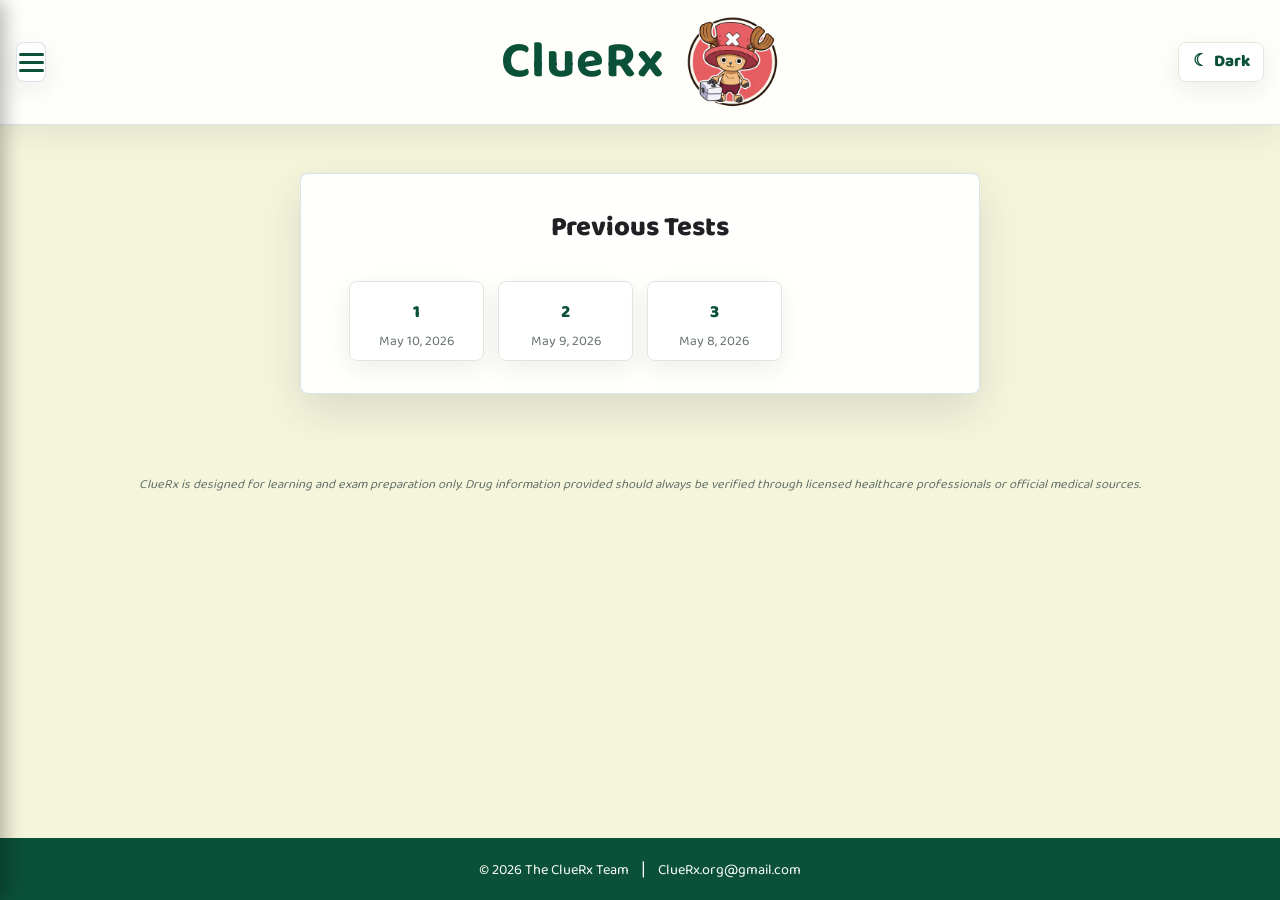
==== commit b17d155f: "Add files via upload" ====
--- a/index2.html
+++ b/index2.html
@@ -25,7 +25,7 @@
     <meta name="description" content="ClueRx Records - Review demo questions and clues.">
     <meta property="og:title" content="ClueRx Records">
     <meta property="og:description" content="Review demo ClueRx questions and clues.">
-    <link rel="stylesheet" href="/static/css/style.css?v=17">
+    <link rel="stylesheet" href="/static/css/style.css?v=19">
 
     <!-- Google tag (gtag.js) -->
     <script async src="https://www.googletagmanager.com/gtag/js?id=G-EDQY52BTVF"></script>
@@ -37,7 +37,7 @@
       gtag('config', 'G-EDQY52BTVF');
     </script>
 
-    <script src="/static/js/archive.js?v=8" defer></script>
+    <script src="/static/js/archive.js?v=11" defer></script>
     <script src="/static/js/theme.js?v=1" defer></script>
     <script>
       document.addEventListener('DOMContentLoaded', function() {
@@ -113,7 +113,7 @@
     </div>
     <div class="col-4 header-actions">
       <button id="theme-toggle" class="theme-toggle" type="button" aria-label="Switch to dark mode" aria-pressed="false">
-        <span class="theme-toggle-icon" aria-hidden="true">☾</span>
+        <span class="theme-toggle-icon" aria-hidden="true">&#9790;</span>
         <span class="theme-toggle-text">Dark</span>
       </button>
     </div>
--- a/static/css/style.css
+++ b/static/css/style.css
@@ -54,7 +54,7 @@
   text-align: center;
 }
 
-/* Card flip zone â€” only wraps the clue area */
+/* Card flip zone - only wraps the clue area */
 .card-flip-zone {
   position: relative;
   perspective: 1200px;
@@ -72,7 +72,7 @@
   transform: rotateY(180deg);
 }
 
-/* Front face stays in normal flow â€” its height drives the zone */
+/* Front face stays in normal flow - its height drives the zone */
 .card-face-front {
   backface-visibility: hidden;
   -webkit-backface-visibility: hidden;
@@ -175,7 +175,7 @@
   margin-left: auto;
 }
 
-/* Summary toggle button â€” replaces submit button after game ends */
+/* Summary toggle button - replaces submit button after game ends */
 .summary-btn {
   background: linear-gradient(135deg, var(--accent) 0%, #d85a3f 100%);
   color: white;
@@ -715,10 +715,28 @@
   box-shadow: 0 4px 20px rgba(0,0,0,0.3);
 }
 
-#modal-message {
-  font-size: 1.25rem;
-  margin-bottom: 1rem;
-}
+#modal-message {
+  font-size: 1.25rem;
+  margin-bottom: 1rem;
+}
+
+.result-notice {
+  margin: 1rem 0 1rem;
+  padding: 0.75rem;
+  border: 2px solid var(--line);
+  border-radius: var(--radius);
+  color: #202124;
+}
+
+.result-notice-win {
+  background-color: #e6f3ff;
+  border-color: #2196f3;
+}
+
+.result-notice-loss {
+  background-color: #fff3e0;
+  border-color: #ff9800;
+}
 
 #modal-share-btn,
 #modal-close-btn {
@@ -2012,19 +2030,21 @@
   justify-content: flex-start;
 }
 
-.archive-card-nav-btn {
-  display: flex;
-  align-items: center;
-  justify-content: center;
-  background-color: var(--brand-dark);
-  color: white;
-  text-decoration: none;
-  font-size: 0.78rem;
-  font-weight: 700;
-  width: 90px;
-  height: 48px;
-  white-space: nowrap;
-  transition: filter 0.2s;
+.archive-card-nav-btn {
+  display: flex;
+  align-items: center;
+  justify-content: center;
+  background-color: var(--brand-dark);
+  border: 0;
+  color: white;
+  cursor: pointer;
+  text-decoration: none;
+  font-size: 1.55rem;
+  font-weight: 700;
+  width: 90px;
+  height: 48px;
+  white-space: nowrap;
+  transition: filter 0.2s;
   letter-spacing: 0.02em;
 }
 
@@ -2038,9 +2058,19 @@
   padding-right: 28px;
 }
 
-.archive-card-nav-btn:hover {
-  filter: brightness(0.82);
-}
+.archive-card-nav-btn:hover {
+  filter: brightness(0.82);
+}
+
+.archive-card-nav-btn:disabled {
+  cursor: not-allowed;
+  filter: grayscale(0.45);
+  opacity: 0.35;
+}
+
+.archive-card-nav-btn:disabled:hover {
+  filter: grayscale(0.45);
+}
 
 @media screen and (max-width: 768px) {
   .archive-card-row {
@@ -2055,12 +2085,12 @@
     width: 72px;
   }
 
-  .archive-card-nav-btn {
-    width: 72px;
-    height: 40px;
-    font-size: 0.72rem;
-  }
-}
+  .archive-card-nav-btn {
+    width: 72px;
+    height: 40px;
+    font-size: 1.25rem;
+  }
+}
 
 /* =============================================
    Meet the Team page
@@ -3218,13 +3248,16 @@
 }
 
 html[data-theme="dark"] .disclaimer,
-html[data-theme="dark"] .footer,
 html[data-theme="dark"] .summary-text,
 html[data-theme="dark"] .stats-record,
 html[data-theme="dark"] .stats-empty,
 html[data-theme="dark"] .stat-label,
 html[data-theme="dark"] .tile-date {
   color: var(--muted);
+}
+
+html[data-theme="dark"] .footer {
+  color: #f4fff8;
 }
 
 html[data-theme="dark"] .share-button svg {
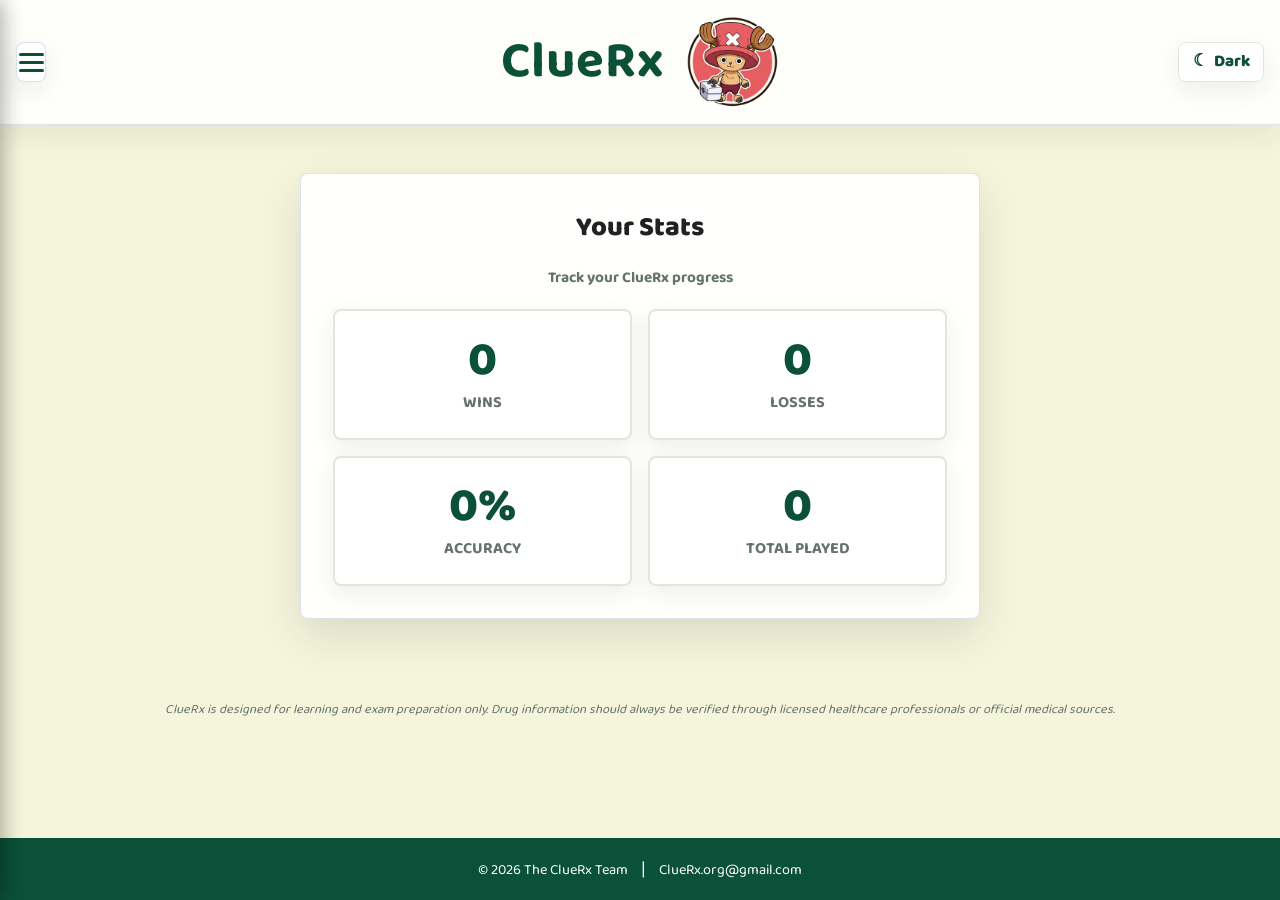
==== commit 2f260420: "Add files via upload" ====
--- a/index2.html
+++ b/index2.html
@@ -1,136 +1,423 @@
-
-
 <!DOCTYPE html>
 <html lang="en">
   <head>
     <meta charset="UTF-8">
     <meta name="viewport" content="width=device-width, initial-scale=1.0">
     <meta http-equiv="X-UA-Compatible" content="ie=edge">
-    <title>ClueRx</title>
-    <!-- Apple first for Safari -->
+
+    <title>ClueRx Stats</title>
+
     <link rel="apple-touch-icon" sizes="180x180" href="/static/images/docturtle-apple-touch-icon.png">
-    <link href="https://fonts.googleapis.com/css2?family=Baloo+2:wght@400;500;600;700;800&display=swap" rel="stylesheet">
-
-    <!-- PNG sizes - 32x32 first for Chrome -->
+
+    <link href="https://fonts.googleapis.com/css2?family=Baloo+2:wght@400;500;600;700;800&display=swap" rel="stylesheet">
+
     <link rel="icon" type="image/png" href="/static/images/Docturtle.png">
 
-    <!-- Manifest for Safari -->
     <link rel="manifest" href="/static/images/site.webmanifest">
 
-    <!-- ICO for compatibility -->
     <link rel="icon" type="image/x-icon" href="/static/images/docturtle-favicon.ico">
 
-    <!-- Android Chrome -->
     <link rel="icon" type="image/png" sizes="192x192" href="/static/images/docturtle-android-chrome-192x192.png">
-    <meta name="description" content="ClueRx Records - Review demo questions and clues.">
-    <meta property="og:title" content="ClueRx Records">
-    <meta property="og:description" content="Review demo ClueRx questions and clues.">
-    <link rel="stylesheet" href="/static/css/style.css?v=19">
-
-    <!-- Google tag (gtag.js) -->
-    <script async src="https://www.googletagmanager.com/gtag/js?id=G-EDQY52BTVF"></script>
+
+    <meta name="description" content="Track your ClueRx stats and performance.">
+
+    <meta property="og:title" content="ClueRx Stats">
+
+    <meta property="og:description" content="Track your ClueRx stats and performance.">
+
+    <link rel="stylesheet" href="/static/css/style.css?v=19">
+
+    <script src="/static/js/archive.js?v=11" defer></script>
+
+    <script src="/static/js/theme.js?v=1" defer></script>
+
+    <style>
+
+      .stats-grid {
+        display: grid;
+        grid-template-columns: repeat(2, 1fr);
+        gap: 1rem;
+        margin-top: 1.2rem;
+      }
+
+      .stat-card {
+        background: #fff;
+        border: 2px solid var(--line);
+        border-radius: var(--radius);
+        padding: 1.6rem 1rem;
+        text-align: center;
+        box-shadow: var(--shadow-soft);
+        transition: transform 0.16s ease,
+                    border-color 0.16s ease,
+                    box-shadow 0.16s ease;
+      }
+
+      .stat-card:hover {
+        transform: translateY(-2px);
+        border-color: var(--brand);
+        box-shadow: var(--shadow);
+      }
+
+      .stat-number {
+        display: block;
+        font-size: clamp(2rem, 8vw, 3rem);
+        font-weight: 800;
+        color: var(--brand-dark);
+        line-height: 1;
+      }
+
+      .stat-label {
+        margin-top: 0.5rem;
+        color: var(--muted);
+        font-size: 1rem;
+        font-weight: 700;
+      }
+
+      html[data-theme="dark"] .stat-card {
+        background: rgba(19, 35, 29, 0.97);
+      }
+
+      .stats-subtitle {
+        margin-top: 0.4rem;
+        text-align: center;
+        color: var(--muted);
+        font-weight: 700;
+      }
+
+    </style>
+
     <script>
-      window.dataLayer = window.dataLayer || [];
-      function gtag(){dataLayer.push(arguments);}
-      gtag('js', new Date());
-
-      gtag('config', 'G-EDQY52BTVF');
-    </script>
-
-    <script src="/static/js/archive.js?v=11" defer></script>
-    <script src="/static/js/theme.js?v=1" defer></script>
-    <script>
+
       document.addEventListener('DOMContentLoaded', function() {
-        // Hamburger menu functionality
-        const mobileMenuButton = document.getElementById('mobile-menu-button');
-        const mobileMenu = document.getElementById('mobile-menu');
-        const menuBackdrop = document.getElementById('menu-backdrop');
+
+        const mobileMenuButton =
+          document.getElementById('mobile-menu-button');
+
+        const mobileMenu =
+          document.getElementById('mobile-menu');
+
+        const menuBackdrop =
+          document.getElementById('menu-backdrop');
 
         function closeMenu() {
+
           mobileMenuButton.classList.remove('active');
+
           mobileMenu.classList.remove('active');
-          if (menuBackdrop) menuBackdrop.classList.remove('active');
+
+          if (menuBackdrop)
+            menuBackdrop.classList.remove('active');
+
         }
 
         if (mobileMenuButton && mobileMenu) {
-          // Toggle menu
+
           mobileMenuButton.addEventListener('click', function() {
+
             mobileMenuButton.classList.toggle('active');
+
             mobileMenu.classList.toggle('active');
-            if (menuBackdrop) menuBackdrop.classList.toggle('active');
+
+            if (menuBackdrop)
+              menuBackdrop.classList.toggle('active');
+
           });
 
-          // Close menu when clicking backdrop
           if (menuBackdrop) {
-            menuBackdrop.addEventListener('click', closeMenu);
+
+            menuBackdrop.addEventListener(
+              'click',
+              closeMenu
+            );
+
           }
         }
+
+        updateStats();
+
       });
+
+      function updateStats() {
+
+        const results =
+          JSON.parse(
+            localStorage.getItem(
+              'cluerx_archive_results'
+            )
+          ) || {};
+
+        let wins = 0;
+        let losses = 0;
+
+        Object.values(results).forEach(result => {
+
+          if (result === 'won')
+            wins++;
+
+          if (result === 'lost')
+            losses++;
+
+        });
+
+        const total = wins + losses;
+
+        const accuracy =
+          total > 0
+            ? Math.round((wins / total) * 100)
+            : 0;
+
+        document.getElementById('wins-count')
+          .textContent = wins;
+
+        document.getElementById('loss-count')
+          .textContent = losses;
+
+        document.getElementById('accuracy-count')
+          .textContent = accuracy + '%';
+
+        document.getElementById('total-count')
+          .textContent = total;
+
+      }
+
     </script>
+
   </head>
 
   <body>
-  <header>
-  <!-- Hamburger menu button (visible on all screen sizes) -->
-  <button id="mobile-menu-button" class="mobile-menu-button always-visible" aria-label="Menu">
-    <span class="hamburger-line"></span>
-    <span class="hamburger-line"></span>
-    <span class="hamburger-line"></span>
-  </button>
-
-  <!-- Menu overlay -->
-  <nav id="mobile-menu" class="mobile-menu">
-    <a href="/index.html" class="mobile-menu-item">
-      <svg xmlns="http://www.w3.org/2000/svg" width="20" height="20" fill="currentColor" viewBox="0 0 24 24">
-        <path d="M10 20v-6h4v6h5v-8h3L12 3 2 12h3v8z"/>
-      </svg>
-      Play
-    </a>
-    <a href="/index2.html" class="mobile-menu-item active">
-      <svg xmlns="http://www.w3.org/2000/svg" width="20" height="20" fill="currentColor" viewBox="0 0 24 24">
-        <path d="M3 4v16c0 1.1.9 2 2 2h14c1.1 0 2-.9 2-2V8l-6-6H5c-1.1 0-2 .9-2 2z"/>
-        <path d="M13 2v6h6"/>
-        <path d="M8 12h8"/>
-        <path d="M8 16h8"/>
-      </svg>
-      Records
-    </a>
-    <a href="/index3.html" class="mobile-menu-item">
-      <svg xmlns="http://www.w3.org/2000/svg" width="20" height="20" fill="currentColor" viewBox="0 0 24 24">
-        <path d="M16 11c1.66 0 2.99-1.34 2.99-3S17.66 5 16 5c-1.66 0-3 1.34-3 3s1.34 3 3 3zm-8 0c1.66 0 2.99-1.34 2.99-3S9.66 5 8 5C6.34 5 5 6.34 5 8s1.34 3 3 3zm0 2c-2.33 0-7 1.17-7 3.5V19h14v-2.5c0-2.33-4.67-3.5-7-3.5zm8 0c-.29 0-.62.02-.97.05 1.16.84 1.97 1.97 1.97 3.45V19h6v-2.5c0-2.33-4.67-3.5-7-3.5z"/>
-      </svg>
-      Creator
-    </a>
-  </nav>
-
-  <!-- Backdrop for drawer menu -->
-  <div id="menu-backdrop" class="menu-backdrop"></div>
-
-  <div class="row">
-    <div class="col-4"></div>
-    <div class="col-4">
-      <h1 class="heading">ClueRx<img src="/static/images/Docturtle.png" alt="Docturtle icon" style="max-height: 1.8em; width: auto; vertical-align: middle; margin-left: 0.4em"></h1>
-    </div>
-    <div class="col-4 header-actions">
-      <button id="theme-toggle" class="theme-toggle" type="button" aria-label="Switch to dark mode" aria-pressed="false">
-        <span class="theme-toggle-icon" aria-hidden="true">&#9790;</span>
-        <span class="theme-toggle-text">Dark</span>
-      </button>
-    </div>
-  </div>
-</header>
-  <main>
-    <div class="card-container">
-      <div class="card">
-        <h2 class="card-title">Previous Tests</h2>
-        <div class="archive-grid" id="archive-grid">
-          <!-- Records will be generated by JavaScript -->
+
+    <header>
+
+      <button
+        id="mobile-menu-button"
+        class="mobile-menu-button always-visible"
+        aria-label="Menu">
+
+        <span class="hamburger-line"></span>
+        <span class="hamburger-line"></span>
+        <span class="hamburger-line"></span>
+
+      </button>
+
+      <nav id="mobile-menu" class="mobile-menu">
+
+        <a href="/index.html" class="mobile-menu-item">
+
+          <svg xmlns="http://www.w3.org/2000/svg"
+               width="20"
+               height="20"
+               fill="currentColor"
+               viewBox="0 0 24 24">
+
+            <path d="M10 20v-6h4v6h5v-8h3L12 3 2 12h3v8z"/>
+
+          </svg>
+
+          Play
+
+        </a>
+
+        <a href="/index2.html"
+           class="mobile-menu-item active">
+
+          <svg xmlns="http://www.w3.org/2000/svg"
+               width="20"
+               height="20"
+               fill="currentColor"
+               viewBox="0 0 24 24">
+
+            <path d="M3 13h8V3H3v10zm10 8h8V3h-8v18zm-10 0h8v-6H3v6z"/>
+
+          </svg>
+
+          Stats
+
+        </a>
+
+        <a href="/index3.html"
+           class="mobile-menu-item">
+
+          <svg xmlns="http://www.w3.org/2000/svg"
+               width="20"
+               height="20"
+               fill="currentColor"
+               viewBox="0 0 24 24">
+
+            <path d="M16 11c1.66 0 2.99-1.34 2.99-3S17.66 5 16 5c-1.66 0-3 1.34-3 3s1.34 3 3 3zm-8 0c1.66 0 2.99-1.34 2.99-3S9.66 5 8 5C6.34 5 5 6.34 5 8s1.34 3 3 3zm0 2c-2.33 0-7 1.17-7 3.5V19h14v-2.5c0-2.33-4.67-3.5-7-3.5zm8 0c-.29 0-.62.02-.97.05 1.16.84 1.97 1.97 1.97 3.45V19h6v-2.5c0-2.33-4.67-3.5-7-3.5z"/>
+
+          </svg>
+
+          Creator
+
+        </a>
+
+      </nav>
+
+      <div id="menu-backdrop"
+           class="menu-backdrop"></div>
+
+      <div class="row">
+
+        <div class="col-4"></div>
+
+        <div class="col-4">
+
+          <h1 class="heading">
+
+            ClueRx
+
+            <img
+              src="/static/images/Docturtle.png"
+              alt="Docturtle icon"
+              style="
+                max-height: 1.8em;
+                width: auto;
+                vertical-align: middle;
+                margin-left: 0.4em
+              ">
+
+          </h1>
+
         </div>
+
+        <div class="col-4 header-actions">
+
+          <button
+            id="theme-toggle"
+            class="theme-toggle"
+            type="button"
+            aria-label="Switch to dark mode"
+            aria-pressed="false">
+
+            <span class="theme-toggle-icon"
+                  aria-hidden="true">
+
+              &#9790;
+
+            </span>
+
+            <span class="theme-toggle-text">
+              Dark
+            </span>
+
+          </button>
+
+        </div>
+
       </div>
-    </div>
-  </main>
-
-  <p class="disclaimer">ClueRx is designed for learning and exam preparation only. Drug information provided should always be verified through licensed healthcare professionals or official medical sources.</p>
-  <p class="footer">&copy; 2026 The ClueRx Team <span style="font-size: 1.3em; font-weight: 300; margin: 0 0.5em;">|</span> ClueRx.org@gmail.com</p>
-</body>
-</html>
+
+    </header>
+
+    <main>
+
+      <div class="card-container">
+
+        <section class="card">
+
+          <h2 class="card-title">
+            Your Stats
+          </h2>
+
+          <p class="stats-subtitle">
+            Track your ClueRx progress
+          </p>
+
+          <div class="stats-grid">
+
+            <div class="stat-card">
+
+              <span
+                class="stat-number"
+                id="wins-count">
+
+                0
+
+              </span>
+
+              <div class="stat-label">
+                Wins
+              </div>
+
+            </div>
+
+            <div class="stat-card">
+
+              <span
+                class="stat-number"
+                id="loss-count">
+
+                0
+
+              </span>
+
+              <div class="stat-label">
+                Losses
+              </div>
+
+            </div>
+
+            <div class="stat-card">
+
+              <span
+                class="stat-number"
+                id="accuracy-count">
+
+                0%
+
+              </span>
+
+              <div class="stat-label">
+                Accuracy
+              </div>
+
+            </div>
+
+            <div class="stat-card">
+
+              <span
+                class="stat-number"
+                id="total-count">
+
+                0
+
+              </span>
+
+              <div class="stat-label">
+                Total Played
+              </div>
+
+            </div>
+
+          </div>
+
+        </section>
+
+      </div>
+
+    </main>
+
+    <p class="disclaimer">
+      ClueRx is designed for learning and exam preparation only.
+      Drug information should always be verified through licensed
+      healthcare professionals or official medical sources.
+    </p>
+
+    <p class="footer">
+
+      &copy; 2026 The ClueRx Team
+
+      <span style="
+        font-size: 1.3em;
+        font-weight: 300;
+        margin: 0 0.5em;">
+
+        |
+
+      </span>
+
+      ClueRx.org@gmail.com
+
+    </p>
+
+  </body>
+</html>
--- a/static/css/style.css
+++ b/static/css/style.css
@@ -2,15 +2,15 @@
     box-sizing: border-box;
 }
 
-body {
-  margin: 0;
-  font-family: 'Baloo 2', cursive;
-  font-size: 1.05rem;
-  background-color: beige;
-  color: #333;
-  display: flex;
-  flex-direction: column;
-  min-height: 100vh;
+body {
+  margin: 0;
+  font-family: 'Baloo 2', cursive;
+  font-size: 1.05rem;
+  background-color: beige;
+  color: #333;
+  display: flex;
+  flex-direction: column;
+  min-height: 100vh;
 }
 
 header {
@@ -54,7 +54,7 @@
   text-align: center;
 }
 
-/* Card flip zone - only wraps the clue area */
+/* Card flip zone - only wraps the clue area */
 .card-flip-zone {
   position: relative;
   perspective: 1200px;
@@ -72,7 +72,7 @@
   transform: rotateY(180deg);
 }
 
-/* Front face stays in normal flow - its height drives the zone */
+/* Front face stays in normal flow - its height drives the zone */
 .card-face-front {
   backface-visibility: hidden;
   -webkit-backface-visibility: hidden;
@@ -175,7 +175,7 @@
   margin-left: auto;
 }
 
-/* Summary toggle button - replaces submit button after game ends */
+/* Summary toggle button - replaces submit button after game ends */
 .summary-btn {
   background: linear-gradient(135deg, var(--accent) 0%, #d85a3f 100%);
   color: white;
@@ -715,28 +715,28 @@
   box-shadow: 0 4px 20px rgba(0,0,0,0.3);
 }
 
-#modal-message {
-  font-size: 1.25rem;
-  margin-bottom: 1rem;
-}
-
-.result-notice {
-  margin: 1rem 0 1rem;
-  padding: 0.75rem;
-  border: 2px solid var(--line);
-  border-radius: var(--radius);
-  color: #202124;
-}
-
-.result-notice-win {
-  background-color: #e6f3ff;
-  border-color: #2196f3;
-}
-
-.result-notice-loss {
-  background-color: #fff3e0;
-  border-color: #ff9800;
-}
+#modal-message {
+  font-size: 1.25rem;
+  margin-bottom: 1rem;
+}
+
+.result-notice {
+  margin: 1rem 0 1rem;
+  padding: 0.75rem;
+  border: 2px solid var(--line);
+  border-radius: var(--radius);
+  color: #202124;
+}
+
+.result-notice-win {
+  background-color: #e6f3ff;
+  border-color: #2196f3;
+}
+
+.result-notice-loss {
+  background-color: #fff3e0;
+  border-color: #ff9800;
+}
 
 #modal-share-btn,
 #modal-close-btn {
@@ -2030,21 +2030,21 @@
   justify-content: flex-start;
 }
 
-.archive-card-nav-btn {
-  display: flex;
-  align-items: center;
-  justify-content: center;
-  background-color: var(--brand-dark);
-  border: 0;
-  color: white;
-  cursor: pointer;
-  text-decoration: none;
-  font-size: 1.55rem;
-  font-weight: 700;
-  width: 90px;
-  height: 48px;
-  white-space: nowrap;
-  transition: filter 0.2s;
+.archive-card-nav-btn {
+  display: flex;
+  align-items: center;
+  justify-content: center;
+  background-color: var(--brand-dark);
+  border: 0;
+  color: white;
+  cursor: pointer;
+  text-decoration: none;
+  font-size: 1.55rem;
+  font-weight: 700;
+  width: 90px;
+  height: 48px;
+  white-space: nowrap;
+  transition: filter 0.2s;
   letter-spacing: 0.02em;
 }
 
@@ -2058,19 +2058,19 @@
   padding-right: 28px;
 }
 
-.archive-card-nav-btn:hover {
-  filter: brightness(0.82);
-}
-
-.archive-card-nav-btn:disabled {
-  cursor: not-allowed;
-  filter: grayscale(0.45);
-  opacity: 0.35;
-}
-
-.archive-card-nav-btn:disabled:hover {
-  filter: grayscale(0.45);
-}
+.archive-card-nav-btn:hover {
+  filter: brightness(0.82);
+}
+
+.archive-card-nav-btn:disabled {
+  cursor: not-allowed;
+  filter: grayscale(0.45);
+  opacity: 0.35;
+}
+
+.archive-card-nav-btn:disabled:hover {
+  filter: grayscale(0.45);
+}
 
 @media screen and (max-width: 768px) {
   .archive-card-row {
@@ -2085,12 +2085,12 @@
     width: 72px;
   }
 
-  .archive-card-nav-btn {
-    width: 72px;
-    height: 40px;
-    font-size: 1.25rem;
-  }
-}
+  .archive-card-nav-btn {
+    width: 72px;
+    height: 40px;
+    font-size: 1.25rem;
+  }
+}
 
 /* =============================================
    Meet the Team page
@@ -2372,20 +2372,20 @@
   background: var(--page);
 }
 
-body {
-  font-family: 'Baloo 2', cursive;
-  font-size: 1.05rem;
-  color: var(--ink);
-  background: var(--page);
-  letter-spacing: 0;
-}
-
-button,
-input,
-select,
-textarea {
-  font: inherit;
-}
+body {
+  font-family: 'Baloo 2', cursive;
+  font-size: 1.05rem;
+  color: var(--ink);
+  background: var(--page);
+  letter-spacing: 0;
+}
+
+button,
+input,
+select,
+textarea {
+  font: inherit;
+}
 
 main {
   width: 100%;
@@ -3067,214 +3067,691 @@
   background: var(--warning-soft);
 }
 
-.team-photo .placeholder {
-  background: linear-gradient(135deg, #f6fff5 0%, #e9f7ee 100%);
-  color: var(--brand-dark);
-}
-
-.header-actions {
-  display: flex;
-  align-items: center;
-  justify-content: flex-end;
-}
-
-header > .row {
-  display: grid;
-  grid-template-columns: minmax(0, 1fr) auto minmax(0, 1fr);
-  align-items: center;
-  gap: 0.75rem;
-  width: 100%;
-}
-
-.theme-toggle {
-  display: inline-flex;
-  align-items: center;
-  justify-content: center;
-  gap: 0.35rem;
-  min-width: 5.4rem;
-  min-height: 2.45rem;
-  padding: 0.45rem 0.75rem;
-  border: 1px solid var(--line);
-  border-radius: var(--radius);
-  background: var(--paper);
-  color: var(--brand-dark);
-  box-shadow: var(--shadow-soft);
-  cursor: pointer;
-  font-weight: 800;
-  line-height: 1;
-  transition: transform 0.16s ease, border-color 0.16s ease, background-color 0.16s ease, color 0.16s ease, box-shadow 0.16s ease;
-}
-
-.theme-toggle:hover {
-  border-color: var(--brand);
-  color: var(--brand);
-  transform: translateY(-1px);
-}
-
-.theme-toggle-icon {
-  width: 1.05rem;
-  text-align: center;
-  font-size: 1.05rem;
-  line-height: 1;
-}
-
-html[data-theme="dark"] {
-  color-scheme: dark;
-  --ink: #eef7f1;
-  --muted: #b7c8bf;
-  --paper: #13231d;
-  --page: #08130f;
-  --line: #294139;
-  --brand: #54d69d;
-  --brand-dark: #8ff0bf;
-  --accent: #ff9a78;
-  --accent-soft: #3b241c;
-  --success: #54d69d;
-  --success-soft: #142e25;
-  --danger: #ff8490;
-  --danger-soft: #34191f;
-  --warning-soft: #302b19;
-  --shadow: 0 16px 44px rgba(0, 0, 0, 0.38);
-  --shadow-soft: 0 8px 24px rgba(0, 0, 0, 0.32);
-}
-
-html[data-theme="dark"],
-html[data-theme="dark"] body {
-  background: var(--page);
-  color: var(--ink);
-}
-
-html[data-theme="dark"] header {
-  background: rgba(13, 28, 23, 0.9);
-  border-bottom-color: rgba(69, 100, 88, 0.85);
-  box-shadow: 0 10px 30px rgba(0, 0, 0, 0.34);
-}
-
-html[data-theme="dark"] .heading,
-html[data-theme="dark"] .card-title,
-html[data-theme="dark"] .summary-title,
-html[data-theme="dark"] .team-title,
-html[data-theme="dark"] .team-name,
-html[data-theme="dark"] .tile-number,
-html[data-theme="dark"] .archive-subtitle,
-html[data-theme="dark"] .archive-card-header-text .card-title,
-html[data-theme="dark"] .stats-button,
-html[data-theme="dark"] .archive-button,
-html[data-theme="dark"] .today-button {
-  color: var(--brand-dark) !important;
-}
-
-html[data-theme="dark"] .card,
-html[data-theme="dark"] .modal-content,
-html[data-theme="dark"] .modal-face,
-html[data-theme="dark"] .cookie-notification,
-html[data-theme="dark"] .team-member,
-html[data-theme="dark"] .archive-tile,
-html[data-theme="dark"] .record-card,
-html[data-theme="dark"] .stat-item,
-html[data-theme="dark"] .guess-distribution-chart {
-  background-color: rgba(19, 35, 29, 0.97);
-  border-color: var(--line);
-  color: var(--ink);
-}
-
-html[data-theme="dark"] .symptom,
-html[data-theme="dark"] .summary-text > p,
-html[data-theme="dark"] .summary-section,
-html[data-theme="dark"] .guess-history-item,
-html[data-theme="dark"] .guess-recap-item {
-  background: linear-gradient(180deg, #172c25 0%, #10231d 100%);
-  border-color: var(--line);
-  color: var(--ink);
-}
-
-html[data-theme="dark"] .symptom:empty {
-  background: repeating-linear-gradient(
-    135deg,
-    #14241f 0,
-    #14241f 12px,
-    #10201a 12px,
-    #10201a 24px
-  );
-}
-
-html[data-theme="dark"] #guess,
-html[data-theme="dark"] input,
-html[data-theme="dark"] select,
-html[data-theme="dark"] textarea {
-  background: #0d1f19;
-  border-color: var(--line);
-  color: var(--ink);
-  box-shadow: inset 0 1px 0 rgba(255, 255, 255, 0.04);
-}
-
-html[data-theme="dark"] #guess:focus {
-  background: #102820;
-  box-shadow: 0 0 0 4px rgba(84, 214, 157, 0.18);
-}
-
-html[data-theme="dark"] #guess::placeholder,
-html[data-theme="dark"] input::placeholder,
-html[data-theme="dark"] textarea::placeholder {
-  color: #90a79c;
-}
-
-html[data-theme="dark"] .mobile-menu-button,
-html[data-theme="dark"] .theme-toggle,
-html[data-theme="dark"] .mobile-menu,
-html[data-theme="dark"] .suggestions {
-  background: rgba(19, 35, 29, 0.98);
-  border-color: var(--line);
-  color: var(--ink);
-}
-
-html[data-theme="dark"] .hamburger-line {
-  background: var(--brand-dark);
-}
-
-html[data-theme="dark"] .mobile-menu-item {
-  color: var(--ink);
-}
-
-html[data-theme="dark"] .mobile-menu-item:hover,
-html[data-theme="dark"] .mobile-menu-item.active {
-  background: #17372d;
-  color: var(--brand-dark);
-}
-
-html[data-theme="dark"] .theme-toggle:hover {
-  background: #17372d;
-  color: var(--brand-dark);
-}
-
-html[data-theme="dark"] .disclaimer,
-html[data-theme="dark"] .summary-text,
-html[data-theme="dark"] .stats-record,
-html[data-theme="dark"] .stats-empty,
-html[data-theme="dark"] .stat-label,
-html[data-theme="dark"] .tile-date {
-  color: var(--muted);
-}
-
-html[data-theme="dark"] .footer {
-  color: #f4fff8;
-}
-
-html[data-theme="dark"] .share-button svg {
-  stroke: currentColor;
-}
-
-html[data-theme="dark"] #modal-copy-message {
-  color: var(--ink) !important;
-}
-
-@media screen and (max-width: 480px) {
-  .theme-toggle {
-    min-width: 2.65rem;
-    padding: 0.45rem;
-  }
-
-  .theme-toggle-text {
-    display: none;
-  }
-}
+.team-photo .placeholder {
+  background: linear-gradient(135deg, #f6fff5 0%, #e9f7ee 100%);
+  color: var(--brand-dark);
+}
+
+.header-actions {
+  display: flex;
+  align-items: center;
+  justify-content: flex-end;
+}
+
+header > .row {
+  display: grid;
+  grid-template-columns: minmax(0, 1fr) auto minmax(0, 1fr);
+  align-items: center;
+  gap: 0.75rem;
+  width: 100%;
+}
+
+.theme-toggle {
+  display: inline-flex;
+  align-items: center;
+  justify-content: center;
+  gap: 0.35rem;
+  min-width: 5.4rem;
+  min-height: 2.45rem;
+  padding: 0.45rem 0.75rem;
+  border: 1px solid var(--line);
+  border-radius: var(--radius);
+  background: var(--paper);
+  color: var(--brand-dark);
+  box-shadow: var(--shadow-soft);
+  cursor: pointer;
+  font-weight: 800;
+  line-height: 1;
+  transition: transform 0.16s ease, border-color 0.16s ease, background-color 0.16s ease, color 0.16s ease, box-shadow 0.16s ease;
+}
+
+.theme-toggle:hover {
+  border-color: var(--brand);
+  color: var(--brand);
+  transform: translateY(-1px);
+}
+
+.theme-toggle-icon {
+  width: 1.05rem;
+  text-align: center;
+  font-size: 1.05rem;
+  line-height: 1;
+}
+
+html[data-theme="dark"] {
+  color-scheme: dark;
+  --ink: #eef7f1;
+  --muted: #b7c8bf;
+  --paper: #13231d;
+  --page: #08130f;
+  --line: #294139;
+  --brand: #54d69d;
+  --brand-dark: #8ff0bf;
+  --accent: #ff9a78;
+  --accent-soft: #3b241c;
+  --success: #54d69d;
+  --success-soft: #142e25;
+  --danger: #ff8490;
+  --danger-soft: #34191f;
+  --warning-soft: #302b19;
+  --shadow: 0 16px 44px rgba(0, 0, 0, 0.38);
+  --shadow-soft: 0 8px 24px rgba(0, 0, 0, 0.32);
+}
+
+html[data-theme="dark"],
+html[data-theme="dark"] body {
+  background: var(--page);
+  color: var(--ink);
+}
+
+html[data-theme="dark"] header {
+  background: rgba(13, 28, 23, 0.9);
+  border-bottom-color: rgba(69, 100, 88, 0.85);
+  box-shadow: 0 10px 30px rgba(0, 0, 0, 0.34);
+}
+
+html[data-theme="dark"] .heading,
+html[data-theme="dark"] .card-title,
+html[data-theme="dark"] .summary-title,
+html[data-theme="dark"] .team-title,
+html[data-theme="dark"] .team-name,
+html[data-theme="dark"] .tile-number,
+html[data-theme="dark"] .archive-subtitle,
+html[data-theme="dark"] .archive-card-header-text .card-title,
+html[data-theme="dark"] .stats-button,
+html[data-theme="dark"] .archive-button,
+html[data-theme="dark"] .today-button {
+  color: var(--brand-dark) !important;
+}
+
+html[data-theme="dark"] .card,
+html[data-theme="dark"] .modal-content,
+html[data-theme="dark"] .modal-face,
+html[data-theme="dark"] .cookie-notification,
+html[data-theme="dark"] .team-member,
+html[data-theme="dark"] .archive-tile,
+html[data-theme="dark"] .record-card,
+html[data-theme="dark"] .stat-item,
+html[data-theme="dark"] .guess-distribution-chart {
+  background-color: rgba(19, 35, 29, 0.97);
+  border-color: var(--line);
+  color: var(--ink);
+}
+
+html[data-theme="dark"] .symptom,
+html[data-theme="dark"] .summary-text > p,
+html[data-theme="dark"] .summary-section,
+html[data-theme="dark"] .guess-history-item,
+html[data-theme="dark"] .guess-recap-item {
+  background: linear-gradient(180deg, #172c25 0%, #10231d 100%);
+  border-color: var(--line);
+  color: var(--ink);
+}
+
+html[data-theme="dark"] .symptom:empty {
+  background: repeating-linear-gradient(
+    135deg,
+    #14241f 0,
+    #14241f 12px,
+    #10201a 12px,
+    #10201a 24px
+  );
+}
+
+html[data-theme="dark"] #guess,
+html[data-theme="dark"] input,
+html[data-theme="dark"] select,
+html[data-theme="dark"] textarea {
+  background: #0d1f19;
+  border-color: var(--line);
+  color: var(--ink);
+  box-shadow: inset 0 1px 0 rgba(255, 255, 255, 0.04);
+}
+
+html[data-theme="dark"] #guess:focus {
+  background: #102820;
+  box-shadow: 0 0 0 4px rgba(84, 214, 157, 0.18);
+}
+
+html[data-theme="dark"] #guess::placeholder,
+html[data-theme="dark"] input::placeholder,
+html[data-theme="dark"] textarea::placeholder {
+  color: #90a79c;
+}
+
+html[data-theme="dark"] .mobile-menu-button,
+html[data-theme="dark"] .theme-toggle,
+html[data-theme="dark"] .mobile-menu,
+html[data-theme="dark"] .suggestions {
+  background: rgba(19, 35, 29, 0.98);
+  border-color: var(--line);
+  color: var(--ink);
+}
+
+html[data-theme="dark"] .hamburger-line {
+  background: var(--brand-dark);
+}
+
+html[data-theme="dark"] .mobile-menu-item {
+  color: var(--ink);
+}
+
+html[data-theme="dark"] .mobile-menu-item:hover,
+html[data-theme="dark"] .mobile-menu-item.active {
+  background: #17372d;
+  color: var(--brand-dark);
+}
+
+html[data-theme="dark"] .theme-toggle:hover {
+  background: #17372d;
+  color: var(--brand-dark);
+}
+
+html[data-theme="dark"] .disclaimer,
+html[data-theme="dark"] .summary-text,
+html[data-theme="dark"] .stats-record,
+html[data-theme="dark"] .stats-empty,
+html[data-theme="dark"] .stat-label,
+html[data-theme="dark"] .tile-date {
+  color: var(--muted);
+}
+
+html[data-theme="dark"] .footer {
+  color: #f4fff8;
+}
+
+html[data-theme="dark"] .share-button svg {
+  stroke: currentColor;
+}
+
+html[data-theme="dark"] #modal-copy-message {
+  color: var(--ink) !important;
+}
+
+@media screen and (max-width: 480px) {
+  .theme-toggle {
+    min-width: 2.65rem;
+    padding: 0.45rem;
+  }
+
+  .theme-toggle-text {
+    display: none;
+  }
+}
+/* Welcome Quote Modal */
+
+.welcome-quote-modal {
+  position: fixed;
+  inset: 0;
+  background: rgba(0, 0, 0, 0.88);
+  backdrop-filter: blur(6px);
+  display: flex;
+  justify-content: center;
+  align-items: center;
+  z-index: 99999;
+
+  opacity: 0;
+  visibility: hidden;
+  transition: all 0.35s ease;
+}
+
+.welcome-quote-modal.show {
+  opacity: 1;
+  visibility: visible;
+}
+
+.welcome-quote-box {
+  position: relative;
+  width: min(700px, 90%);
+  padding: 3rem;
+  border-radius: 28px;
+
+  background:
+    linear-gradient(
+      145deg,
+      rgba(8, 35, 28, 0.96),
+      rgba(3, 18, 14, 0.96)
+    );
+
+  border: 1px solid rgba(93, 255, 185, 0.15);
+
+  box-shadow:
+    0 0 40px rgba(0, 255, 170, 0.08),
+    0 20px 60px rgba(0,0,0,0.45);
+
+  transform: translateY(30px) scale(0.96);
+  transition: all 0.35s ease;
+}
+
+.welcome-quote-modal.show .welcome-quote-box {
+  transform: translateY(0) scale(1);
+}
+
+.welcome-quote-text {
+  color: #f5f5f5;
+  font-size: clamp(2rem, 4vw, 3.4rem);
+  line-height: 1.35;
+  font-weight: 500;
+  letter-spacing: -1px;
+  margin: 0;
+
+  font-family: "Georgia", serif;
+}
+
+.welcome-quote-text span {
+  font-style: italic;
+  color: #79ffcb;
+}
+
+.welcome-close-btn {
+  position: absolute;
+  top: 18px;
+  right: 18px;
+
+  width: 42px;
+  height: 42px;
+  border-radius: 50%;
+
+  border: none;
+  cursor: pointer;
+
+  background: rgba(255,255,255,0.08);
+  color: white;
+
+  font-size: 1.5rem;
+  transition: all 0.25s ease;
+}
+
+.welcome-close-btn:hover {
+  background: rgba(121,255,203,0.2);
+  transform: rotate(90deg);
+}
+
+@media (max-width: 768px) {
+  .welcome-quote-box {
+    padding: 2rem;
+  }
+
+  .welcome-quote-text {
+    font-size: 2rem;
+  }
+}
+
+.landing-option-content {
+  display: flex;
+  align-items: center;
+  justify-content: center;
+  gap: 0.9rem;
+}
+
+.landing-option-image {
+  width: 52px;
+  height: 52px;
+  object-fit: contain;
+}
+
+.record-summary-box {
+  margin-top: 1rem;
+  padding: 1rem 1.1rem;
+  border-radius: 18px;
+  background: #f8faf8;
+  border: 2px solid var(--line);
+  box-shadow: var(--shadow-soft);
+  text-align: left;
+  animation: fadeUp 0.25s ease;
+}
+
+.record-summary-title {
+  margin: 0 0 0.45rem 0;
+  font-size: 1rem;
+  font-weight: 800;
+  color: var(--brand-dark);
+}
+
+.record-summary-text,
+.record-answer-text {
+  margin: 0 0 1rem 0;
+  line-height: 1.6;
+  color: var(--ink);
+  font-weight: 600;
+}
+
+.record-answer-text {
+  font-size: 1.05rem;
+  color: var(--brand);
+}
+
+@keyframes fadeUp {
+
+  from {
+    opacity: 0;
+    transform: translateY(10px);
+  }
+
+  to {
+    opacity: 1;
+    transform: translateY(0);
+  }
+}
+
+html[data-theme="dark"] .record-summary-box {
+  background: rgba(19, 35, 29, 0.96);
+}
+
+
+.summary-flip-card.flipped .summary-card-inner {
+  transform: rotateY(180deg);
+}
+
+.summary-card-title {
+  margin: 0 0 0.45rem 0;
+  color: var(--brand-dark);
+  font-size: 1rem;
+  font-weight: 800;
+}
+
+.summary-answer {
+  margin: 0 0 1rem 0;
+  font-weight: 700;
+  color: var(--brand);
+  line-height: 1.6;
+}
+
+.summary-text {
+  margin: 0;
+  line-height: 1.7;
+  color: var(--ink);
+  font-weight: 600;
+}
+
+html[data-theme="dark"] .summary-card-front,
+html[data-theme="dark"] .summary-card-back {
+  background: rgba(19,35,29,0.96);
+}
+
+.summary-flip-card {
+  perspective: 1200px;
+  margin-top: 0.8rem;
+}
+
+.summary-card-inner {
+  position: relative;
+  width: 100%;
+  min-height: 240px;
+  transition: transform 0.7s;
+  transform-style: preserve-3d;
+}
+
+.summary-flip-card.flipped .summary-card-inner {
+  transform: rotateY(180deg);
+}
+
+.summary-card-front,
+.summary-card-back {
+  position: absolute;
+  width: 100%;
+  min-height: 240px;
+  backface-visibility: hidden;
+
+  border-radius: 22px;
+  padding: 1.2rem;
+
+  border: 2px solid var(--line);
+
+  background: #fff;
+
+  box-shadow: var(--shadow-soft);
+}
+
+.summary-card-front {
+  display: flex;
+  align-items: center;
+  justify-content: center;
+}
+
+.summary-card-back {
+  transform: rotateY(180deg);
+}
+
+.summary-toggle-btn {
+  border: none;
+  border-radius: 14px;
+
+  padding: 0.9rem 1.5rem;
+
+  background: linear-gradient(
+    180deg,
+    var(--brand) 0%,
+    var(--brand-dark) 100%
+  );
+
+  color: white;
+
+  font-size: 1rem;
+  font-weight: 800;
+
+  cursor: pointer;
+
+  box-shadow: 0 10px 20px rgba(22,134,92,0.25);
+}
+
+.summary-card-title {
+  margin: 0 0 0.5rem 0;
+
+  color: var(--brand-dark);
+
+  font-size: 1rem;
+  font-weight: 800;
+}
+
+.summary-answer {
+  margin: 0 0 1rem 0;
+
+  color: var(--brand);
+
+  font-weight: 700;
+
+  line-height: 1.6;
+}
+
+.summary-text {
+  margin: 0;
+
+  line-height: 1.75;
+
+  color: var(--ink);
+
+  font-weight: 600;
+}
+
+html[data-theme="dark"] .summary-card-front,
+html[data-theme="dark"] .summary-card-back {
+
+  background: rgba(19,35,29,0.96);
+
+}
+
+.result-row {
+  display: flex;
+  align-items: center;
+  justify-content: center;
+  gap: 0.8rem;
+  flex-wrap: wrap;
+}
+
+.result-label.correct {
+  color: #1a8f5a;
+  font-weight: 800;
+}
+
+.result-label.incorrect {
+  color: #d84a4a;
+  font-weight: 800;
+}
+
+.inline-summary-btn {
+
+  border: none;
+
+  border-radius: 12px;
+
+  padding: 0.5rem 1rem;
+
+  background: linear-gradient(
+    180deg,
+    var(--brand) 0%,
+    var(--brand-dark) 100%
+  );
+
+  color: white;
+
+  font-size: 0.92rem;
+  font-weight: 800;
+
+  cursor: pointer;
+
+  box-shadow: 0 8px 16px rgba(22,134,92,0.22);
+
+  transition: transform 0.15s ease;
+}
+
+.inline-summary-btn:hover {
+  transform: translateY(-1px);
+}
+
+.summary-flip-card {
+  perspective: 1200px;
+  margin: 1rem 0;
+}
+
+.summary-card-inner {
+  position: relative;
+  width: 100%;
+  min-height: 260px;
+  transition: transform 0.7s;
+  transform-style: preserve-3d;
+}
+
+.summary-flip-card.flipped .summary-card-inner {
+  transform: rotateY(180deg);
+}
+
+.summary-card-front,
+.summary-card-back {
+
+  position: absolute;
+
+  width: 100%;
+  min-height: 260px;
+
+  backface-visibility: hidden;
+
+  border-radius: 22px;
+
+  padding: 1.3rem;
+
+  border: 2px solid var(--line);
+
+  background: #fff;
+
+  box-shadow: var(--shadow-soft);
+}
+
+.summary-card-front {
+
+  display: flex;
+  align-items: center;
+  justify-content: center;
+
+}
+
+.summary-card-back {
+  transform: rotateY(180deg);
+}
+
+.summary-card-title {
+
+  margin: 0 0 0.55rem 0;
+
+  color: var(--brand-dark);
+
+  font-size: 1rem;
+  font-weight: 800;
+}
+
+.summary-answer {
+
+  margin: 0 0 1rem 0;
+
+  color: var(--brand);
+
+  font-weight: 700;
+
+  line-height: 1.6;
+}
+
+.summary-text {
+
+  margin: 0;
+
+  line-height: 1.8;
+
+  color: var(--ink);
+
+  font-weight: 600;
+}
+
+html[data-theme="dark"] .summary-card-front,
+html[data-theme="dark"] .summary-card-back {
+
+  background: rgba(19,35,29,0.97);
+
+}
+.review-footer{
+  width:min(92%,700px);
+  margin:2rem auto 1rem;
+  padding:1.5rem;
+  background:var(--card);
+  border:2px solid var(--line);
+  border-radius:24px;
+  box-shadow:var(--shadow-soft);
+  text-align:center;
+}
+
+.review-title{
+  margin-bottom:1rem;
+  font-size:1.5rem;
+  font-weight:800;
+  color:var(--brand-dark);
+}
+
+.review-form{
+  display:grid;
+  gap:1rem;
+}
+
+.review-form textarea{
+  width:100%;
+  min-height:140px;
+  resize:none;
+  border:2px solid var(--line);
+  border-radius:18px;
+  padding:1rem;
+  font-size:1rem;
+  font-family:inherit;
+  background:var(--card);
+  color:var(--ink);
+  outline:none;
+}
+
+.review-form textarea:focus{
+  border-color:var(--brand);
+}
+
+.review-form button{
+  width:100%;
+}
+
+html[data-theme="dark"] .review-footer{
+  background:rgba(19,35,29,0.97);
+}
